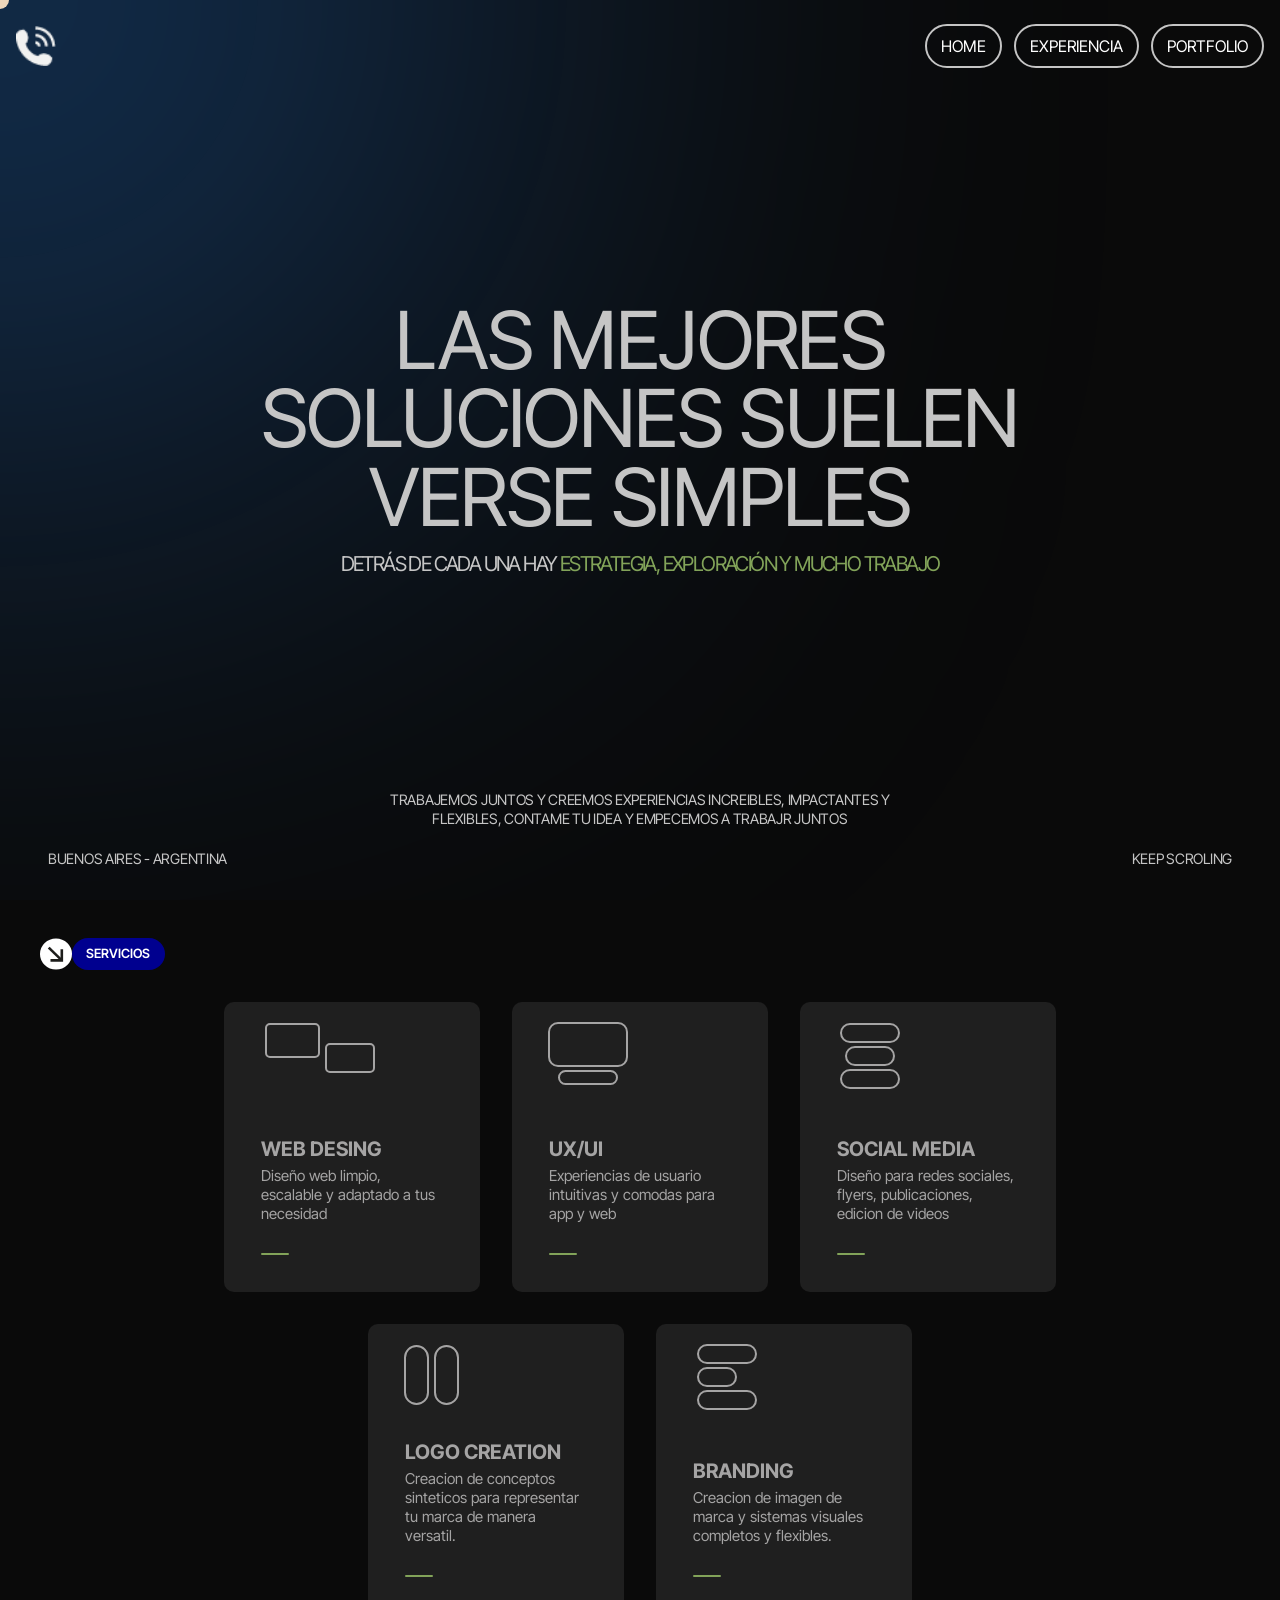
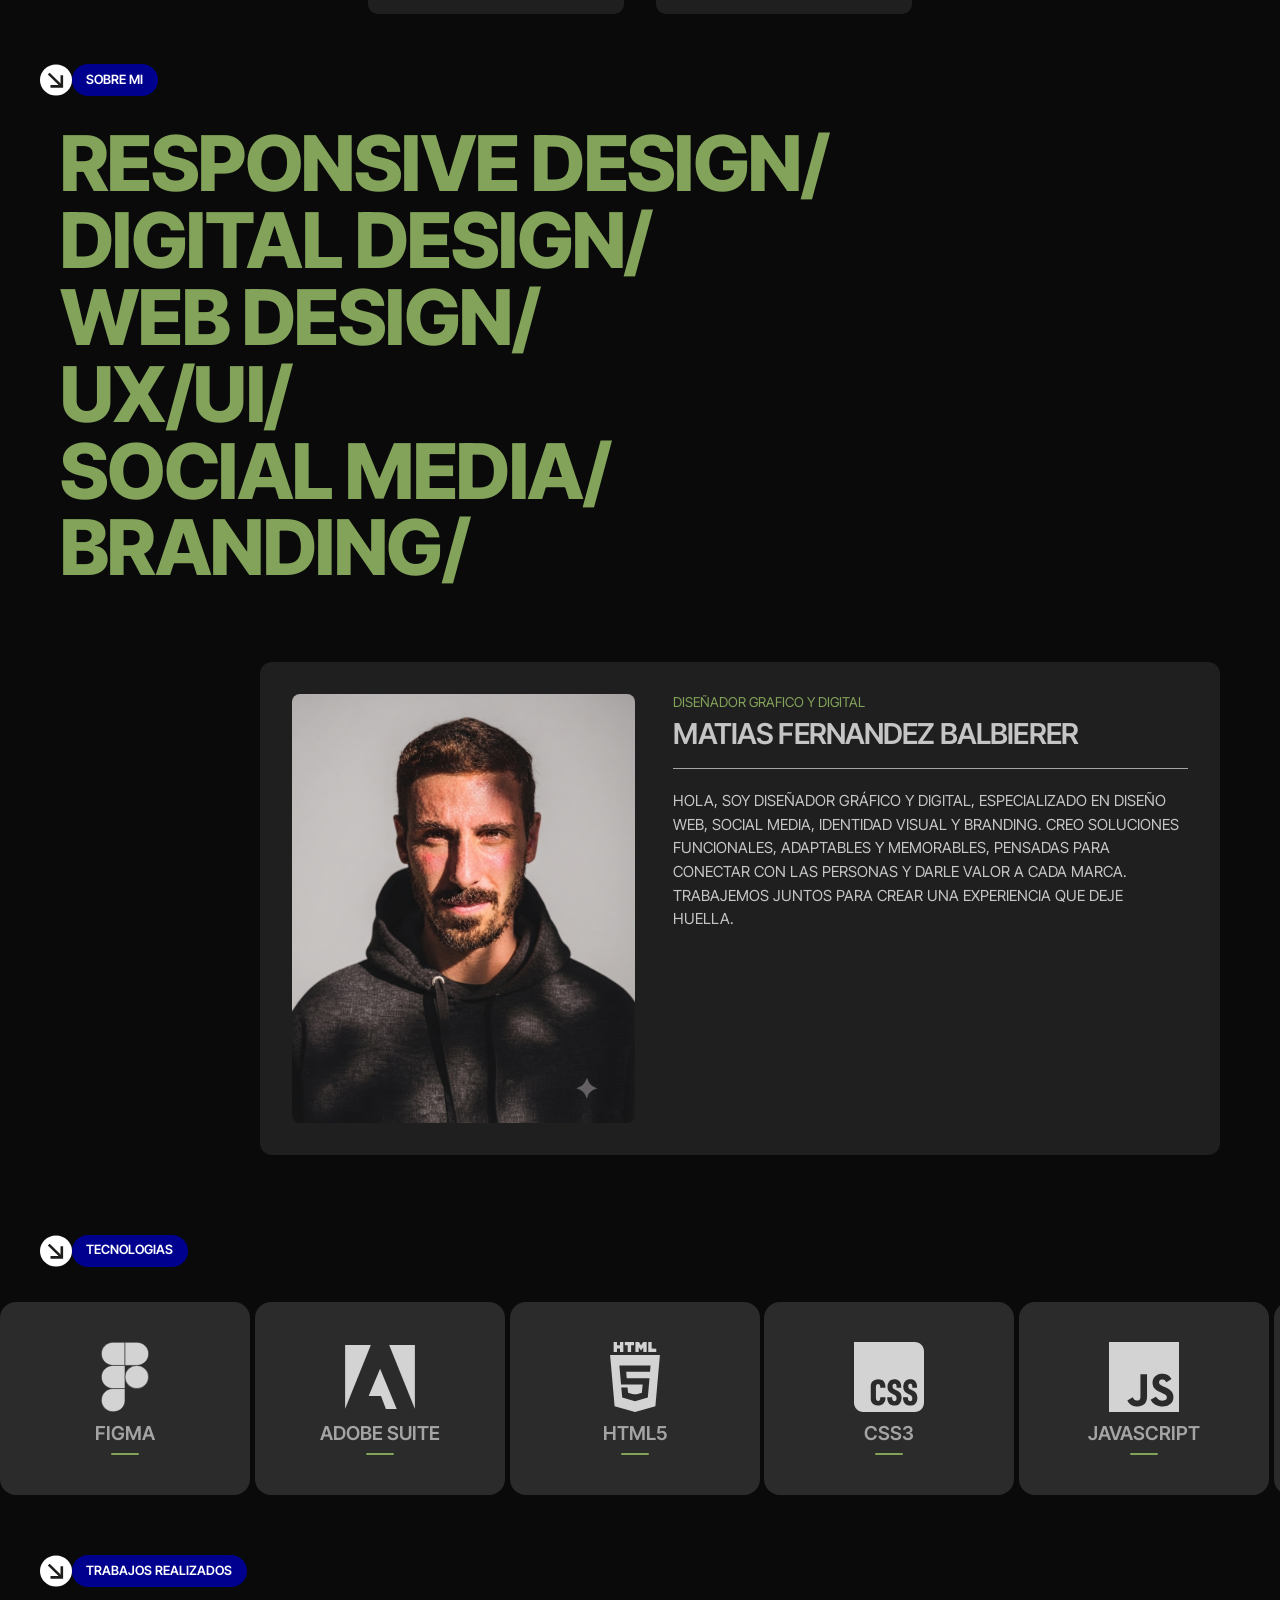
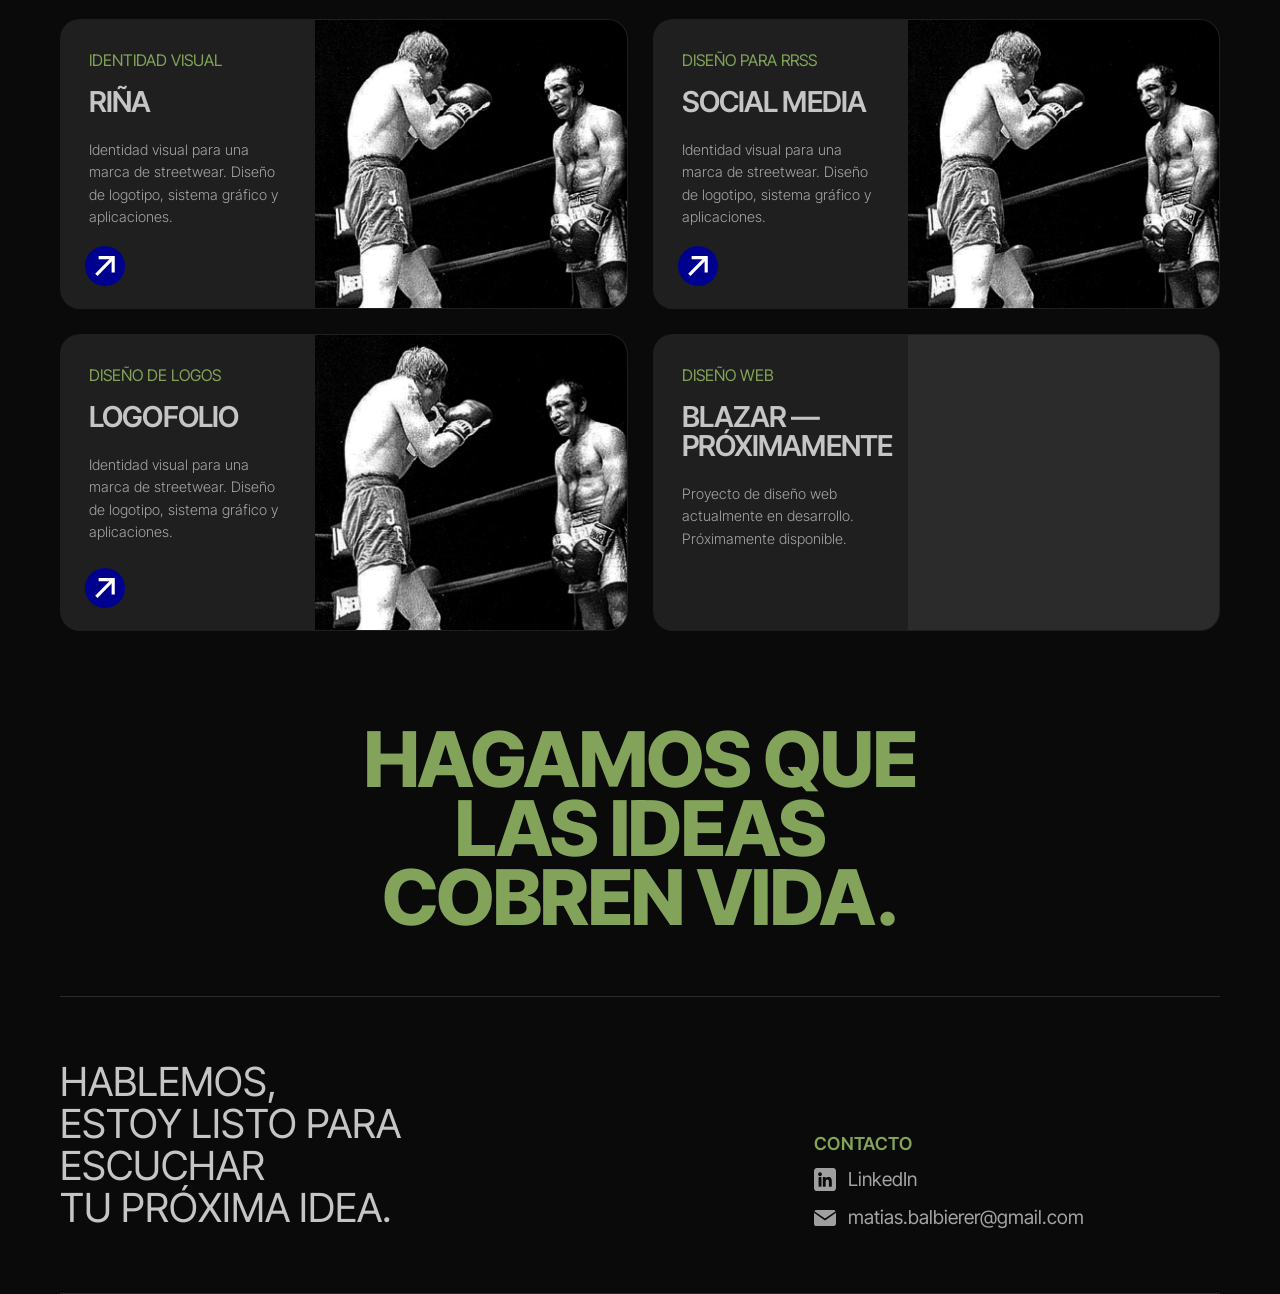
==== index.html @ ef475584 "Portfolio publico" ====
<!DOCTYPE html>
<html lang="es">

<head>
    <meta charset="UTF-8">
    <meta name="viewport" content="width=device-width, initial-scale=1.0">
    <title>Document</title>
    <link rel="stylesheet" href="css/styles.css">
    <script src="js/cursor.js" defer></script>

    <link rel="preconnect" href="https://fonts.googleapis.com">
    <link rel="preconnect" href="https://fonts.gstatic.com" crossorigin>
    <link href="https://fonts.googleapis.com/css2?family=Inter+Tight:ital,wght@0,100..900;1,100..900&display=swap"
        rel="stylesheet">

</head>

<body>

    <header>
    <nav aria-label="Navegación principal">

        <a class="logo" href="index.html#inicio" aria-label="Ir al inicio">
            <img src="img/Telefono.png" alt="">
        </a>

        <button
            class="menu-toggle"
            type="button"
            aria-expanded="false"
            aria-controls="menu-principal"
            aria-label="Abrir menú"
        >
            <span aria-hidden="true"></span>
            <span aria-hidden="true"></span>
            <span aria-hidden="true"></span>
        </button>

        <ul id="menu-principal">
            <li><a href="#inicio">HOME</a></li>
            <li><a href="experiencia.html">EXPERIENCIA</a></li>
            <li><a href="#portfolio">PORTFOLIO</a></li>
        </ul>

    </nav>
</header>

    <main>

        <section id="inicio" class="hero">

            <div class="glow"></div>

            <h1>
                LAS MEJORES SOLUCIONES SUELEN VERSE SIMPLES
                <span> DETRÁS DE CADA UNA HAY <span class="destacado">ESTRATEGIA, EXPLORACIÓN Y MUCHO TRABAJO</span>
                </span>
            </h1>

            <div class="hero-bottom">

                <p>BUENOS AIRES - ARGENTINA</p>
                <p>TRABAJEMOS JUNTOS Y CREEMOS EXPERIENCIAS INCREIBLES, IMPACTANTES Y FLEXIBLES, CONTAME TU IDEA Y
                    EMPECEMOS A TRABAJR JUNTOS</p>
                <p>KEEP SCROLING</p>

            </div>

        </section>

        <div class="cursor"></div>

        <section class="servicios">
            <!-- Servicios -->
            <h3 class="marcadores">
                <img class="marcador-icono" src="img/flecha-marcador.svg" alt="" aria-hidden="true">
                <span class="marcador-etiqueta">SERVICIOS</span>
            </h3>

            <section class="svc-card">

                <div class="servicio-card svc-1">

                    <div class="dcn">
                        <h3>WEB DESING</h3>
                        <p>Diseño web limpio, escalable y adaptado a tus necesidad </p>
                    </div>

                    <div class="animacion-1"></div>
                    <div class="animacion-2"></div>

                </div>

                <div class="servicio-card svc-2">

                    <div class="dcn">
                        <h3>UX/UI</h3>
                        <p>Experiencias de usuario intuitivas y comodas para app y web</p>
                    </div>

                    <div class="animacion-3"></div>
                    <div class="animacion-4"></div>

                </div>



                <div class="servicio-card svc-3">

                    <div class="dcn">
                        <h3>SOCIAL MEDIA</h3>
                        <p>Diseño para redes sociales, flyers, publicaciones, edicion de videos </p>
                    </div>

                    <div class="animacion-5"></div>
                    <div class="animacion-6"></div>
                    <div class="animacion-7"></div>

                </div>

                <div class="servicio-card svc-4">

                    <div class="dcn">
                        <h3>LOGO CREATION</h3>
                        <p>Creacion de conceptos sinteticos para representar tu marca de manera versatil.</p>
                    </div>

                    <div class="animacion-8"></div>
                    <div class="animacion-9"></div>

                </div>

                <div class="servicio-card svc-5">

                    <div class="dcn">
                        <h3>BRANDING</h3>
                        <p>Creacion de imagen de marca y sistemas visuales completos y flexibles.</p>
                    </div>


                    <div class="animacion-10"></div>
                    <div class="animacion-11"></div>
                    <div class="animacion-12"></div>

                </div>

            </section>


        </section>

        <section class="grid-container">


            <!-- Tecnologías -->
            <h3 class="marcadores">
                <img class="marcador-icono" src="img/flecha-marcador.svg" alt="" aria-hidden="true">
                <span class="marcador-etiqueta">SOBRE MI</span>
            </h3>

            <div class="descripcion-perfil">

                <div>
                    <h2 class="perfil-especialidades">
                        <span>RESPONSIVE DESIGN/</span>
                        <span>DIGITAL DESIGN/</span>
                        <span>WEB DESIGN/</span>
                        <span>UX/UI/</span>
                        <span>SOCIAL MEDIA/</span>
                        <span>BRANDING/</span>
                    </h2>
                </div>

                <div class="descripcion-perfil-2">

                    <img class="img-descripcion" src="img/mati.jpeg" alt="Retrato de Matías Fernández Balbierer"
                        height="400" width="350">

                    <div class="descripcion-texto">

                        <div>
                            <h4>
                                DISEÑADOR GRAFICO Y DIGITAL
                            </h4>

                            <h3>
                                MATIAS FERNANDEZ BALBIERER
                            </h3>
                        </div>
                        <p>
                            HOLA, SOY DISEÑADOR GRÁFICO Y DIGITAL, ESPECIALIZADO EN DISEÑO WEB, SOCIAL MEDIA, IDENTIDAD
                            VISUAL Y BRANDING. CREO SOLUCIONES FUNCIONALES, ADAPTABLES Y MEMORABLES, PENSADAS PARA
                            CONECTAR CON LAS PERSONAS Y DARLE VALOR A CADA MARCA. TRABAJEMOS JUNTOS PARA CREAR UNA
                            EXPERIENCIA QUE DEJE HUELLA.
                        </p>
                    </div>
                </div>
            </div>

        </section>



        <section class="card-tecnologias">

            <!-- Trabajos -->
            <h3 class="marcadores">
                <img class="marcador-icono" src="img/flecha-marcador.svg" alt="" aria-hidden="true">
                <span class="marcador-etiqueta">TECNOLOGIAS</span>
            </h3>


            <div class="tecnologias-marquee">
                <div class="tecnologias-track">

                    <div class="tech-card">
                        <img src="img/figma_2.svg" alt="Logo de Figma">
                        <p class="tool">FIGMA</p>

                    </div>

                    <div class="tech-card">
                        <img src="img/adobe.svg" alt="Logo de Adobe">
                        <p class="tool">ADOBE SUITE</p>

                    </div>

                    <div class="tech-card">
                        <img src="img/html.svg" alt="Logo de HTML5">
                        <p class="tool">HTML5</p>

                    </div>

                    <div class="tech-card">
                        <img src="img/css.svg" alt="Logo de CSS3">
                        <p class="tool">CSS3</p>

                    </div>

                    <div class="tech-card">
                        <img src="img/javascript.svg" alt="Logo de JavaScript">
                        <p class="tool">JAVASCRIPT</p>

                    </div>

                    <div class="tech-card">
                        <img src="img/bootstrap.svg" alt="Logo de Bootstrap">
                        <p class="tool">BOOTSTRAP</p>

                    </div>

                    <div class="tech-card">
                        <img src="img/wordpress_1.svg" alt="Logo de WordPress">
                        <p class="tool">WORDPRESS</p>

                    </div>
                    <div class="tech-card" aria-hidden="true">
                        <img src="img/figma_2.svg" alt="Logo de Figma">
                        <p class="tool">FIGMA</p>

                    </div>

                    <div class="tech-card" aria-hidden="true">
                        <img src="img/adobe.svg" alt="Logo de Adobe">
                        <p class="tool">ADOBE SUITE</p>

                    </div>

                    <div class="tech-card" aria-hidden="true">
                        <img src="img/html.svg" alt="Logo de HTML5">
                        <p class="tool">HTML5</p>

                    </div>

                    <div class="tech-card" aria-hidden="true">
                        <img src="img/css.svg" alt="Logo de CSS3">
                        <p class="tool">CSS3</p>

                    </div>

                    <div class="tech-card" aria-hidden="true">
                        <img src="img/javascript.svg" alt="Logo de JavaScript">
                        <p class="tool">JAVASCRIPT</p>

                    </div>

                    <div class="tech-card" aria-hidden="true">
                        <img src="img/bootstrap.svg" alt="Logo de Bootstrap">
                        <p class="tool">BOOTSTRAP</p>

                    </div>

                    <div class="tech-card" aria-hidden="true">
                        <img src="img/wordpress_1.svg" alt="Logo de WordPress">
                        <p class="tool">WORDPRESS</p>

                    </div>

                    <div class="tech-card" aria-hidden="true">
                        <img src="img/figma_2.svg" alt="Logo de Figma">
                        <p class="tool">FIGMA</p>

                    </div>

                    <div class="tech-card" aria-hidden="true">
                        <img src="img/adobe.svg" alt="Logo de Adobe">
                        <p class="tool">ADOBE SUITE</p>

                    </div>

                    <div class="tech-card" aria-hidden="true">
                        <img src="img/html.svg" alt="Logo de HTML5">
                        <p class="tool">HTML5</p>

                    </div>

                    <div class="tech-card" aria-hidden="true">
                        <img src="img/css.svg" alt="Logo de CSS3">
                        <p class="tool">CSS3</p>

                    </div>

                    <div class="tech-card" aria-hidden="true">
                        <img src="img/javascript.svg" alt="Logo de JavaScript">
                        <p class="tool">JAVASCRIPT</p>

                    </div>

                    <div class="tech-card" aria-hidden="true">
                        <img src="img/bootstrap.svg" alt="Logo de Bootstrap">
                        <p class="tool">BOOTSTRAP</p>

                    </div>

                    <div class="tech-card" aria-hidden="true">
                        <img src="img/wordpress_1.svg" alt="Logo de WordPress">
                        <p class="tool">WORDPRESS</p>

                    </div>
                </div>
            </div>
        </section>



        <section id="portfolio" class="portfolio">

            <h3 class="marcadores">
                <img class="marcador-icono" src="img/flecha-marcador.svg" alt="" aria-hidden="true">
                <span class="marcador-etiqueta">TRABAJOS REALIZADOS</span>
            </h3>

            <article class="trabajos-grid">

                <a href="riña.html" target="_blank">

                    <div class="trabajo-card">

                        <div class="card-content">

                            <p class="trabajo-categoria">
                                IDENTIDAD VISUAL
                            </p>

                            <h3>RIÑA</h3>

                            <p class="trabajo-descripcion">
                                Identidad visual para una marca de streetwear.
                                Diseño de logotipo, sistema gráfico y aplicaciones.
                            </p>

                            <div class="arrow-ctn">
                                <img class="arrow-w" src="img/arrow-w_1.svg" alt="">
                                <img class="arrow-b" src="img/arrow-w_1.svg" alt="">
                            </div>

                        </div>

                        <img class="trabajo-imagen" src="img/nicolino-locche-boxeo.jpg"
                            alt="Proyecto de identidad visual RIÑA" height="280" width="500">

                    </div>
                </a>




                <a href="redessociales.html" target="_blank">
                    <div class="trabajo-card">

                        <div class="card-content">

                            <p class="trabajo-categoria">
                                DISEÑO PARA RRSS
                            </p>

                            <h3>SOCIAL MEDIA</h3>

                            <p class="trabajo-descripcion">
                                Identidad visual para una marca de streetwear.
                                Diseño de logotipo, sistema gráfico y aplicaciones.
                            </p>

                            <div class="arrow-ctn">
                                <img class="arrow-w" src="img/arrow-w_1.svg" alt="">
                                <img class="arrow-b" src="img/arrow-w_1.svg" alt="">
                            </div>

                        </div>

                        <img class="trabajo-imagen" src="img/nicolino-locche-boxeo.jpg" alt="Proyecto de identidad visual RIÑA">

                    </div>

                </a>

                <a href="logofolio.html" target="_blank">

                    <div class="trabajo-card">

                        <div class="card-content">

                            <p class="trabajo-categoria">
                                DISEÑO DE LOGOS
                            </p>

                            <h3>LOGOFOLIO</h3>

                            <p class="trabajo-descripcion">
                                Identidad visual para una marca de streetwear.
                                Diseño de logotipo, sistema gráfico y aplicaciones.
                            </p>

                            <div class="arrow-ctn">
                                <img class="arrow-w" src="img/arrow-w_1.svg" alt="">
                                <img class="arrow-b" src="img/arrow-w_1.svg" alt="">
                            </div>

                        </div>

                        <img class="trabajo-imagen" src="img/nicolino-locche-boxeo.jpg" alt="Proyecto de identidad visual RIÑA">

                    </div>

                </a>

                <div class="trabajo-pendiente">

                    <div class="trabajo-card">

                        <div class="card-content">

                            <p class="trabajo-categoria">
                                DISEÑO WEB
                            </p>

                            <h3>BLAZAR — PRÓXIMAMENTE</h3>

                            <p class="trabajo-descripcion">
                                Proyecto de diseño web actualmente en desarrollo.
                                Próximamente disponible.
                            </p>

                        </div>

                        <div class="trabajo-imagen trabajo-imagen--proximamente" aria-hidden="true"></div>

                    </div>

                </div>

            </article>

        </section>

        <section class="texto-footer">

            <h2>
                <span>HAGAMOS QUE</span>
                <span>LAS IDEAS</span>
                <span>COBREN VIDA.</span>
            </h2>


        </section>

    </main>




<footer>

    <div class="footer-grid">

        <h2>
            <span class="linea-footer">HABLEMOS,</span>
            <span class="linea-footer">ESTOY LISTO PARA ESCUCHAR</span>
            <span class="linea-footer">TU PRÓXIMA IDEA.</span>
        </h2>

        <div class="footer-contactos">

            <p class="footer-contactos__titulo">
                CONTACTO
            </p>

            <div class="footer-links">

                <a
                    class="footer-contacto"
                    href="https://www.linkedin.com/in/matiasbalbierer/"
                    target="_blank"
                    rel="noopener noreferrer"
                >
                    <img
                        class="footer-contacto__icono"
                        src="img/linkedin.svg"
                        alt=""
                    >

                    <span>LinkedIn</span>
                </a>

                <a
                    class="footer-contacto"
                    href="mailto:matias.balbierer@gmail.com"
                >
                    <img
                        class="footer-contacto__icono"
                        src="img/mail.svg"
                        alt=""
                    >

                    <span>matias.balbierer@gmail.com</span>
                </a>

            </div>

        </div>

    </div>

</footer>

</body>

</html>
---- css/styles.css ----
:root {
    --gris-oscuro: #2b2b2b;
    --gris-oscuro-2: #1f1f1f;
    --gris-claro: #a5a4a4;
    --negro: #0a0a0a;
    --verde: #82a359;
    --blanco: #c5c5c5;
    --azul: #00008f;
    --azul-glow: #298dff;
    --naranja: #ea5b0c;
    --marfil: #e5e3ce;
    --inter: 'Inter Tight', sans-serif;
    --bebas: 'Bebas Neue', sans-serif;
    --margen-marcador: clamp(1.25rem, 3.125vw, 3.75rem);
}

* {
    margin: 0;
    padding: 0;
    box-sizing: border-box;
}

*,
*::before,
*::after {
    cursor: none;
}

body {
    background-color: var(--negro);
    font-family: var(--inter);
}

.cursor {
    width: 18px;
    height: 18px;
    border-radius: 50%;
    position: fixed;
    top: 0;
    left: 0;
    pointer-events: none;
    z-index: 9999;
    transform: translate(-50%, -50%);
    backdrop-filter: invert(1);
    transition: width .3s, height .3s;
}

.cursor.active {
    width: 90px;
    height: 90px;
}

header {
    position: fixed;
    z-index: 999;
    top: 1rem;
    left: 50%;
    width: min(calc(100% - 2rem), 90rem);
    margin: 0;
    transform: translateX(-50%);
}

nav {
    position: relative;
    display: flex;
    align-items: center;
    justify-content: space-between;
    width: 100%;
    gap: 2rem;
    padding: 0.5rem 0;
}

nav .logo {
    display: block;
    flex: 0 0 auto;
}

nav .logo img {
    display: block;
    width: 2.5rem;
    height: 2.5rem;
    object-fit: contain;
}

nav ul {
    display: flex;
    align-items: center;
    gap: 0.75rem;
    margin: 0;
    padding: 0;
    list-style: none;
    font-weight: 400;
}

nav ul li a {
    display: block;
    padding: 0.625rem 0.875rem;
    border: 2px solid var(--blanco);
    border-radius: 999px;
    color: #ffffff;
    text-decoration: none;
    transition:
        background-color 250ms ease,
        color 250ms ease;
}

nav ul li a:hover,
nav ul li a:focus-visible {
    background-color: var(--blanco);
    color: var(--negro);
}

.menu-toggle {
    position: relative;
    display: none;
    flex: 0 0 auto;
    width: 2.75rem;
    height: 2.75rem;
    padding: 0;
    border: 2px solid var(--blanco);
    border-radius: 50%;
    background-color: var(--negro);
    color: var(--blanco);
}

.menu-toggle span {
    position: absolute;
    left: 50%;
    width: 1.25rem;
    height: 2px;
    border-radius: 999px;
    background-color: currentColor;
    transition:
        transform 250ms ease,
        opacity 250ms ease;
}

.menu-toggle span:nth-child(1) {
    transform: translate(-50%, -6px);
}

.menu-toggle span:nth-child(2) {
    transform: translateX(-50%);
}

.menu-toggle span:nth-child(3) {
    transform: translate(-50%, 6px);
}

.menu-toggle.is-open span:nth-child(1) {
    transform: translateX(-50%) rotate(45deg);
}

.menu-toggle.is-open span:nth-child(2) {
    opacity: 0;
}

.menu-toggle.is-open span:nth-child(3) {
    transform: translateX(-50%) rotate(-45deg);
}

/* HERO */

.hero {
    position: relative;
    overflow: hidden;
    display: flex;
    flex-direction: column;
    align-items: stretch;
    padding: 0;
    width: 100%;
    height: 100vh;
    height: 100svh;
}


.hero .glow {
    position: absolute;
    width: 900px;
    height: 900px;
    left: 0;
    top: 0;
    border-radius: 50%;
    background: radial-gradient(circle, var(--azul-glow) 0%, transparent 80%);
    filter: blur(300px);
    pointer-events: none;
    z-index: 0;
    transform: translate(-50%, -50%);
}

.hero h1 {
    position: relative;
    z-index: 1;
    flex: 1 1 auto;
    display: flex;
    flex-direction: column;
    justify-content: center;
    align-items: center;
    width: 100%;
    max-width: 70%;
    margin: 0 auto;
    text-align: center;
    font-size: clamp(3.5rem, 6vw, 6rem);
    line-height: 0.98;
    font-weight: 400;
    color: var(--blanco);
    letter-spacing: -0.02em;
    padding-inline: clamp(1rem, 1.5vw, 1.75rem);
}

.hero h1>span {
    margin-top: 1rem;
    font-size: clamp(1.1rem, 2vw, 2rem);
    line-height: 1.15;
}

.hero h1 .destacado {
    color: var(--verde);
}


.hero .hero-bottom {
    position: relative;
    z-index: 1;
    flex: 0 0 auto;
    display: grid;
    grid-template-columns:
        minmax(0, 1fr) minmax(20rem, 34rem) minmax(0, 1fr);
    align-items: end;
    gap: clamp(1rem, 3vw, 4rem);
    width: 100%;
    margin-top: 0;
    padding:
        0 clamp(1.5rem, 2.5vw, 3rem) clamp(1.5rem, 2vw, 2.5rem);
}

.hero .hero-bottom p {
    margin: 0;
    font-size: 1rem;
    font-weight: 400;
    letter-spacing: -0.02em;
    color: var(--blanco);
}

.hero .hero-bottom p:nth-child(1) {
    justify-self: start;
    text-align: left;
    line-height: 2rem;
}

.hero .hero-bottom p:nth-child(2) {
    justify-self: center;
    max-width: 34rem;
    text-align: center;
    line-height: 1.5rem;
}

.hero .hero-bottom p:nth-child(3) {
    justify-self: end;
    text-align: right;
    line-height: 2rem;
}

.marcadores {
    display: flex;
    align-items: center;
    gap: 0;
    margin: 0;
    margin-left: calc(50% - 50vw + var(--margen-marcador));
    padding: 0 0 2rem;
}

.marcador-icono {
    display: block;
    flex: 0 0 auto;
    width: 2rem;
    height: 2rem;
}

.marcador-etiqueta {
    display: flex;
    align-items: center;
    min-height: 2rem;
    padding-inline: 0.9rem;
    border-radius: 999px;
    background-color: var(--azul);
    color: #ffffff;
    font-size: clamp(0.8rem, 0.9vw, 1rem);
    font-weight: 600;
    line-height: 1;
    text-transform: uppercase;
}


/* SERVICIOS CARD */

.servicios .marcadores {
    padding-top: 3%;
}

.svc-card {
    display: flex;
    flex-wrap: wrap;
    justify-content: center;

    width: min(calc(100% - 2.5rem), 100rem);
    margin-inline: auto;
    gap: clamp(1rem, 2vw, 2rem);
}

.servicio-card {
    display: flex;
    padding: 20px;
    background-color: var(--gris-oscuro-2);
    color: var(--gris-claro);
    border-radius: 10px;
    position: relative;
    height: 290px;
    flex: 0 1 calc((100% - 8rem) / 5);
    width: 100%;
    max-width: 18rem;
    min-width: 0;
    transition: 450ms;
    border: 1px solid transparent;
}

.servicio-card .dcn {
    display: flex;
    flex-direction: column;
    justify-content: flex-end;
    padding: 1rem;
}

.servicio-card .dcn p {
    font-size: 15px;
}


.servicio-card .dcn::after {
    content: "";
    flex: 0 0 auto;
    width: 28px;
    height: 2px;
    margin-top: 30px;
    border-radius: 999px;
    background-color: var(--verde);
}

.servicio-card:hover {
    transform: translateY(-20px);
    border-color: rgba(165, 164, 164, 0.45);
    box-shadow:
        0 0 6px rgba(165, 164, 164, 0.45),
        0 0 14px rgba(165, 164, 164, 0.25),
        inset 0 0 8px rgba(165, 164, 164, 0.12);
}

.servicio-card:hover .dcn h3 {
    color: var(--verde);
}

.servicio-card h3 {
    font-size: 20px;
    padding-bottom: 5px;
    transition: color 250ms ease;
}

/* ANIMACIONES: forma y posición base compartida */

[class^="animacion-"] {
    position: absolute;
    border: solid 2.5px var(--gris-claro);
}

.servicio-card:hover [class^="animacion-"] {
    border-color: var(--verde);

}

/* MEDIDAS Y POSICIÓN ÚNICAS DE CADA FORMA */

.animacion-1 {
    top: 20px;
    left: 40px;
    height: 35px;
    width: 55px;
    border-radius: 5px;
    transition: 250ms;
}

.animacion-2 {
    top: 40px;
    left: 100px;
    height: 30px;
    width: 50px;
    border-radius: 5px;
    transition: 250ms;
}

.animacion-3 {
    top: 19px;
    left: 35px;
    height: 45px;
    width: 80px;
    border-radius: 10px;
}

.animacion-4 {
    top: 67px;
    left: 45px;
    height: 15px;
    width: 60px;
    border-radius: 20px;
    transition: 350ms;
}

.animacion-5 {
    top: 20px;
    left: 39px;
    height: 20px;
    width: 60px;
    border-radius: 999px;
    transition: 250ms;
}

.animacion-6 {
    top: 43px;
    left: 44px;
    height: 20px;
    width: 50px;
    border-radius: 999px;
}

.animacion-7 {
    top: 66px;
    left: 39px;
    height: 20px;
    width: 60px;
    border-radius: 999px;
    transition: 250ms;
}

.animacion-8 {
    top: 20px;
    left: 35px;
    height: 60px;
    width: 25px;
    border-radius: 999px;
    transition: 250ms;
}

.animacion-9 {
    top: 20px;
    left: 65px;
    height: 60px;
    width: 25px;
    border-radius: 999px;
    transition: 250ms;
}

.animacion-10 {
    top: 19px;
    left: 40px;
    height: 20px;
    width: 60px;
    border-radius: 999px;
    transition: 250ms;
}

.animacion-11 {
    top: 42px;
    left: 40px;
    height: 20px;
    width: 40px;
    border-radius: 999px;
    transition: 250ms;
}

.animacion-12 {
    top: 65px;
    left: 40px;
    height: 20px;
    width: 60px;
    border-radius: 999px;
    transition: 250ms;
}


/* MOVIMIENTO ÚNICO DE CADA FORMA AL HACER HOVER */

.svc-1:hover .animacion-1 {
    transform: translate(15px, 0px);
}

.svc-1:hover .animacion-2 {
    transform: translate(-10px, 0px);
}

.svc-2:hover .animacion-4 {
    transform: translate(0px, -40px);
}

.svc-3:hover .animacion-5 {
    transform: translate(0px, -4px);
}

.svc-3:hover .animacion-7 {
    transform: translate(0px, 4px);
}

.svc-4:hover .animacion-8 {
    transform: translate(9px, 0px);
}

.svc-4:hover .animacion-9 {
    transform: translate(-6px, 0px);
}

.svc-5:hover .animacion-10 {
    transform: translateX(8px) rotate(3deg);
}

.svc-5:hover .animacion-11 {
    transform: translateX(-6px);
}

.svc-5:hover .animacion-12 {
    transform: translateX(8px) rotate(-3deg);
}

/* TECNOLOGIAS */

.card-tecnologias {
    display: flex;
    flex-wrap: wrap;
    gap: 0.2rem;
    padding-top: 30px;
    padding-bottom: 30px;
}

.card-tecnologias h3 {
    flex-basis: 100%;
}

.tecnologias-marquee {
    overflow: hidden;
    width: 100%;
}

.tecnologias-track {
    display: flex;
    width: max-content;
    gap: 0.3rem;
    animation: tecnologias-scroll 25s linear infinite;
}

.tech-card {
    flex: 0 0 250px;
    min-height: 165px;
    padding: 40px;
    display: flex;
    flex-direction: column;
    align-items: center;
    justify-content: center;
    gap: 12px;
    text-align: center;
    border-radius: 1rem;
    background-color: #2b2b2b;
    color: var(--gris-claro);
}



@keyframes tecnologias-scroll {
    from {
        transform: translateX(0);
    }

    to {
        transform: translateX(calc(-33.333333% - 0.1rem));
    }
}

.tech-card>img {
    width: 70px;
    height: 70px;
    object-fit: contain;
}

.tech-card .tool {
    margin: 0;

    display: flex;
    flex-direction: column;
    align-items: center;
    gap: 10px;

    font-size: 1.2rem;
    line-height: 1;
    font-weight: 600;
    color: var(--gris-claro);
}

.tech-card .tool::after {
    content: "";
    width: 28px;
    height: 2px;
    border-radius: 999px;
    background-color: var(--verde);
}



/* SKILLS*/

.descripcion-perfil {
    display: grid;
    grid-template-columns: 1fr 1fr;
    gap: 120px;
    align-items: start;
}

.grid-container {
    padding: 50px 60px;
    background-color: var(--negro);
    color: var(--blanco);
}

.img-descripcion {
    display: block;
    align-self: start;
    width: 100%;
    height: auto;
    aspect-ratio: 4 / 5;
    object-fit: cover;
    object-position: center;
    border-radius: 8px;
}

.perfil-especialidades {
    display: flex;
    flex-direction: column;
    align-items: flex-start;
    gap: 0.05em;
    margin: 0;
    color: var(--verde);
    font-size: clamp(2.5rem, 3.5vw, 6.8rem);
    font-weight: 800;
    line-height: 0.95;
    letter-spacing: -0.02em;
}

.descripcion-perfil .descripcion-perfil-2 {
    display: grid;
    grid-template-columns: minmax(200px, 0.8fr) minmax(0, 1.2fr);
    gap: clamp(1.5rem, 3vw, 3rem);
    width: 100%;
    padding: clamp(1.5rem, 2.5vw, 2.5rem);
    background-color: var(--gris-oscuro-2);
    border-radius: 12px;
}


.descripcion-perfil .descripcion-perfil-2 .descripcion-texto {
    min-width: 0;
    display: flex;
    flex-direction: column;
    gap: 1.25rem;
}

.descripcion-perfil .descripcion-perfil-2 .descripcion-texto h4 {
    margin: 0;
    padding-bottom: 10px;
    font-size: 0.85rem;
    font-weight: 400;
    color: var(--verde);
}

.descripcion-perfil .descripcion-perfil-2 .descripcion-texto h3 {
    margin: 0;
    padding-bottom: 1.25rem;
    font-size: clamp(1.8rem, 2.2vw, 2.6rem);
    line-height: 0.98;
    font-weight: 600;
    letter-spacing: -0.03em;
    color: var(--blanco);
    border-bottom: 1px solid var(--gris-claro);
}

.descripcion-perfil .descripcion-perfil-2 .descripcion-texto p {
    margin: 0;
    padding: 0;
    font-size: 0.95rem;
    line-height: 1.55;
    font-weight: 400;
    color: var(--blanco);
}

/* EXPERIENCIA */

.experiencias article {
    min-width: 70%;
}

.experiencias article h2 {
    color: var(--verde);
    font-size: 1.8rem;
}

.experiencias .marcadores {
    color: var(--blanco);
}

.experiencias h3 {
    color: var(--verde);
}

.experiencias .fecha {
    color: var(--blanco);
}

.experiencias .empresa {
    color: var(--blanco);
}

.experiencias .tareas {
    color: var(--blanco);
}


.experiencias .marcadores {
    font-size: 18px;
    padding-top: 100px;
}

.experiencias {
    display: flex;
    flex-direction: column;
    align-items: flex-start;
    background-color: var(--negro);
}

.experiencias article div h3 {
    margin: 0;
    padding-bottom: 1rem;
    font-size: clamp(1.75rem, 5vw, 3rem);
    line-height: 1;
    letter-spacing: -0.01em;
}

.experiencias article div .empresa {
    padding-bottom: 2rem;
}

.experiencias article {
    display: grid;
    grid-template-columns: auto 1fr;
    padding-top: 60px;
    padding-bottom: 60px;
    margin-left: 60px;
    gap: 10rem;
    color: var(--gris-claro);
    border-top: 1px solid var(--gris-oscuro);
}

.experiencias article .tareas {
    max-width: 900px;
    width: 100%;
    margin: 0;
    padding-bottom: 1.5rem;
}

.experiencias article p {
    line-height: 1.8rem;
}

.experiencias .skill-tag {
    display: flex;
    flex-wrap: wrap;
    gap: 0.75rem 1rem;
    margin: 0;
    padding: 1rem 0 0;
    list-style: none;
}

.experiencias .skill-tag li {
    display: inline-flex;
    flex: 0 0 auto;
    align-items: center;
    justify-content: center;
    padding: 0.625rem 1rem;
    border: 1px solid var(--gris-claro);
    border-radius: 999px;
    color: var(--blanco);
    font-weight: 300;
    line-height: 1;
    white-space: nowrap;
    transition:
        background-color 350ms ease,
        color 350ms ease,
        transform 350ms ease;
}

.experiencias .skill-tag li:hover {
    background: #fff;
    color: #000;
    transform: translateY(-4px);
}

/* PORTFOLIO */

.portfolio {
    background-color: var(--negro);
    padding: 30px;
}

.portfolio .trabajos-grid {
    display: grid;
    grid-template-columns: repeat(2, minmax(0, 1fr));
    gap: 25px;
    width: 100%;
    max-width: 1600px;
    margin: 0 auto;
    padding: 0 30px 0 30px;
}

.portfolio .trabajos-grid>a,
.portfolio .trabajos-grid>.trabajo-pendiente {
    display: block;
    min-width: 0;

    color: inherit;
    text-decoration: none;
}

.arrow-ctn {
    position: absolute;
    left: 24px;
    bottom: 22px;
    width: 40px;
    height: 40px;
    overflow: hidden;
    background-color: var(--azul);
    border-radius: 50%;
}

.arrow-ctn .arrow-w,
.arrow-ctn .arrow-b {
    position: absolute;
    height: 20px;
    width: 20px;
    top: 50%;
    left: 50%;
    transition: transform 350ms;
}

.arrow-ctn .arrow-w {
    transform: translate(-50%, -50%);
}

.arrow-ctn .arrow-b {
    transform: translate(calc(-50% - 36px), calc(-50% + 36px));
}

.trabajo-card:hover .arrow-w {
    transform: translate(calc(-50% + 36px), calc(-50% - 36px));
}

.trabajo-card:hover .arrow-b {
    transform: translate(-50%, -50%);
}

.portfolio .trabajos-grid .trabajo-card {
    position: relative;
    overflow: hidden;
    display: grid;
    grid-template-columns: minmax(0, 0.9fr) minmax(0, 1.1fr);
    width: 100%;
    min-height: 280px;
    padding: 0;
    background-color: #1f1f1f;
    color: var(--gris-claro);
    border: 1px solid transparent;
    border-radius: 20px;
    transition:
        transform 450ms ease,
        box-shadow 450ms ease,
        border-color 450ms ease;
}

.portfolio .trabajos-grid .trabajo-card:hover {
    transform: translateY(-10px);
    border-color: rgba(165, 164, 164, 0.45);
    box-shadow:
        0 0 6px rgba(165, 164, 164, 0.45),
        0 0 14px rgba(165, 164, 164, 0.25),
        inset 0 0 8px rgba(165, 164, 164, 0.12);
}


.trabajo-card {
    height: 100%;
}

.trabajo-imagen {
    display: block;
    width: 100%;
    height: 100%;
    min-width: 0;
    object-fit: cover;
}

.trabajo-imagen--proximamente {
    background-color: var(--gris-oscuro);
}

.trabajo-pendiente .trabajo-card:hover {
    transform: none;
    border-color: transparent;
    box-shadow: none;
}

.trabajo-pendiente .trabajo-card:hover h3 {
    color: var(--blanco);
}

.card-content {
    position: relative;
    min-width: 0;
    min-height: 280px;
    display: flex;
    flex-direction: column;
    align-items: flex-start;
    padding: 28px 28px 5rem;
}

.trabajo-categoria {
    margin: 0;
    padding: 0;
    font-size: 1rem;
    line-height: 1.5;
    font-weight: 400;
    color: var(--verde);
}

.portfolio .trabajos-grid .trabajo-card h3 {
    margin: 16px 0 0;
    font-size: clamp(1.8rem, 2.2vw, 2.6rem);
    line-height: 1;
    font-weight: 600;
    letter-spacing: -0.03em;
    color: var(--blanco);
    transition: color 250ms ease;
}

.portfolio .trabajos-grid .trabajo-card:hover h3 {
    color: var(--verde);
}

.trabajo-descripcion {
    max-width: 30rem;
    margin: 22px 0 0;
    padding: 0;
    font-size: 0.9rem;
    line-height: 1.55;
    font-weight: 300;
    color: var(--gris-claro);
}

/* RIÑA */

.rina-page {
    width: 100%;
    color: var(--marfil);
    overflow: clip;
}

/* HERO RIÑA */

.rina-hero {
    width: 100%;
    margin: 0;
    padding:
        clamp(5rem, 6vw, 7rem) clamp(1.5rem, 4vw, 5rem) 0;
}

.rina-hero__imagen {
    display: block;
    width: min(100%, 1800px);
    height: auto;
    margin-inline: auto;
}

/* MANIFIESTO */

.rina-manifiesto {
    padding:
        clamp(4rem, 6vw, 7rem) clamp(1.5rem, 6vw, 7rem) clamp(2.5rem, 6vw, 4.5rem);
}

.rina-manifiesto__contenido {
    width: min(100%, 1700px);
    margin-inline: auto;
}

.rina-manifiesto__titulo {
    margin: 0;
    color: var(--marfil);
    font-family: var(--bebas);
    font-size: clamp(4.5rem, 9vw, 10.75rem);
    font-weight: 400;
    line-height: 0.92;
    letter-spacing: 0.01em;
    text-align: right;
    text-transform: uppercase;
}

.rina-manifiesto__titulo span {
    display: block;
}

.rina-manifiesto__bajada {
    max-width: 52ch;
    margin-top: clamp(2rem, 3vw, 3rem);
    margin-right: 0;
    margin-left: auto;
    color: var(--naranja);
    font-size: clamp(0.9rem, 1.15vw, 1.35rem);
    font-weight: 400;
    line-height: 1.2;
    text-align: right;
    text-transform: uppercase;
}

/* CONCEPTO */

.rina-concepto {
    padding:
        0 clamp(1.5rem, 4vw, 5rem) clamp(4rem, 6vw, 7rem);
}

.rina-concepto__composicion {
    display: grid;
    grid-template-columns: repeat(12, minmax(0, 1fr));
    grid-template-rows: auto auto;
    width: min(100%, 1700px);
    margin-inline: auto;
    padding-top: clamp(5rem, 8vw, 9rem);
    column-gap: clamp(1.5rem, 2.5vw, 3rem);
    align-items: start;
}

.rina-concepto__imagen {
    min-width: 0;
    margin: 0;
}

.rina-concepto__imagen img {
    display: block;
    width: 100%;
    height: auto;
}

.rina-concepto__imagen--short {
    grid-column: 4 / 8;
    grid-row: 1;
}

.rina-concepto__imagen--hoodie {
    grid-column: 8 / 13;
    grid-row: 1 / 3;
    margin-top: clamp(4rem, 7vw, 8rem);
}

.rina-concepto__texto {
    grid-column: 1 / 8;
    grid-row: 2;
    margin-top: clamp(5rem, 8vw, 9rem);
}

.rina-concepto__titulo {
    margin: 0;
    color: var(--marfil);
    font-family: var(--bebas);
    font-size: clamp(4.5rem, 7.6vw, 9rem);
    font-weight: 400;
    line-height: 0.9;
    letter-spacing: 0.01em;
    text-transform: uppercase;
}

.rina-concepto__titulo>span {
    display: block;
}

.rina-acento {
    color: var(--naranja);
}

.rina-concepto__descripcion {
    max-width: 70ch;
    margin-top: clamp(1.75rem, 3vw, 3rem);
    color: var(--marfil);
    font-size: clamp(1rem, 1.1vw, 1.25rem);
    font-weight: 300;
    line-height: 1.45;
    text-transform: uppercase;
}

/* CONSTRUCCIÓN DEL LOGOTIPO */

.rina-logotipo {
    padding:
        0 clamp(1.5rem, 4vw, 5rem) 0;
}

.rina-logotipo__encabezado {
    width: min(100%, 1450px);
    margin: clamp(3rem, 4vw, 5rem) auto 0;
}

.rina-logotipo__titulo {
    margin: 0;
    color: var(--marfil);
    font-family: var(--bebas);
    font-size: clamp(4.5rem, 7.6vw, 9rem);
    font-weight: 400;
    line-height: 0.9;
    letter-spacing: 0.01em;
    text-align: right;
    text-transform: uppercase;
}


.rina-logotipo__titulo>span {
    display: block;
}

.rina-logotipo__descripcion {
    max-width: 60ch;
    margin:
        clamp(2rem, 3vw, 3.5rem) 0 0 auto;
    color: var(--marfil);
    font-size: clamp(1rem, 1.1vw, 1.25rem);
    font-weight: 300;
    line-height: 1.45;
    text-align: right;
    text-transform: uppercase;
}

/* COMPARADOR */

.rina-comparador {
    --posicion-comparador: 50%;

    position: relative;
    width: min(100%, 1250px);
    aspect-ratio: 16 / 9;
    margin: clamp(5rem, 7vw, 8rem) auto 0;
    overflow: hidden;
    background-color: var(--negro);
}

.rina-comparador__imagen {
    display: block;
    width: 100%;
    height: 100%;
    object-fit: cover;
    user-select: none;
    pointer-events: none;
}

.rina-comparador__imagen--construccion {
    clip-path: inset(0 calc(100% - var(--posicion-comparador)) 0 0);
}

.rina-comparador__imagen--resultado {
    position: absolute;
    inset: 0;
    clip-path: inset(0 0 0 var(--posicion-comparador));
}

.rina-comparador__rango {
    position: absolute;
    z-index: 3;
    inset: 0;
    width: 100%;
    height: 100%;
    margin: 0;
    opacity: 0;
}

.rina-comparador__divisor {
    position: absolute;
    z-index: 2;
    top: 0;
    bottom: 0;
    left: var(--posicion-comparador);
    width: 2px;
    background-color: var(--naranja);
    transform: translateX(-50%);
    pointer-events: none;
}

.rina-comparador__control {
    position: absolute;
    top: 50%;
    left: 50%;
    display: grid;
    width: 52px;
    height: 52px;
    place-items: center;
    border: 2px solid var(--marfil);
    border-radius: 50%;
    background-color: var(--negro);
    color: var(--marfil);
    transform: translate(-50%, -50%);
}

.rina-comparador__control::before {
    content: "↔";
    font-size: 1.4rem;
    line-height: 1;
}

.rina-comparador__rango:focus-visible+.rina-comparador__divisor .rina-comparador__control {
    outline: 3px solid var(--naranja);
    outline-offset: 5px;
}

/* CONTENIDO PARA LECTORES DE PANTALLA */

.solo-lectura {
    position: absolute;
    width: 1px;
    height: 1px;
    overflow: hidden;
    clip-path: inset(50%);
    white-space: nowrap;
}

/* PALETA Y VARIACIONES */

.rina-variaciones__titulo {
    margin: 0;
    color: var(--marfil);
    font-family: var(--bebas);
    font-size: clamp(4.5rem, 7.6vw, 9rem);
    font-weight: 400;
    line-height: 0.9;
    letter-spacing: 0.01em;
    text-align: left;
    text-transform: uppercase;
}

.rina-variaciones__titulo>span {
    display: block;
}

.rina-variaciones {
    --rina-negro-marca: #191919;

    padding:
        clamp(4rem, 6vw, 7rem) clamp(1.5rem, 4vw, 5rem) clamp(4rem, 7vw, 8rem);
}

.rina-variaciones__composicion {
    width: min(100%, 1700px);
    margin: clamp(4rem, 6vw, 7rem) auto 0;
}

.rina-variaciones__fila {
    display: flex;
    align-items: stretch;
    height: clamp(9.5rem, 14.75vw, 18rem);
}

.rina-variaciones__fila+.rina-variaciones__fila {
    margin-top: clamp(1rem, 1.5vw, 2rem);
}

.rina-variaciones__fila--superior {
    justify-content: flex-end;
}

.rina-variaciones__fila--central {
    margin-left: clamp(7rem, 16vw, 19rem);
}

.rina-variaciones__fila--inferior {
    justify-content: flex-start;
}

.rina-variaciones__tarjeta {
    flex: 0 0 auto;
    height: 100%;
    margin: 0;
    overflow: hidden;
}

.rina-variaciones__imagen {
    display: block;
    width: auto;
    height: 100%;
    object-fit: contain;
}

.rina-variaciones__tarjeta--color {
    display: flex;
    align-items: center;
    justify-content: center;
    aspect-ratio: 1174.73 / 735.66;
}

.rina-variaciones__tarjeta--negro {
    background-color: var(--rina-negro-marca);
}

.rina-variaciones__tarjeta--marfil {
    background-color: var(--marfil);
}

.rina-variaciones__tarjeta--naranja {
    background-color: var(--naranja);
}

.rina-variaciones__datos {
    display: flex;
    flex-direction: column;
    align-items: flex-start;
    gap: 0.35rem;
    padding: clamp(1rem, 2vw, 2.5rem);
    color: var(--marfil);
    font-size: clamp(0.65rem, 0.75vw, 0.9rem);
    font-weight: 400;
    line-height: 1.25;
    text-align: left;
    text-transform: uppercase;
}


/* Texto oscuro únicamente dentro del cuadro marfil */
.rina-variaciones__tarjeta--marfil .rina-variaciones__datos {
    color: var(--rina-negro-marca);
}

.rina-variaciones__descripcion,
.rina-aplicaciones__descripcion {
    max-width: 60ch;
    margin-top: clamp(1.75rem, 3vw, 3rem);
    color: var(--marfil);
    font-size: clamp(1rem, 1.1vw, 1.25rem);
    font-weight: 300;
    line-height: 1.5;
    text-transform: uppercase;
}

.rina-aplicaciones__descripcion {
    margin-left: auto;
    text-align: right;
}

/* APLICACIONES */

.rina-aplicaciones {
    padding:
        0 clamp(1.5rem, 4vw, 5rem) clamp(9rem, 13vw, 15rem);
}

.rina-aplicaciones__encabezado {
    width: min(100%, 1450px);
    margin: clamp(4rem, 6vw, 7rem) auto 0;
}

.rina-aplicaciones__titulo {
    margin: 0;
    color: var(--marfil);
    font-family: var(--bebas);
    font-size: clamp(4.5rem, 7.6vw, 9rem);
    font-weight: 400;
    line-height: 0.9;
    letter-spacing: 0.01em;
    text-align: right;
    text-transform: uppercase;
}

.rina-aplicaciones__titulo>span {
    display: block;
}

.rina-aplicaciones__galeria {
    display: grid;
    grid-template-columns: repeat(3, minmax(0, 1fr));
    width: min(100%, 1700px);
    margin: clamp(4rem, 6vw, 7rem) auto 0;
    gap: clamp(1rem, 1.75vw, 2.5rem);
}

.rina-aplicaciones__pieza {
    aspect-ratio: 1 / 1;
    margin: 0;
    overflow: hidden;
    background-color: #191919;
}

.rina-aplicaciones__imagen {
    display: block;
    width: 100%;
    height: 100%;
    object-fit: cover;
    object-position: center;
}

/* LOGOFOLIO */

.logofolio {
    width: 100%;
    overflow: hidden;
}

.logofolio-pieza {
    position: relative;
    display: grid;
    min-height: clamp(32rem, 68vh, 46rem);
    place-items: center;
    padding:
        clamp(7rem, 10vw, 10rem) clamp(2rem, 6vw, 8rem);
    overflow: hidden;
    background-color: var(--negro);
    color: var(--marfil);
}

/* CÁPSULA */

.logofolio-pieza__capsula {
    position: absolute;
    top: clamp(2rem, 4vw, 4rem);
    left: clamp(2rem, 4vw, 5rem);
    display: flex;
    align-items: center;
    gap: 0;
}

.logofolio-pieza__numero {
    display: grid;
    flex: 0 0 auto;
    width: 2rem;
    height: 2rem;
    place-items: center;
    padding: 0;
    border-radius: 50%;
    background-color: #ffffff;
    color: var(--negro);
    font-family: var(--inter);
    font-size: 0.8rem;
    font-weight: 600;
    line-height: 1;
}

.logofolio-pieza__nombre {
    display: flex;
    align-items: center;
    min-height: 2rem;
    margin: 0;
    padding-inline: 0.9rem;
    border-radius: 999px;
    background-color: var(--azul);
    color: #ffffff;
    font-family: var(--inter);
    font-size: clamp(0.8rem, 0.9vw, 1rem);
    font-weight: 600;
    line-height: 1;
    text-transform: uppercase;
}

.logofolio-pieza--primera {
    margin-top: clamp(4rem, 6vw, 6rem);
}

.logofolio-pieza__datos {
    position: absolute;
    right: clamp(2rem, 4vw, 5rem);
    bottom: clamp(2rem, 3vw, 3rem);
    left: clamp(2rem, 4vw, 5rem);
    display: flex;
    align-items: center;
    justify-content: space-between;
    gap: 2rem;
}

.logofolio-pieza__dato {
    margin: 0;
    color: var(--gris-claro);
    font-size: clamp(0.75rem, 0.9vw, 0.95rem);
    font-weight: 400;
    line-height: 1;
    white-space: nowrap;
    text-transform: uppercase;
}

.logofolio-pieza__separador {
    position: absolute;
    right: clamp(2rem, 4vw, 5rem);
    bottom: 0;
    left: clamp(2rem, 4vw, 5rem);
    height: 1px;
    background-color: var(--gris-oscuro);
}

/* LOGO CENTRAL */

.logofolio-pieza__presentacion {
    display: grid;
    width: min(52vw, 42rem);
    max-width: 100%;
    margin: 0;
    place-items: center;
}

.logofolio-pieza__logo {
    display: block;
    width: 100%;
    max-height: clamp(10rem, 24vw, 20rem);
    object-fit: contain;
}

/* SOCIAL MEDIA */

.social-media {
    background-color: var(--negro);
    color: var(--blanco);
}

.social-proyecto {
    padding:
        clamp(7rem, 10vw, 10rem) clamp(1.25rem, 4vw, 3.75rem) 0;
}

.social-proyecto+.social-proyecto {
    padding-top: clamp(2rem, 3vw, 3.5rem);
}

.social-proyecto__contenido {
    width: min(100%, 1500px);
    margin-inline: auto;
    padding-bottom: clamp(3rem, 5vw, 5rem);
    border-bottom: 1px solid var(--gris-oscuro);
}

.social-proyecto__titulo {
    margin: 0 0 clamp(2rem, 4vw, 4rem);
    color: var(--verde);
    font-size: clamp(1.75rem, 3vw, 3rem);
    font-weight: 700;
    line-height: 1;
    text-transform: uppercase;
}

.social-proyecto__galeria {
    display: grid;
    grid-template-columns: repeat(4, minmax(0, 1fr));
    gap: clamp(0.75rem, 1.25vw, 1.5rem);
}

.social-proyecto__pieza {
    aspect-ratio: 4 / 5;
    margin: 0;
    overflow: hidden;
    background-color: var(--gris-oscuro-2);
}

.social-proyecto__pieza img {
    display: block;
    width: 100%;
    height: 100%;
    object-fit: cover;
}

.social-proyecto__descripcion {
    display: grid;
    gap: 0.5rem;
    max-width: 90ch;
    margin: clamp(1.5rem, 3vw, 2.5rem) 0 0;
    padding-left: 1.25rem;
    color: var(--gris-claro);
    font-size: clamp(0.9rem, 1vw, 1rem);
    font-style: italic;
    line-height: 1.5;
}

/* CIERRE DE LA HOME */

.texto-footer {
    display: grid;
    align-items: center;
    justify-items: center;
    padding:
        clamp(2.5rem, 4vw, 4rem) clamp(1.5rem, 4vw, 3.75rem);
    background-color: var(--negro);
}

.texto-footer h2 {
    width: 100%;
    margin: 0;
    color: var(--verde);
    font-size: clamp(4rem, 5vw, 7rem);
    font-weight: 800;
    line-height: 0.9;
    letter-spacing: -0.02em;
    text-align: center;
}

.texto-footer h2 span {
    display: block;
}

/* FOOTER */

footer {
    padding-inline: 60px;
}

footer .footer-grid {
    display: grid;
    grid-template-columns: repeat(2, minmax(0, 1fr));
    align-items: end;
    width: 100%;
    margin: 0;
    padding-block: clamp(2.5rem, 5vw, 4rem);
    border-top: 1px solid var(--gris-oscuro);
    border-bottom: 1px solid var(--gris-oscuro);
    gap: clamp(2rem, 6vw, 6rem);
}

footer .footer-grid h2 {
    margin: 0;
    color: var(--blanco);
    font-size: clamp(1.75rem, 4vw, 2.5rem);
    font-weight: 400;
    line-height: 1.05;
}

.linea-footer {
    display: block;
}

/* BLOQUE DE CONTACTO */

footer .footer-contactos {
    display: flex;
    flex-direction: column;
    align-items: flex-start;
    justify-self: center;
    width: fit-content;
    gap: 1rem;
}

footer .footer-contactos__titulo {
    margin: 0;
    color: var(--verde);
    font-size: clamp(1rem, 1.4vw, 1.35rem);
    font-weight: 600;
    line-height: 1;
    letter-spacing: 0.02em;
    text-transform: uppercase;
}

footer .footer-links {
    display: flex;
    flex-direction: column;
    align-items: flex-start;
    gap: 1rem;
}

footer .footer-contacto {
    display: inline-flex;
    align-items: center;
    gap: 0.75rem;
    color: var(--gris-claro);
    font-size: clamp(1rem, 1.5vw, 1.25rem);
    line-height: 1;
    text-decoration: none;
    transition:
        color 250ms ease,
        transform 250ms ease;
}

footer .footer-contacto:hover {
    color: #ffffff;
    transform: translateX(4px);
}

footer .footer-contacto__icono {
    display: block;
    flex: 0 0 auto;
    width: 1.4rem;
    height: 1.4rem;
    object-fit: contain;
    opacity: 0.8;
    transition: opacity 250ms ease;
}

footer .footer-contacto:hover .footer-contacto__icono {
    opacity: 1;
}

/* BREAK POINTS */

@media (max-width: 1280px) {

    .hero {
        height: auto;
        min-height: 100svh;
        padding: 5.5rem clamp(1.5rem, 4vw, 3rem) 2rem;
    }

    .hero h1 {
        max-width: 56rem;
        padding-inline: 0;
        font-size: clamp(3rem, 6.5vw, 5rem);
        line-height: 0.98;
    }

    .hero h1>span {
        max-width: 40rem;
        font-size: clamp(1rem, 1.6vw, 1.3rem);
        line-height: 1.2;
    }

    .hero .hero-bottom {
        grid-template-columns: 1fr 1fr;
        grid-template-areas:
            "mensaje mensaje"
            "ubicacion scroll";

        gap: 1.25rem 2rem;
        padding: 0;
    }

    .hero .hero-bottom p {
        font-size: 0.9rem;
        line-height: 1.35;
    }

    .hero .hero-bottom p:nth-child(1) {
        grid-area: ubicacion;
        justify-self: start;
        text-align: left;
        line-height: 1.35;
    }

    .hero .hero-bottom p:nth-child(2) {
        grid-area: mensaje;
        justify-self: center;
        width: 100%;
        max-width: 32rem;
        text-align: center;
        line-height: 1.35;
    }

    .hero .hero-bottom p:nth-child(3) {
        grid-area: scroll;
        justify-self: end;
        text-align: right;
        line-height: 1.35;
    }

    .svc-card {
        max-width: 52rem;
        gap: 2rem;
    }

    .servicio-card {
        flex-basis: calc((100% - 4rem) / 3);
        max-width: 16rem;
    }

    .descripcion-perfil {
        grid-template-columns: 1fr;
        gap: clamp(3rem, 6vw, 5rem);
    }

    .perfil-especialidades {
        font-size: clamp(3rem, 6vw, 5.25rem);
    }

    .descripcion-perfil .descripcion-perfil-2 {
        max-width: 60rem;
        margin-left: auto;
    }

    .texto-footer {
        padding-block: clamp(2.75rem, 5vw, 4rem);
    }

    .texto-footer h2 {
        font-size: clamp(3.75rem, 6vw, 5rem);
    }

}


@media (max-width: 1024px) {

    .hero {
        padding-top: 5rem;
    }

    .hero h1 {
        max-width: 46rem;
        font-size: clamp(2.8rem, 7vw, 4.25rem);
    }

    .hero h1>span {
        max-width: 32rem;
    }

    .hero .hero-bottom p {
        font-size: 0.85rem;
    }

    .hero .hero-bottom p:nth-child(2) {
        max-width: 24rem;
        font-size: 0.9rem;
    }

    .texto-footer,
    footer {
        padding-inline: 30px;
    }

    .social-proyecto__titulo {
        font-size: clamp(2rem, 6vw, 2.4rem);
    }

    .social-proyecto__galeria {
        grid-template-columns: repeat(2, minmax(0, 1fr));
    }

    .grid-container {
        padding: 60px 30px;
    }


    .portfolio .trabajos-grid {
        grid-template-columns: 1fr;
        max-width: 56rem;
        gap: 1.5rem;
        padding: clamp(3rem, 6vw, 4rem) clamp(1rem, 3vw, 2rem);
    }

    .descripcion-perfil {
        gap: clamp(3rem, 6vw, 4rem);
    }


    .experiencias article {
        grid-template-columns: 1fr;
        gap: 3rem;
        margin-left: 30px;
    }

    .svc-card {
        max-width: 42rem;
        gap: 1.5rem;
    }

    .servicio-card {
        flex-basis: calc((100% - 1.5rem) / 2);
        max-width: 19rem;
    }

    /* RIÑA: HERO, MANIFIESTO Y CONCEPTO */

    .rina-hero {
        padding: 5.5rem 2rem 0;
    }

    .rina-manifiesto {
        padding: 4rem 2rem 3rem;
    }

    .rina-manifiesto__titulo {
        font-size: clamp(4.5rem, 10vw, 6.5rem);
    }

    .rina-concepto {
        padding: 0 2rem 5rem;
    }

    .rina-concepto__composicion {
        grid-template-columns: repeat(2, minmax(0, 1fr));
        grid-template-rows: auto auto;
        column-gap: 2rem;
        padding-top: 4rem;
    }

    .rina-concepto__imagen--short {
        grid-column: 1;
        grid-row: 1;
    }

    .rina-concepto__imagen--hoodie {
        grid-column: 2;
        grid-row: 1 / 3;
        margin-top: 3rem;
    }

    .rina-concepto__texto {
        grid-column: 1;
        grid-row: 2;
        margin-top: 3rem;
    }

    .rina-concepto__titulo {
        font-size: clamp(4rem, 7.5vw, 5.5rem);
    }

    .rina-concepto__descripcion {
        font-size: 0.95rem;
    }

    /* RIÑA: PALETA Y VARIACIONES */

    .rina-variaciones {
        padding: 4rem 2rem 5rem;
    }

    .rina-logotipo__titulo,
    .rina-variaciones__titulo,
    .rina-aplicaciones__titulo {
        font-size: clamp(4rem, 8vw, 6rem);
    }

    .rina-logotipo {
        padding-inline: 2rem;
    }

    .rina-aplicaciones {
        padding: 0 2rem 6rem;
    }

    .rina-variaciones__composicion {
        display: block;
        margin-top: 3rem;
    }

    .rina-variaciones__fila {
        display: grid;
        grid-template-columns: repeat(3, minmax(0, 1fr));
        align-items: stretch;
        height: auto;
        gap: 0;
    }

    .rina-variaciones__fila + .rina-variaciones__fila {
        margin-top: clamp(0.5rem, 1vw, 1rem);
    }

    .rina-variaciones__fila--superior,
    .rina-variaciones__fila--inferior {
        justify-content: stretch;
    }

    .rina-variaciones__fila--central {
        margin-left: 0;
    }

    .rina-variaciones__tarjeta {
        width: 100%;
        min-width: 0;
        height: auto;
        aspect-ratio: 1.55 / 1;
    }

    .rina-variaciones__imagen {
        width: 100%;
        height: 100%;
        object-fit: contain;
    }

    .rina-variaciones__tarjeta--color {
        aspect-ratio: 1.55 / 1;
    }

    .rina-aplicaciones__galeria {
    grid-template-columns: repeat(2, minmax(0, 1fr));
}


}

@media (max-width: 768px) {

    .hero {
        padding: 5rem 1.25rem 1.5rem;
    }

    .hero h1 {
        max-width: 34rem;
        font-size: clamp(2.3rem, 10vw, 3.75rem);
        line-height: 1;
    }

    .hero h1>span {
        max-width: 26rem;
        margin-top: 1.5rem;

        font-size: clamp(0.85rem, 3.4vw, 1.1rem);
        line-height: 1.2;
    }

    .hero .hero-bottom {
        grid-template-columns: 1fr 1fr;
        grid-template-areas:
            "mensaje mensaje"
            "ubicacion scroll";

        gap: 1.25rem 0.75rem;
        padding: 1.5rem 0 0;
    }

    .hero .hero-bottom p {
        font-size: 0.82rem;
        line-height: 1.35;
    }

    .hero .hero-bottom p:nth-child(1) {
        grid-area: ubicacion;
        justify-self: start;
        text-align: left;
        line-height: 1.3;
    }

    .hero .hero-bottom p:nth-child(2) {
        grid-area: mensaje;
        justify-self: center;

        width: 100%;
        max-width: 20rem;

        font-size: 0.88rem;
        line-height: 1.35;
        text-align: center;
    }

    .hero .hero-bottom p:nth-child(3) {
        grid-area: scroll;
        justify-self: end;
        text-align: right;
        line-height: 1.3;
    }

    .svc-card {
        max-width: 34rem;
        gap: 1rem;
    }

    .servicio-card {
        flex-basis: calc((100% - 1rem) / 2);
        max-width: 15rem;
        height: 15.5rem;
        padding: 1rem;
    }

    .servicio-card .dcn {
        padding: 0.75rem;
    }

    .servicio-card h3 {
        font-size: 1.1rem;
    }

    .servicio-card .dcn p {
        font-size: 0.85rem;
    }

    .servicio-card .dcn::after {
        margin-top: 1.25rem;
    }

    .perfil-especialidades {
        font-size: clamp(2.35rem, 7vw, 3.5rem);
        line-height: 0.95;
    }

    .descripcion-perfil .descripcion-perfil-2 {
        grid-template-columns: 1fr;
        max-width: 34rem;
        margin-inline: auto;
        gap: 1.5rem;
        padding: clamp(1.5rem, 5vw, 2rem);
    }

    .img-descripcion {
        width: min(100%, 18rem);
        justify-self: center;
    }

    .descripcion-perfil .descripcion-perfil-2 .descripcion-texto {
        gap: 1rem;
    }

    .descripcion-perfil .descripcion-perfil-2 .descripcion-texto h4 {
        font-size: 0.8rem;
    }

    .descripcion-perfil .descripcion-perfil-2 .descripcion-texto h3 {
        font-size: clamp(1.6rem, 5vw, 2rem);
        line-height: 1;
    }

    .descripcion-perfil .descripcion-perfil-2 .descripcion-texto p {
        font-size: 0.9rem;
        line-height: 1.5;
    }

    .texto-footer {
        padding-block: clamp(2.5rem, 7vw, 3.5rem);
    }

    .texto-footer h2 {
        max-width: 38rem;
        font-size: clamp(3.6rem, 10vw, 5rem);
    }


    .texto-footer,
    footer {
        padding-inline: 20px;
    }

    footer .footer-contactos {
        justify-self: start;
    }

    .social-proyecto {
        padding-top: 6rem;
    }

    .social-proyecto__titulo {
        margin-bottom: 2rem;
    }

    .social-proyecto__galeria {
        grid-template-columns: 1fr;
        width: min(78vw, 24rem);
        margin-inline: auto;
    }

    .grid-container {
        padding: 40px 20px;
    }

    .portfolio {
        padding: 20px;
    }

    .portfolio .trabajos-grid {
        grid-template-columns: 1fr;
        max-width: 42rem;
        gap: 1.25rem;
        padding: 2.5rem 0;
    }

    .arrow-ctn {
        display: none;
    }

    .card-content {
        min-height: 16rem;
        padding: clamp(1.25rem, 4vw, 1.75rem);
    }

    .trabajo-categoria {
        font-size: 0.9rem;
    }

    .portfolio .trabajos-grid .trabajo-card h3 {
        margin-top: 0.75rem;
        font-size: clamp(1.6rem, 5vw, 2rem);
    }

    .trabajo-descripcion {
        margin-top: 1rem;
        font-size: 0.85rem;
    }

    .experiencias article {
        margin-left: 20px;
        gap: 2rem;
    }


    footer .footer-grid {
        grid-template-columns: 1fr;
        align-items: start;
        gap: 2rem;
    }

    header {
        top: 0.75rem;
        width: calc(100% - 1.5rem);
    }

    nav {
        padding: 0;
    }

    .menu-toggle {
        z-index: 2;
        display: block;
    }

    nav ul {
        position: absolute;
        top: calc(100% + 0.75rem);
        right: 0;

        display: flex;
        flex-direction: column;
        align-items: stretch;

        width: min(18rem, calc(100vw - 1.5rem));
        gap: 0.5rem;
        padding: 1rem;

        border: 1px solid var(--gris-oscuro);
        border-radius: 1rem;
        background-color: rgba(10, 10, 10, 0.96);
        backdrop-filter: blur(12px);

        opacity: 0;
        visibility: hidden;
        pointer-events: none;
        transform: translateY(-0.5rem);

        transition:
            opacity 250ms ease,
            visibility 250ms ease,
            transform 250ms ease;
    }

    nav ul.is-open {
        opacity: 1;
        visibility: visible;
        pointer-events: auto;
        transform: translateY(0);
    }

    nav ul li {
        width: 100%;
    }

    nav ul li a {
        width: 100%;
        padding: 0.75rem 1rem;
        text-align: center;
    }

    /* LOGOFOLIO */

    .logofolio-pieza {
        min-height: clamp(28rem, 60svh, 34rem);
        padding: 6rem 1.5rem 5rem;
    }

    .logofolio-pieza__capsula {
        top: 1.5rem;
        left: 1.5rem;
    }

    .logofolio-pieza__presentacion {
        width: min(76vw, 34rem);
    }

    .logofolio-pieza__logo {
        max-height: min(44vw, 18rem);
    }

    .logofolio-pieza__datos {
        right: 1.5rem;
        bottom: 1.5rem;
        left: 1.5rem;
    }

    .logofolio-pieza__separador {
        right: 1.5rem;
        left: 1.5rem;
    }

    /* RIÑA: HERO, MANIFIESTO Y CONCEPTO */

    .rina-hero {
        padding: 5rem 1.25rem 0;
    }

    .rina-manifiesto {
        padding: 3rem 1.25rem 2.5rem;
    }

    .rina-manifiesto__titulo {
        font-size: clamp(3.75rem, 12vw, 5.5rem);
    }

    .rina-manifiesto__bajada {
        max-width: 36ch;
        font-size: 0.9rem;
    }

    .rina-concepto {
        padding: 0 1.25rem 4rem;
    }

    .rina-concepto__composicion {
        grid-template-columns: repeat(2, minmax(0, 1fr));
        grid-template-rows: auto auto;
        gap: 1rem;
        padding-top: 3rem;
    }

    .rina-concepto__imagen--short {
        grid-column: 1;
        grid-row: 1;
    }

    .rina-concepto__imagen--hoodie {
        grid-column: 2;
        grid-row: 1;
        margin-top: 0;
    }

    .rina-concepto__texto {
        grid-column: 1 / -1;
        grid-row: 2;
        margin-top: 2.5rem;
    }

    .rina-concepto__titulo {
        font-size: clamp(3.75rem, 12vw, 5.25rem);
    }

    .rina-concepto__descripcion {
        max-width: 55ch;
        font-size: 0.95rem;
    }

    /* RIÑA: PALETA Y VARIACIONES */

    .rina-variaciones {
        padding: 3rem 1.25rem 4rem;
    }

    .rina-logotipo__titulo,
    .rina-variaciones__titulo,
    .rina-aplicaciones__titulo {
        font-size: clamp(3.75rem, 12vw, 5.25rem);
    }

    .rina-logotipo__descripcion,
    .rina-variaciones__descripcion,
    .rina-aplicaciones__descripcion {
        max-width: 36ch;
        font-size: 0.9rem;
    }

    .rina-logotipo {
        padding-inline: 1.25rem;
    }

    .rina-aplicaciones {
        padding: 0 1.25rem 5rem;
    }

    .rina-aplicaciones__encabezado {
        margin-top: 2.5rem;
    }

    .rina-variaciones__composicion {
        margin-top: 2.5rem;
    }

    .rina-variaciones__fila {
        grid-template-columns: repeat(3, minmax(0, 1fr));
        gap: 0;
    }

    .rina-aplicaciones__galeria {
    grid-template-columns: 1fr;
}

}

@media (max-width: 480px) {

    .hero {
        padding: 4.5rem 1rem 1.25rem;
    }

    .hero h1 {
        max-width: 24rem;
        font-size: clamp(2.15rem, 11vw, 3rem);
    }

    .hero h1>span {
        max-width: 19rem;
    }

    .hero .hero-bottom {
        gap: 1rem 0.5rem;
    }

    .hero .hero-bottom p {
        font-size: 0.75rem;
    }

    .hero .hero-bottom p:nth-child(2) {
        max-width: 18rem;
        font-size: 0.82rem;
    }

    .svc-card {
        max-width: 19rem;
    }

    .servicio-card {
        flex: 0 1 17rem;
        max-width: 17rem;
        height: 16rem;
    }

    .descripcion-perfil {
        gap: 2.5rem;
    }

    .perfil-especialidades {
        font-size: clamp(2.1rem, 8.5vw, 2.5rem);
    }

    .descripcion-perfil .descripcion-perfil-2 {
        padding: 1.25rem;
    }

    .img-descripcion {
        width: min(100%, 14rem);
    }

    .descripcion-perfil .descripcion-perfil-2 .descripcion-texto h3 {
        font-size: clamp(1.5rem, 7vw, 1.9rem);
    }

    .descripcion-perfil .descripcion-perfil-2 .descripcion-texto p {
        font-size: 0.85rem;
    }

    .portfolio {
        padding-inline: 1rem;
    }

    .portfolio .trabajos-grid {
        max-width: 24rem;
        padding-block: 2rem;
    }

    .portfolio .trabajos-grid .trabajo-card {
        grid-template-columns: 1fr;
        grid-template-rows: 13rem auto;
        min-height: 0;
    }

    .trabajo-imagen {
        grid-column: 1;
        grid-row: 1;
        height: 13rem;
    }

    .card-content {
        grid-column: 1;
        grid-row: 2;
        min-height: 0;
        padding: 1.25rem;
    }

    .trabajo-categoria {
        font-size: 0.8rem;
    }

    .portfolio .trabajos-grid .trabajo-card h3 {
        font-size: clamp(1.5rem, 7vw, 1.9rem);
    }

    .trabajo-descripcion {
        font-size: 0.85rem;
        line-height: 1.5;
    }

    .texto-footer {
        padding-block: 2rem;
    }

    .texto-footer h2 {
        max-width: 24rem;
        font-size: clamp(3rem, 12vw, 4rem);
    }

    /* LOGOFOLIO */

    .logofolio-pieza {
        min-height: clamp(24rem, 52svh, 28rem);
        padding: 4.75rem 1.25rem 4rem;
    }

    .logofolio-pieza__capsula {
        top: 1.25rem;
        left: 1.25rem;
    }

    .logofolio-pieza__presentacion {
        width: min(82vw, 24rem);
    }

    .logofolio-pieza__logo {
        max-height: min(58vw, 15rem);
    }

    .logofolio-pieza__datos {
        right: 1.25rem;
        bottom: 1.25rem;
        left: 1.25rem;
        gap: 1rem;
    }

    .logofolio-pieza__separador {
        right: 1.25rem;
        left: 1.25rem;
    }

    /* RIÑA: HERO, MANIFIESTO Y CONCEPTO */

    .rina-hero {
        padding: 4.75rem 1rem 0;
    }

    .rina-manifiesto {
        padding: 2.75rem 1rem 2rem;
    }

    .rina-manifiesto__titulo {
        font-size: clamp(3.2rem, 16vw, 4.5rem);
        line-height: 0.9;
    }

    .rina-manifiesto__bajada {
        max-width: 30ch;
        margin-top: 1.5rem;
        font-size: 0.8rem;
    }

    .rina-concepto {
        padding: 0 1rem 3rem;
    }

    .rina-concepto__composicion {
        gap: 0.75rem;
        padding-top: 2rem;
    }

    .rina-concepto__texto {
        margin-top: 2rem;
    }

    .rina-concepto__titulo {
        font-size: clamp(3.2rem, 15vw, 4.25rem);
    }

    .rina-concepto__descripcion {
        margin-top: 1.25rem;
        font-size: 0.85rem;
        line-height: 1.4;
    }

    /* RIÑA: PALETA Y VARIACIONES */

    .rina-variaciones {
        padding: 2.5rem 1rem 3.5rem;
    }

    .rina-logotipo__titulo,
    .rina-variaciones__titulo,
    .rina-aplicaciones__titulo {
        font-size: clamp(3.2rem, 15vw, 4.25rem);
    }

    .rina-logotipo__descripcion,
    .rina-variaciones__descripcion,
    .rina-aplicaciones__descripcion {
        max-width: 30ch;
        margin-top: 1.25rem;
        font-size: 0.8rem;
        line-height: 1.4;
    }

    .rina-logotipo {
        padding-inline: 1rem;
    }

    .rina-aplicaciones {
        padding: 0 1rem 4rem;
    }

    .rina-aplicaciones__encabezado {
        margin-top: 2rem;
    }

    .rina-variaciones__composicion {
        margin-top: 2rem;
    }

    .rina-variaciones__fila {
        gap: 0;
    }

    .rina-variaciones__datos {
        gap: 0.2rem;
        padding: 0.6rem;
        font-size: clamp(0.48rem, 2vw, 0.58rem);
    }

}

@media (hover: none),
(pointer: coarse) {
    .cursor {
        display: none;
    }

    *,
    *::before,
    *::after {
        cursor: auto;
    }

    .portfolio .trabajos-grid .trabajo-card:hover {
        transform: none;
        border-color: transparent;
        box-shadow: none;
    }

    .portfolio .trabajos-grid .trabajo-card:hover h3 {
        color: var(--blanco);
    }
}
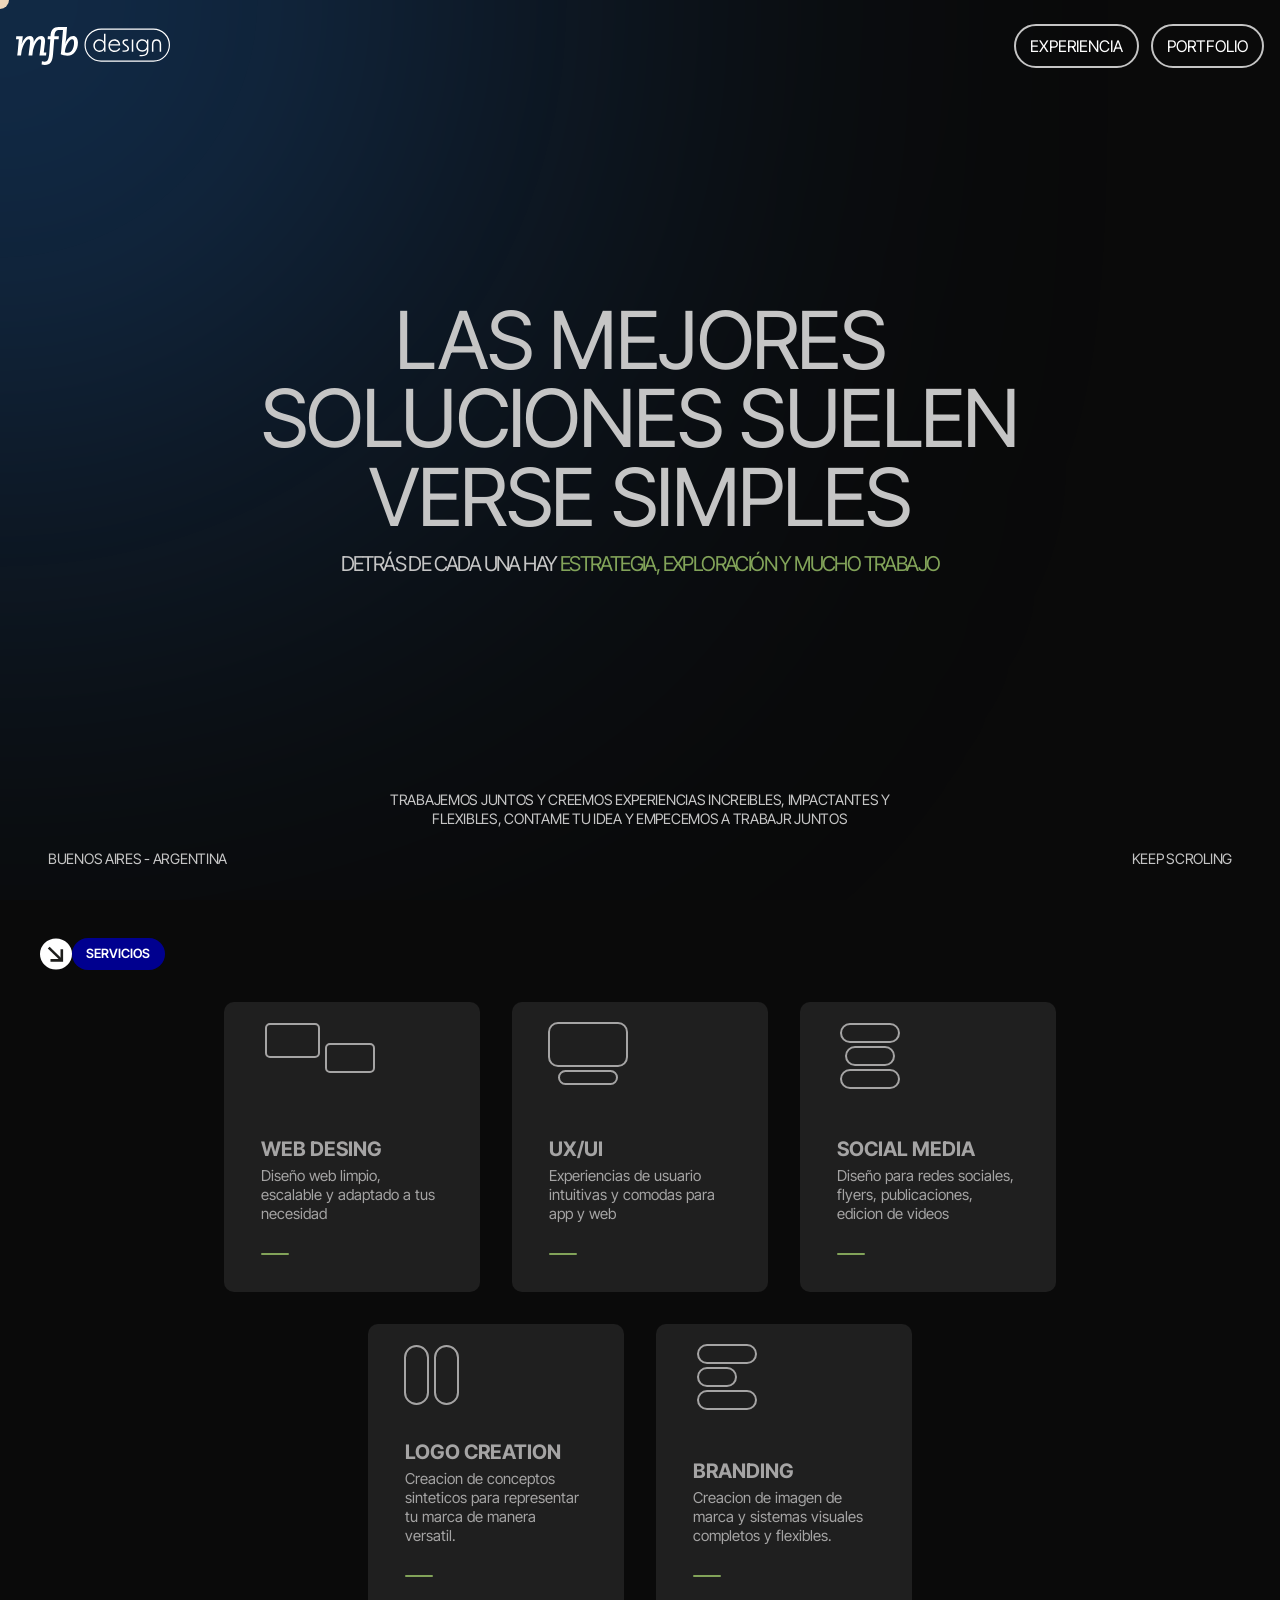
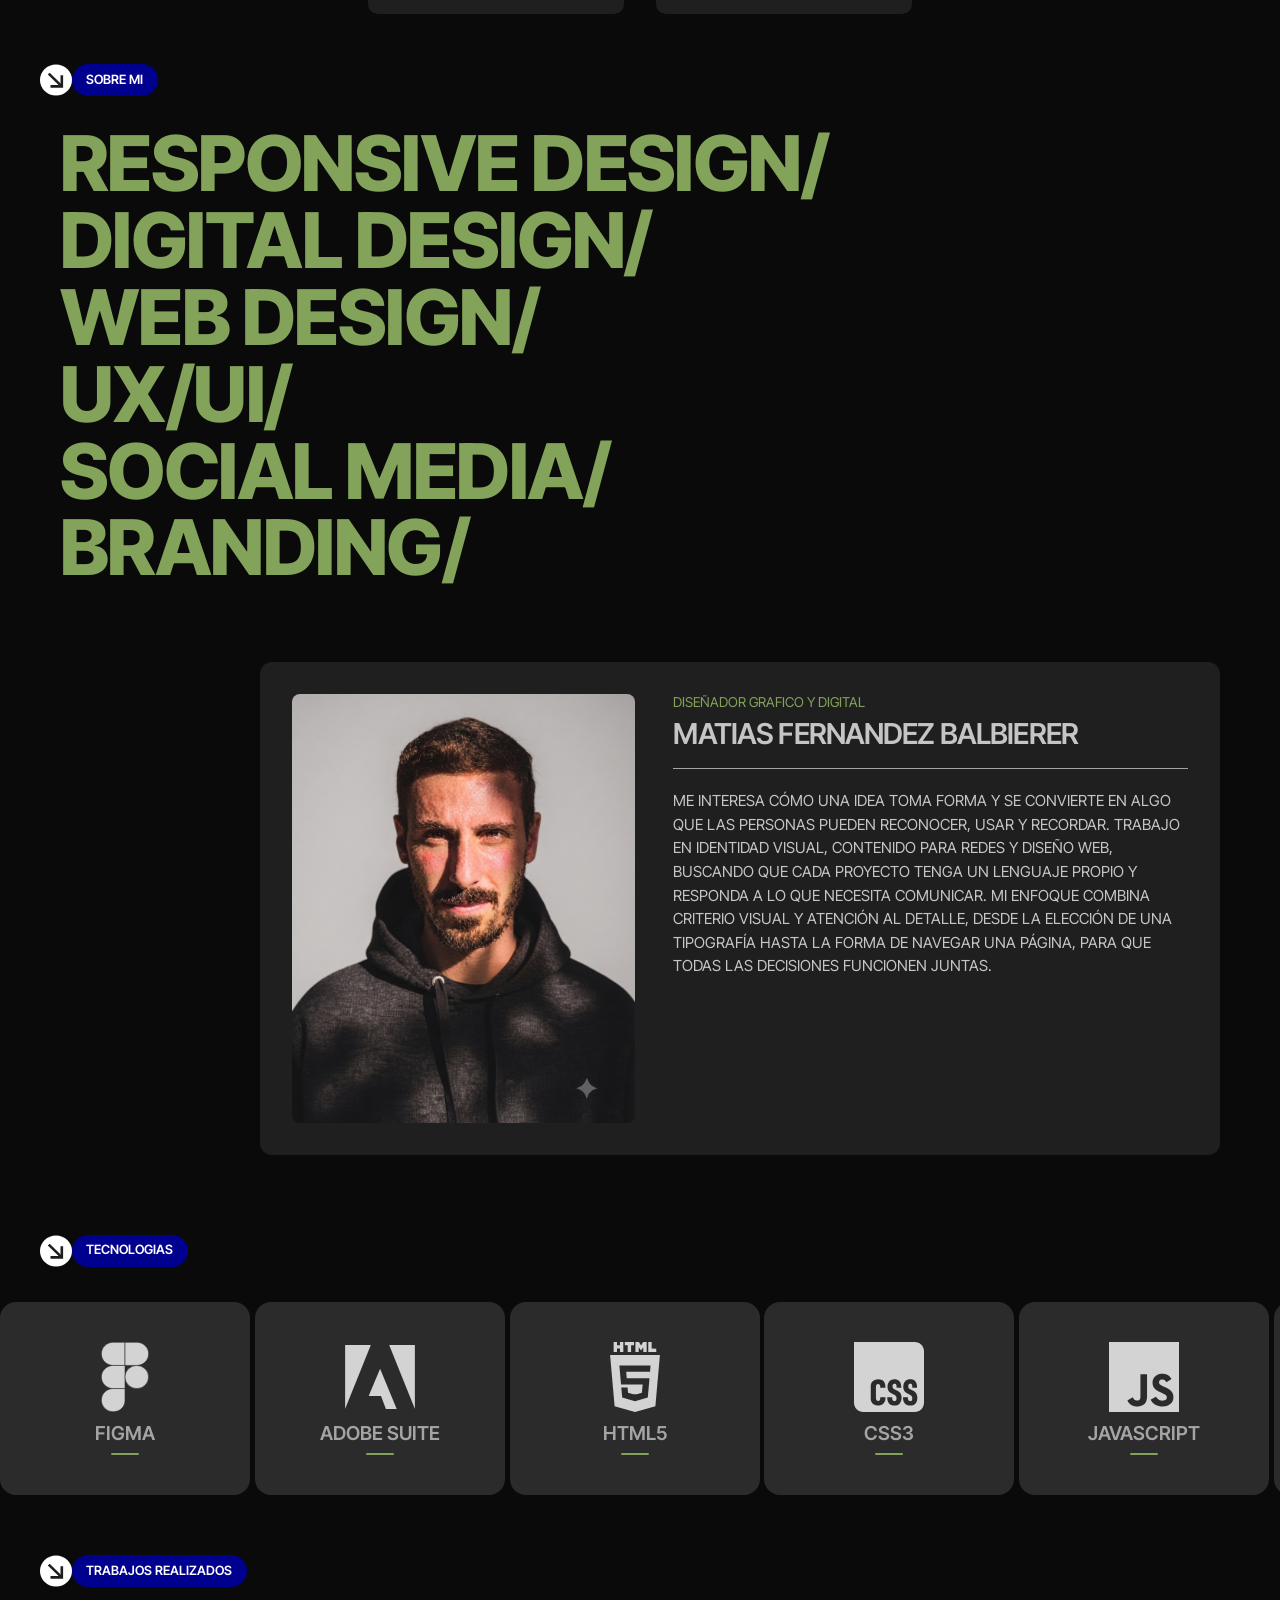
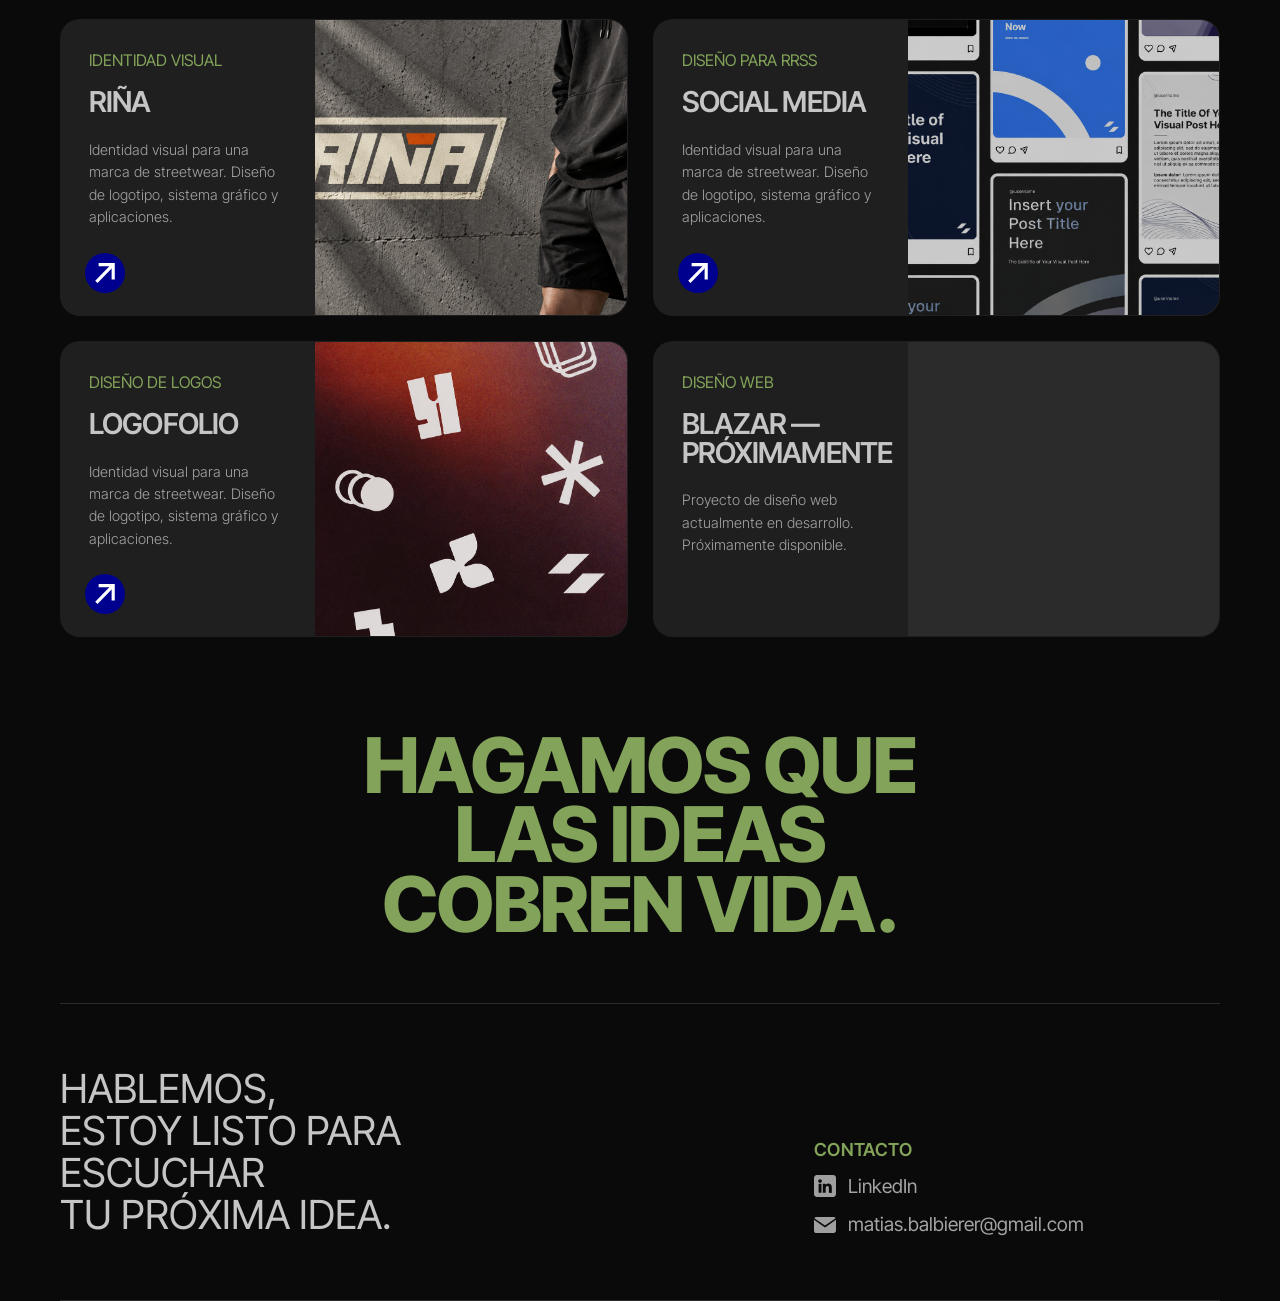
==== commit f7fac8a3: "Actualizacion de logo y flyers para redes sociales" ====
--- a/index.html
+++ b/index.html
@@ -21,7 +21,7 @@
     <nav aria-label="Navegación principal">
 
         <a class="logo" href="index.html#inicio" aria-label="Ir al inicio">
-            <img src="img/Telefono.png" alt="">
+            <img src="img/logo-marca-7.svg" alt="">
         </a>
 
         <button
@@ -37,7 +37,6 @@
         </button>
 
         <ul id="menu-principal">
-            <li><a href="#inicio">HOME</a></li>
             <li><a href="experiencia.html">EXPERIENCIA</a></li>
             <li><a href="#portfolio">PORTFOLIO</a></li>
         </ul>
@@ -188,10 +187,11 @@
                             </h3>
                         </div>
                         <p>
-                            HOLA, SOY DISEÑADOR GRÁFICO Y DIGITAL, ESPECIALIZADO EN DISEÑO WEB, SOCIAL MEDIA, IDENTIDAD
-                            VISUAL Y BRANDING. CREO SOLUCIONES FUNCIONALES, ADAPTABLES Y MEMORABLES, PENSADAS PARA
-                            CONECTAR CON LAS PERSONAS Y DARLE VALOR A CADA MARCA. TRABAJEMOS JUNTOS PARA CREAR UNA
-                            EXPERIENCIA QUE DEJE HUELLA.
+                            ME INTERESA CÓMO UNA IDEA TOMA FORMA Y SE CONVIERTE EN ALGO QUE LAS PERSONAS PUEDEN
+                            RECONOCER, USAR Y RECORDAR. TRABAJO EN IDENTIDAD VISUAL, CONTENIDO PARA REDES Y DISEÑO WEB,
+                            BUSCANDO QUE CADA PROYECTO TENGA UN LENGUAJE PROPIO Y RESPONDA A LO QUE NECESITA COMUNICAR.
+                            MI ENFOQUE COMBINA CRITERIO VISUAL Y ATENCIÓN AL DETALLE, DESDE LA ELECCIÓN DE UNA TIPOGRAFÍA
+                            HASTA LA FORMA DE NAVEGAR UNA PÁGINA, PARA QUE TODAS LAS DECISIONES FUNCIONEN JUNTAS.
                         </p>
                     </div>
                 </div>
@@ -352,7 +352,7 @@
 
             <article class="trabajos-grid">
 
-                <a href="riña.html" target="_blank">
+                <a href="riña.html">
 
                     <div class="trabajo-card">
 
@@ -376,7 +376,7 @@
 
                         </div>
 
-                        <img class="trabajo-imagen" src="img/nicolino-locche-boxeo.jpg"
+                        <img class="trabajo-imagen" src="img/portada-riña-2.png"
                             alt="Proyecto de identidad visual RIÑA" height="280" width="500">
 
                     </div>
@@ -385,7 +385,7 @@
 
 
 
-                <a href="redessociales.html" target="_blank">
+                <a href="redessociales.html">
                     <div class="trabajo-card">
 
                         <div class="card-content">
@@ -408,13 +408,13 @@
 
                         </div>
 
-                        <img class="trabajo-imagen" src="img/nicolino-locche-boxeo.jpg" alt="Proyecto de identidad visual RIÑA">
+                        <img class="trabajo-imagen" src="img/social-media.png" alt="Proyecto de identidad visual RIÑA">
 
                     </div>
 
                 </a>
 
-                <a href="logofolio.html" target="_blank">
+                <a href="logofolio.html">
 
                     <div class="trabajo-card">
 
@@ -438,7 +438,7 @@
 
                         </div>
 
-                        <img class="trabajo-imagen" src="img/nicolino-locche-boxeo.jpg" alt="Proyecto de identidad visual RIÑA">
+                        <img class="trabajo-imagen" src="img/logofolio-3.png" alt="Proyecto de identidad visual RIÑA">
 
                     </div>
 
--- a/css/styles.css
+++ b/css/styles.css
@@ -77,9 +77,10 @@
 
 nav .logo img {
     display: block;
-    width: 2.5rem;
+    width: clamp(8rem, 12vw, 10rem);
     height: 2.5rem;
     object-fit: contain;
+    object-position: left center;
 }
 
 nav ul {
@@ -817,6 +818,7 @@
 .portfolio .trabajos-grid {
     display: grid;
     grid-template-columns: repeat(2, minmax(0, 1fr));
+    grid-auto-rows: 1fr;
     gap: 25px;
     width: 100%;
     max-width: 1600px;
@@ -905,7 +907,8 @@
 .trabajo-imagen {
     display: block;
     width: 100%;
-    height: 100%;
+    height: 0;
+    min-height: 100%;
     min-width: 0;
     object-fit: cover;
 }
@@ -2304,7 +2307,8 @@
     }
 
     .rina-manifiesto__bajada {
-        max-width: 36ch;
+        width: 100%;
+        max-width: none;
         font-size: 0.9rem;
     }
 
@@ -2341,7 +2345,8 @@
     }
 
     .rina-concepto__descripcion {
-        max-width: 55ch;
+        width: 100%;
+        max-width: none;
         font-size: 0.95rem;
     }
 
@@ -2360,7 +2365,8 @@
     .rina-logotipo__descripcion,
     .rina-variaciones__descripcion,
     .rina-aplicaciones__descripcion {
-        max-width: 36ch;
+        width: 100%;
+        max-width: none;
         font-size: 0.9rem;
     }
 
@@ -2472,6 +2478,7 @@
         grid-column: 1;
         grid-row: 1;
         height: 13rem;
+        min-height: 0;
     }
 
     .card-content {
@@ -2551,7 +2558,6 @@
     }
 
     .rina-manifiesto__bajada {
-        max-width: 30ch;
         margin-top: 1.5rem;
         font-size: 0.8rem;
     }
@@ -2594,7 +2600,6 @@
     .rina-logotipo__descripcion,
     .rina-variaciones__descripcion,
     .rina-aplicaciones__descripcion {
-        max-width: 30ch;
         margin-top: 1.25rem;
         font-size: 0.8rem;
         line-height: 1.4;
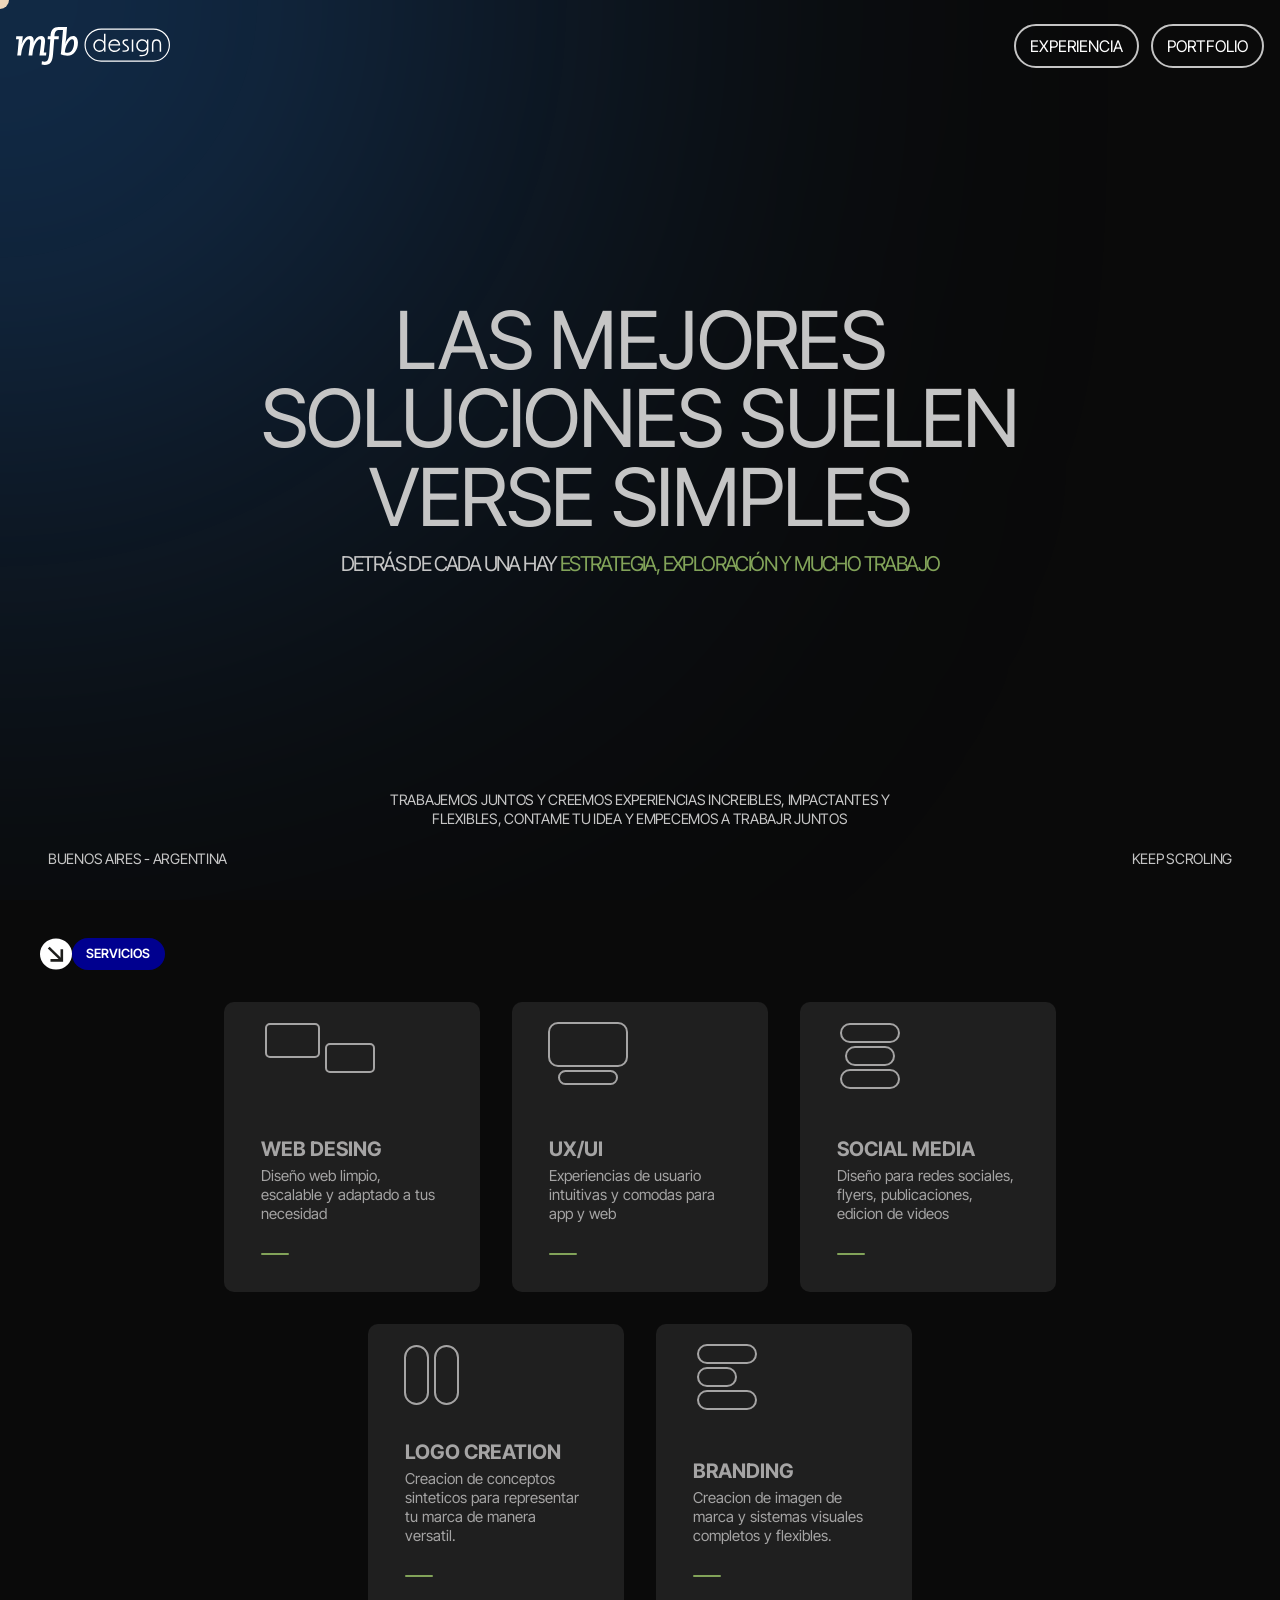
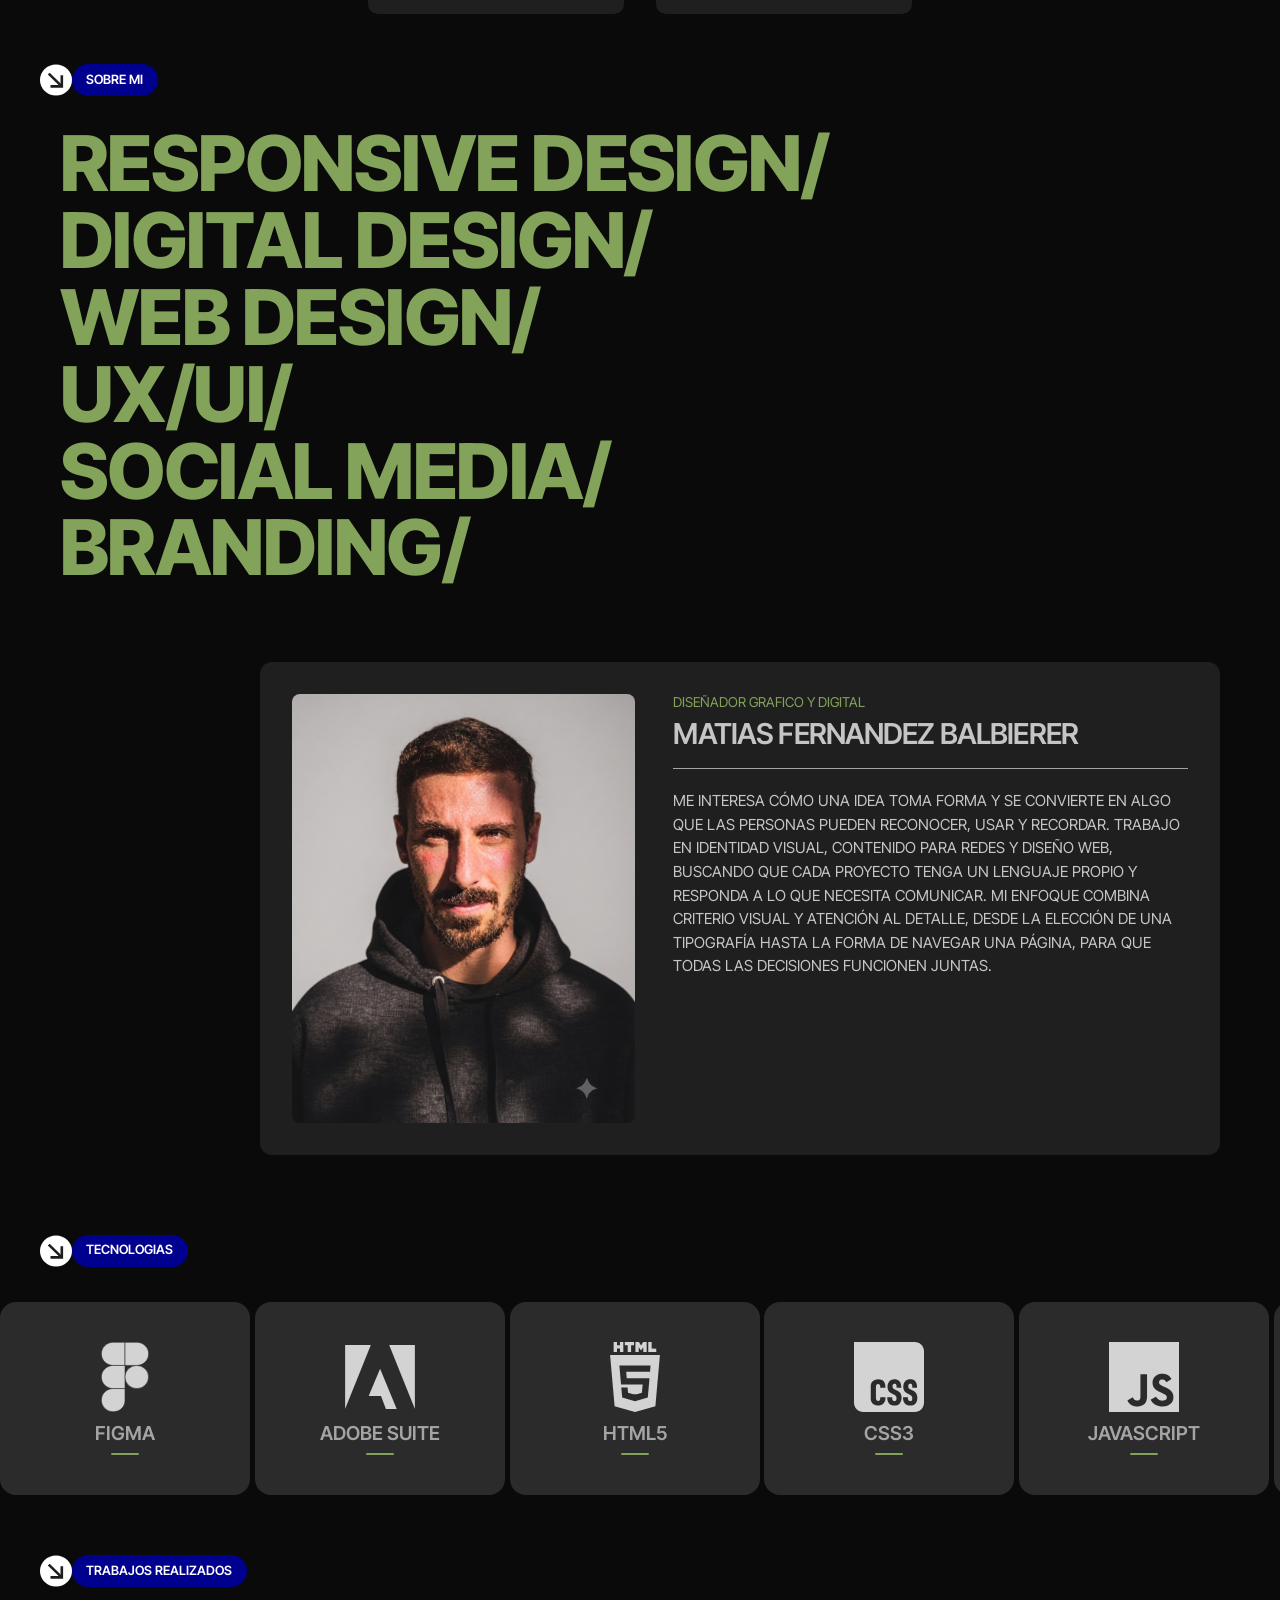
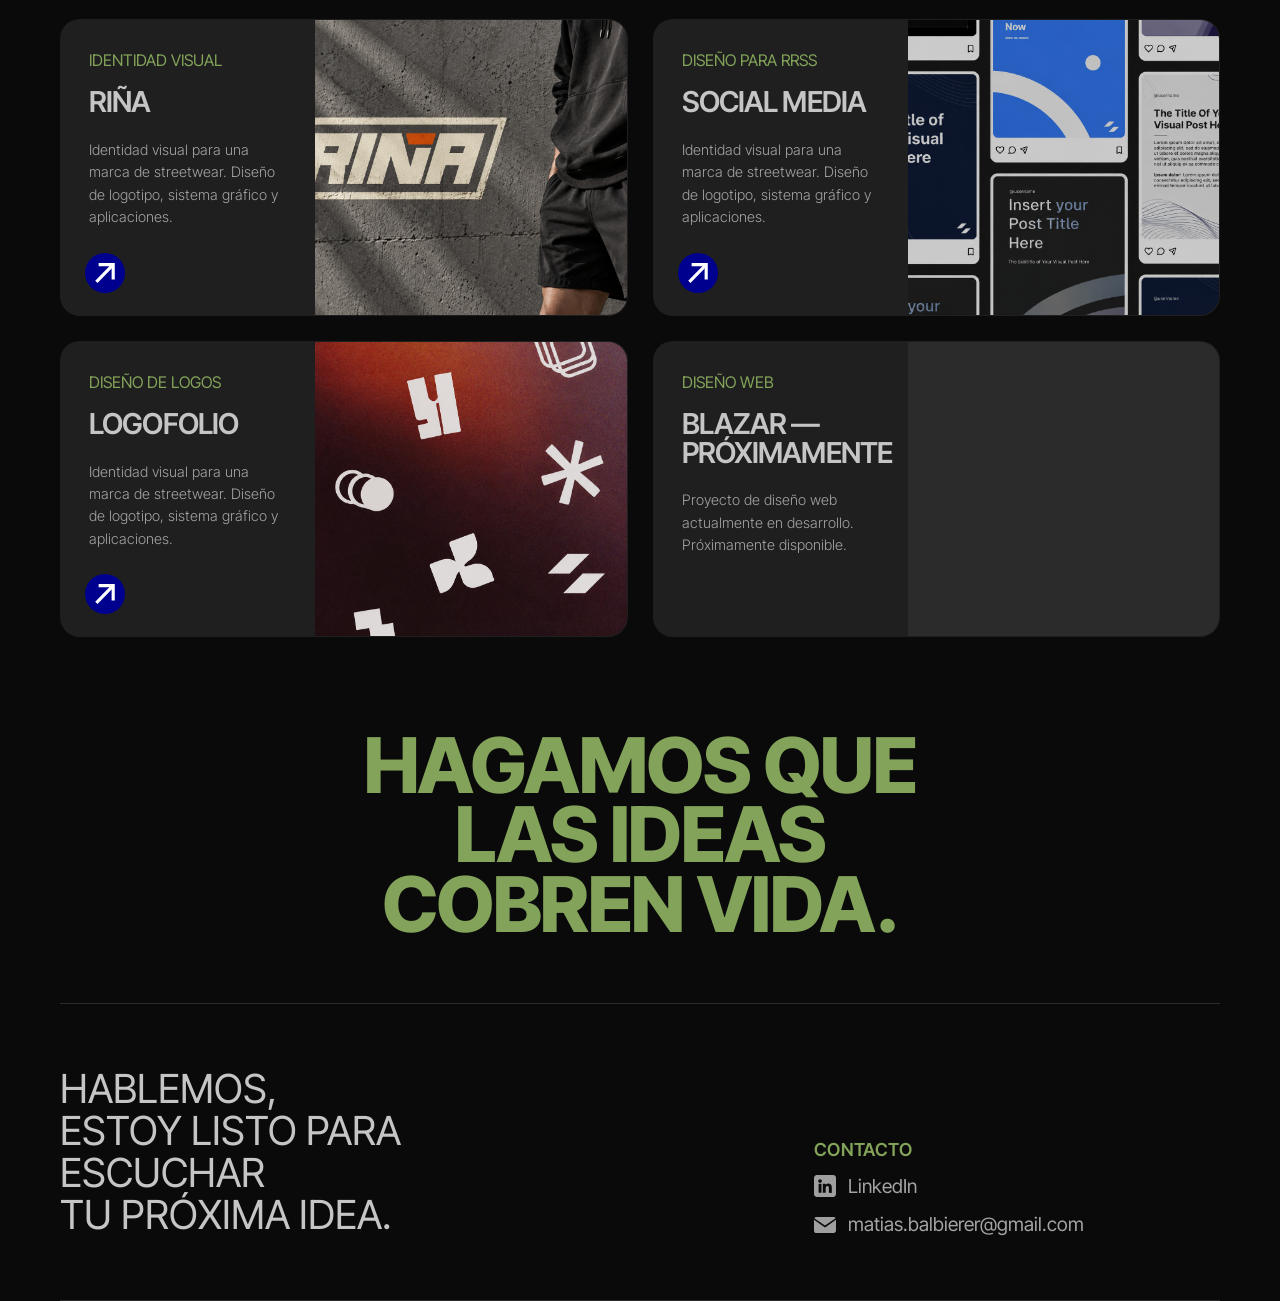
==== commit 78450885: "Ajusta diseño de Riña, experiencia, favicon y redes sociales" ====
--- a/index.html
+++ b/index.html
@@ -7,6 +7,8 @@
     <title>Document</title>
     <link rel="stylesheet" href="css/styles.css">
     <script src="js/cursor.js" defer></script>
+
+    <link rel="icon" type="image/png" sizes="32x32" href="img/favicon_2.png?v=2">
 
     <link rel="preconnect" href="https://fonts.googleapis.com">
     <link rel="preconnect" href="https://fonts.gstatic.com" crossorigin>
--- a/css/styles.css
+++ b/css/styles.css
@@ -764,6 +764,10 @@
     border-top: 1px solid var(--gris-oscuro);
 }
 
+.experiencias article:first-of-type {
+    border-top: none;
+}
+
 .experiencias article .tareas {
     max-width: 900px;
     width: 100%;
@@ -973,6 +977,9 @@
 /* RIÑA */
 
 .rina-page {
+    --rina-ancho-contenido: 1920px;
+    --rina-margen-lateral: clamp(1.5rem, 4vw, 5rem);
+
     width: 100%;
     color: var(--marfil);
     overflow: clip;
@@ -984,12 +991,12 @@
     width: 100%;
     margin: 0;
     padding:
-        clamp(5rem, 6vw, 7rem) clamp(1.5rem, 4vw, 5rem) 0;
+        clamp(5rem, 6vw, 7rem) var(--rina-margen-lateral) 0;
 }
 
 .rina-hero__imagen {
     display: block;
-    width: min(100%, 1800px);
+    width: min(100%, var(--rina-ancho-contenido));
     height: auto;
     margin-inline: auto;
 }
@@ -998,11 +1005,11 @@
 
 .rina-manifiesto {
     padding:
-        clamp(4rem, 6vw, 7rem) clamp(1.5rem, 6vw, 7rem) clamp(2.5rem, 6vw, 4.5rem);
+        clamp(4rem, 6vw, 7rem) var(--rina-margen-lateral) clamp(2.5rem, 6vw, 4.5rem);
 }
 
 .rina-manifiesto__contenido {
-    width: min(100%, 1700px);
+    width: min(100%, var(--rina-ancho-contenido));
     margin-inline: auto;
 }
 
@@ -1023,7 +1030,7 @@
 }
 
 .rina-manifiesto__bajada {
-    max-width: 52ch;
+    max-width: 60ch;
     margin-top: clamp(2rem, 3vw, 3rem);
     margin-right: 0;
     margin-left: auto;
@@ -1039,14 +1046,14 @@
 
 .rina-concepto {
     padding:
-        0 clamp(1.5rem, 4vw, 5rem) clamp(4rem, 6vw, 7rem);
+        0 var(--rina-margen-lateral) clamp(4rem, 6vw, 7rem);
 }
 
 .rina-concepto__composicion {
     display: grid;
     grid-template-columns: repeat(12, minmax(0, 1fr));
     grid-template-rows: auto auto;
-    width: min(100%, 1700px);
+    width: min(100%, var(--rina-ancho-contenido));
     margin-inline: auto;
     padding-top: clamp(5rem, 8vw, 9rem);
     column-gap: clamp(1.5rem, 2.5vw, 3rem);
@@ -1114,11 +1121,11 @@
 
 .rina-logotipo {
     padding:
-        0 clamp(1.5rem, 4vw, 5rem) 0;
+        0 var(--rina-margen-lateral) 0;
 }
 
 .rina-logotipo__encabezado {
-    width: min(100%, 1450px);
+    width: min(100%, var(--rina-ancho-contenido));
     margin: clamp(3rem, 4vw, 5rem) auto 0;
 }
 
@@ -1264,11 +1271,11 @@
     --rina-negro-marca: #191919;
 
     padding:
-        clamp(4rem, 6vw, 7rem) clamp(1.5rem, 4vw, 5rem) clamp(4rem, 7vw, 8rem);
+        clamp(4rem, 6vw, 7rem) var(--rina-margen-lateral) clamp(4rem, 7vw, 8rem);
 }
 
 .rina-variaciones__composicion {
-    width: min(100%, 1700px);
+    width: min(100%, var(--rina-ancho-contenido));
     margin: clamp(4rem, 6vw, 7rem) auto 0;
 }
 
@@ -1367,11 +1374,11 @@
 
 .rina-aplicaciones {
     padding:
-        0 clamp(1.5rem, 4vw, 5rem) clamp(9rem, 13vw, 15rem);
+        0 var(--rina-margen-lateral) clamp(9rem, 13vw, 15rem);
 }
 
 .rina-aplicaciones__encabezado {
-    width: min(100%, 1450px);
+    width: min(100%, var(--rina-ancho-contenido));
     margin: clamp(4rem, 6vw, 7rem) auto 0;
 }
 
@@ -1394,7 +1401,7 @@
 .rina-aplicaciones__galeria {
     display: grid;
     grid-template-columns: repeat(3, minmax(0, 1fr));
-    width: min(100%, 1700px);
+    width: min(100%, var(--rina-ancho-contenido));
     margin: clamp(4rem, 6vw, 7rem) auto 0;
     gap: clamp(1rem, 1.75vw, 2.5rem);
 }
@@ -1510,6 +1517,10 @@
     background-color: var(--gris-oscuro);
 }
 
+.logofolio > .logofolio-pieza:last-of-type .logofolio-pieza__separador {
+    display: none;
+}
+
 /* LOGO CENTRAL */
 
 .logofolio-pieza__presentacion {
@@ -1548,6 +1559,10 @@
     margin-inline: auto;
     padding-bottom: clamp(3rem, 5vw, 5rem);
     border-bottom: 1px solid var(--gris-oscuro);
+}
+
+.social-media > .social-proyecto:last-of-type .social-proyecto__contenido {
+    border-bottom: none;
 }
 
 .social-proyecto__titulo {
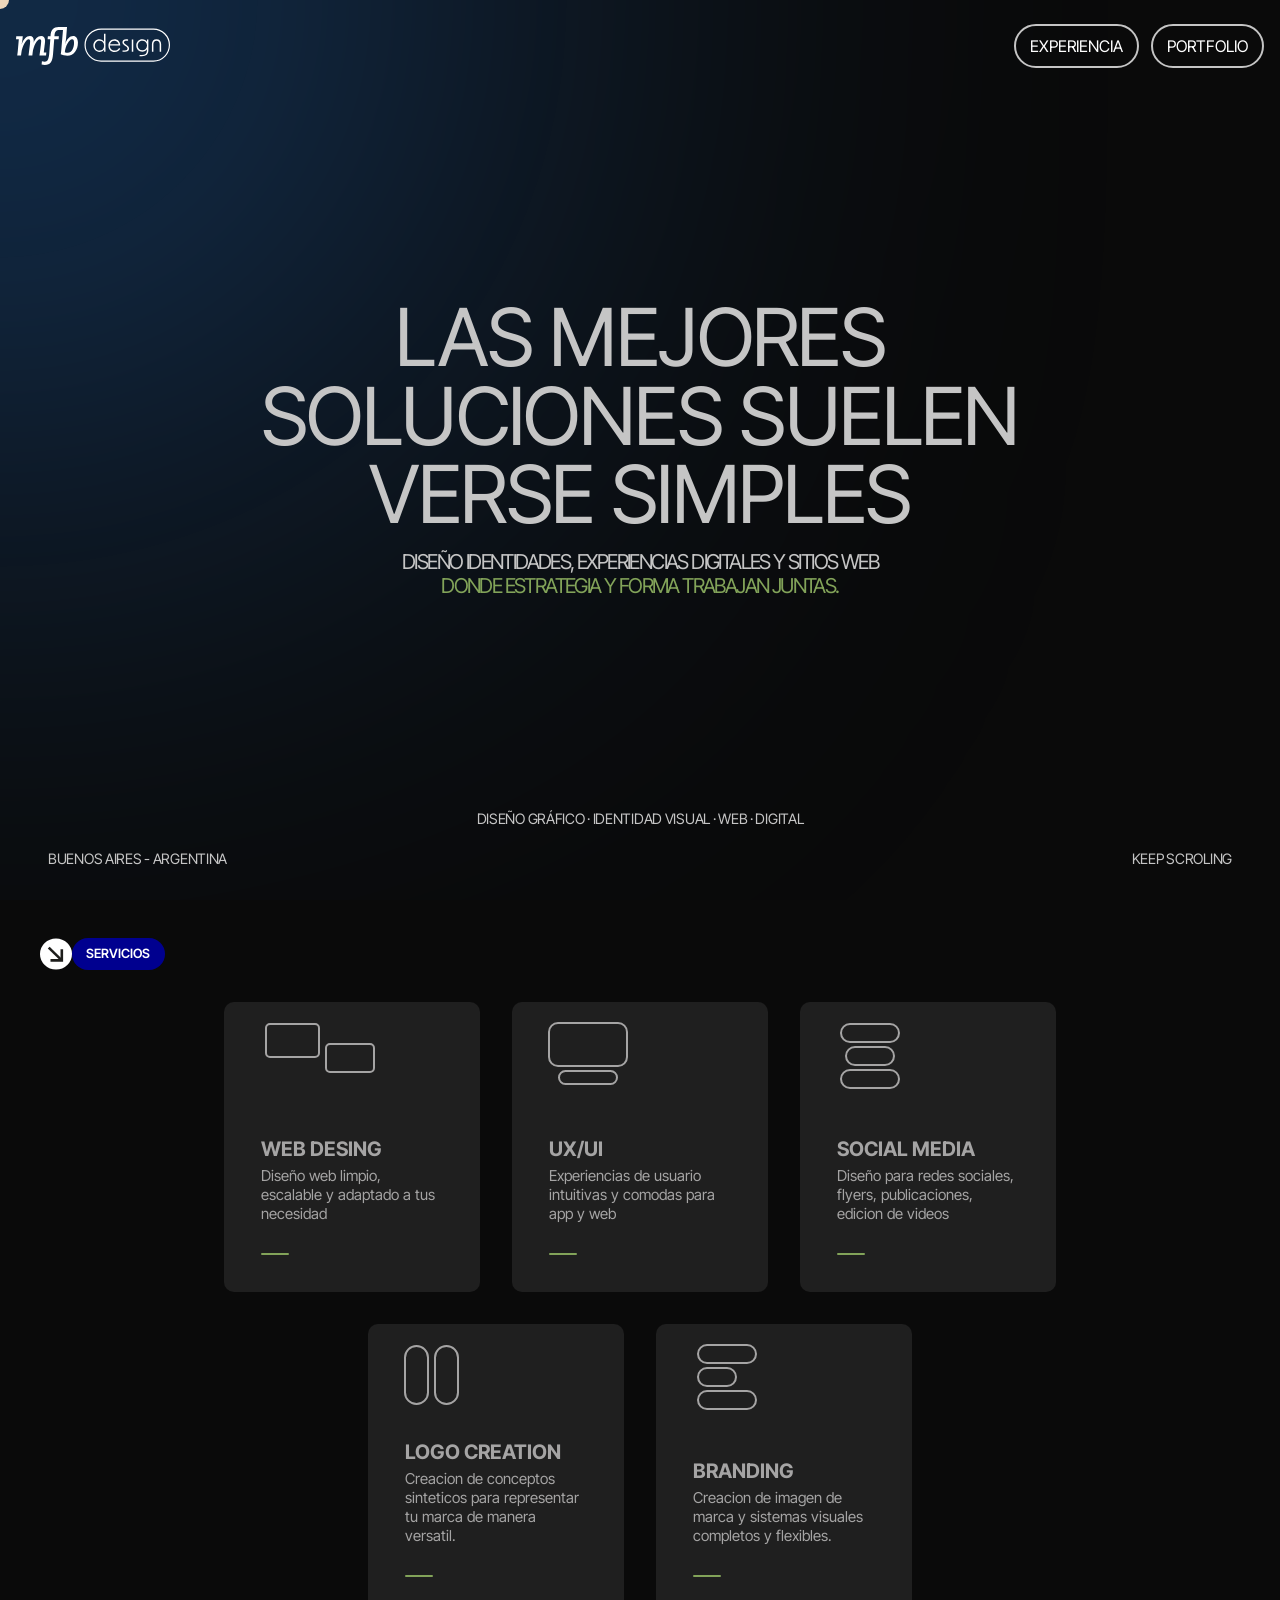
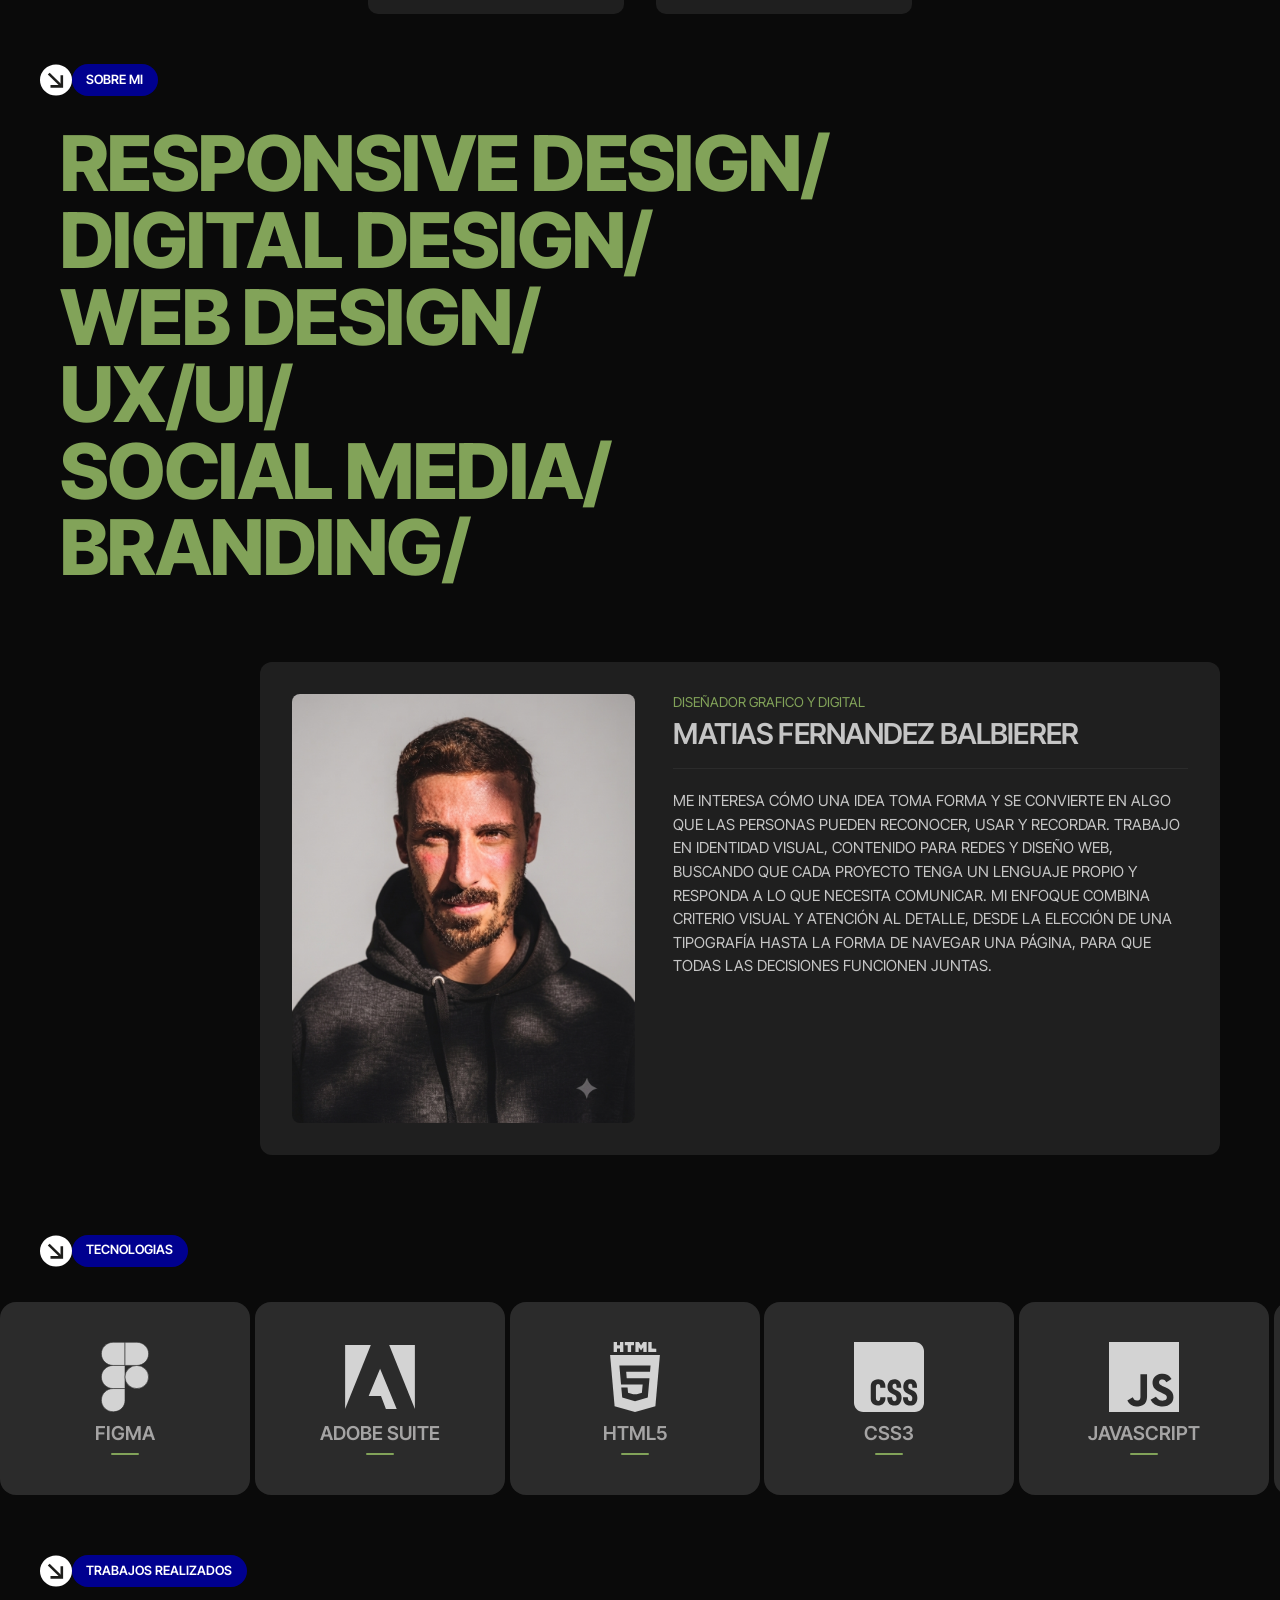
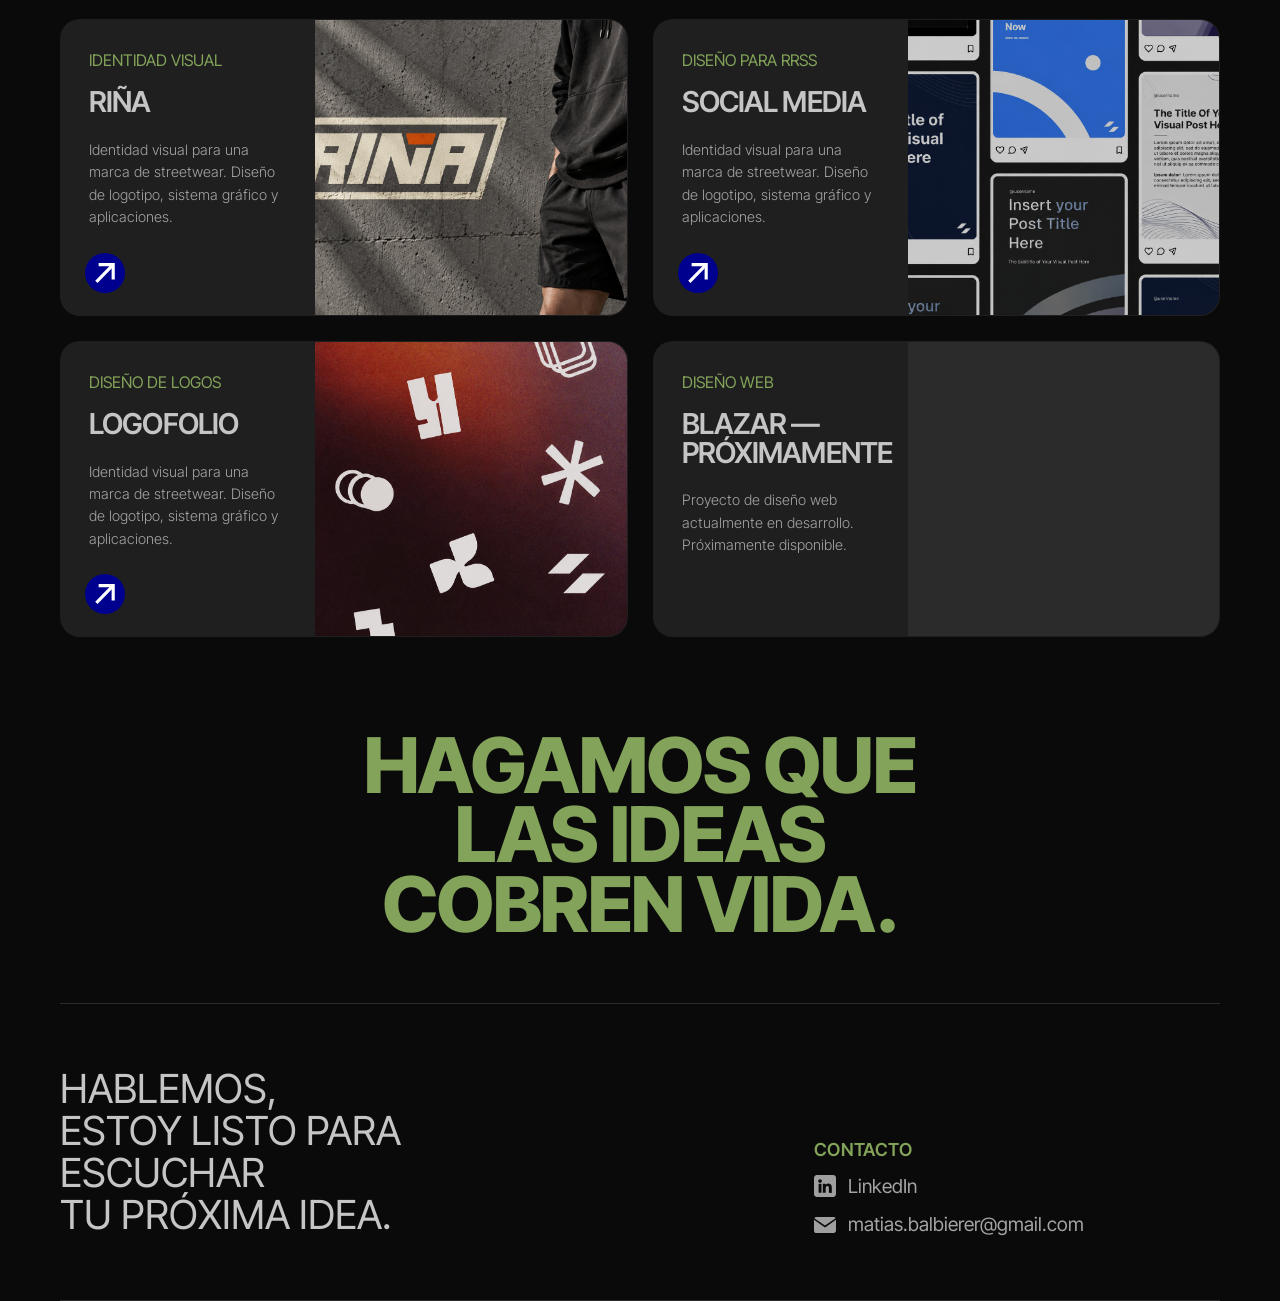
==== commit 4362f4dc: "Agregue vista previa redes sociales y actualice textos de hero" ====
--- a/index.html
+++ b/index.html
@@ -4,7 +4,34 @@
 <head>
     <meta charset="UTF-8">
     <meta name="viewport" content="width=device-width, initial-scale=1.0">
-    <title>Document</title>
+
+    <meta name="description" content="Diseño gráfico y digital, identidad visual, social media y diseño web.">
+
+    <link rel="canonical" href="https://mfbdesign.com/">
+
+    <meta property="og:type" content="website">
+
+    <meta property="og:url" content="https://mfbdesign.com/">
+
+    <meta property="og:title" content="MFB Design | Diseño gráfico, identidad visual y web">
+
+    <meta property="og:description"
+        content="Diseño identidades, experiencias digitales y sitios web donde estrategia y forma trabajan juntas.">
+
+    <meta property="og:image" content="https://mfbdesign.com/img/portada-og.jpg">
+
+    <meta property="og:image:type" content="image/jpeg">
+
+    <meta property="og:image:width" content="2401">
+
+    <meta property="og:image:height" content="1255">
+
+    <meta property="og:image:alt" content="Portada del portfolio de MFB Design">
+
+    <meta name="twitter:card" content="summary_large_image">
+
+    <title>MFB Design</title>
+
     <link rel="stylesheet" href="css/styles.css">
     <script src="js/cursor.js" defer></script>
 
@@ -20,31 +47,26 @@
 <body>
 
     <header>
-    <nav aria-label="Navegación principal">
-
-        <a class="logo" href="index.html#inicio" aria-label="Ir al inicio">
-            <img src="img/logo-marca-7.svg" alt="">
-        </a>
-
-        <button
-            class="menu-toggle"
-            type="button"
-            aria-expanded="false"
-            aria-controls="menu-principal"
-            aria-label="Abrir menú"
-        >
-            <span aria-hidden="true"></span>
-            <span aria-hidden="true"></span>
-            <span aria-hidden="true"></span>
-        </button>
-
-        <ul id="menu-principal">
-            <li><a href="experiencia.html">EXPERIENCIA</a></li>
-            <li><a href="#portfolio">PORTFOLIO</a></li>
-        </ul>
-
-    </nav>
-</header>
+        <nav aria-label="Navegación principal">
+
+            <a class="logo" href="index.html#inicio" aria-label="Ir al inicio">
+                <img src="img/logo-marca-7.svg" alt="">
+            </a>
+
+            <button class="menu-toggle" type="button" aria-expanded="false" aria-controls="menu-principal"
+                aria-label="Abrir menú">
+                <span aria-hidden="true"></span>
+                <span aria-hidden="true"></span>
+                <span aria-hidden="true"></span>
+            </button>
+
+            <ul id="menu-principal">
+                <li><a href="experiencia.html">EXPERIENCIA</a></li>
+                <li><a href="#portfolio">PORTFOLIO</a></li>
+            </ul>
+
+        </nav>
+    </header>
 
     <main>
 
@@ -54,15 +76,17 @@
 
             <h1>
                 LAS MEJORES SOLUCIONES SUELEN VERSE SIMPLES
-                <span> DETRÁS DE CADA UNA HAY <span class="destacado">ESTRATEGIA, EXPLORACIÓN Y MUCHO TRABAJO</span>
+                <span>
+                    DISEÑO IDENTIDADES, EXPERIENCIAS DIGITALES Y SITIOS WEB
+                    <span class="destacado">DONDE ESTRATEGIA Y FORMA TRABAJAN JUNTAS.</span>
                 </span>
+
             </h1>
 
             <div class="hero-bottom">
 
                 <p>BUENOS AIRES - ARGENTINA</p>
-                <p>TRABAJEMOS JUNTOS Y CREEMOS EXPERIENCIAS INCREIBLES, IMPACTANTES Y FLEXIBLES, CONTAME TU IDEA Y
-                    EMPECEMOS A TRABAJR JUNTOS</p>
+                <p> DISEÑO GRÁFICO · IDENTIDAD VISUAL · WEB · DIGITAL</p>
                 <p>KEEP SCROLING</p>
 
             </div>
@@ -192,7 +216,8 @@
                             ME INTERESA CÓMO UNA IDEA TOMA FORMA Y SE CONVIERTE EN ALGO QUE LAS PERSONAS PUEDEN
                             RECONOCER, USAR Y RECORDAR. TRABAJO EN IDENTIDAD VISUAL, CONTENIDO PARA REDES Y DISEÑO WEB,
                             BUSCANDO QUE CADA PROYECTO TENGA UN LENGUAJE PROPIO Y RESPONDA A LO QUE NECESITA COMUNICAR.
-                            MI ENFOQUE COMBINA CRITERIO VISUAL Y ATENCIÓN AL DETALLE, DESDE LA ELECCIÓN DE UNA TIPOGRAFÍA
+                            MI ENFOQUE COMBINA CRITERIO VISUAL Y ATENCIÓN AL DETALLE, DESDE LA ELECCIÓN DE UNA
+                            TIPOGRAFÍA
                             HASTA LA FORMA DE NAVEGAR UNA PÁGINA, PARA QUE TODAS LAS DECISIONES FUNCIONEN JUNTAS.
                         </p>
                     </div>
@@ -378,8 +403,8 @@
 
                         </div>
 
-                        <img class="trabajo-imagen" src="img/portada-riña-2.png"
-                            alt="Proyecto de identidad visual RIÑA" height="280" width="500">
+                        <img class="trabajo-imagen" src="img/portada-riña-2.png" alt="Proyecto de identidad visual RIÑA"
+                            height="280" width="500">
 
                     </div>
                 </a>
@@ -491,59 +516,44 @@
 
 
 
-<footer>
-
-    <div class="footer-grid">
-
-        <h2>
-            <span class="linea-footer">HABLEMOS,</span>
-            <span class="linea-footer">ESTOY LISTO PARA ESCUCHAR</span>
-            <span class="linea-footer">TU PRÓXIMA IDEA.</span>
-        </h2>
-
-        <div class="footer-contactos">
-
-            <p class="footer-contactos__titulo">
-                CONTACTO
-            </p>
-
-            <div class="footer-links">
-
-                <a
-                    class="footer-contacto"
-                    href="https://www.linkedin.com/in/matiasbalbierer/"
-                    target="_blank"
-                    rel="noopener noreferrer"
-                >
-                    <img
-                        class="footer-contacto__icono"
-                        src="img/linkedin.svg"
-                        alt=""
-                    >
-
-                    <span>LinkedIn</span>
-                </a>
-
-                <a
-                    class="footer-contacto"
-                    href="mailto:matias.balbierer@gmail.com"
-                >
-                    <img
-                        class="footer-contacto__icono"
-                        src="img/mail.svg"
-                        alt=""
-                    >
-
-                    <span>matias.balbierer@gmail.com</span>
-                </a>
+    <footer>
+
+        <div class="footer-grid">
+
+            <h2>
+                <span class="linea-footer">HABLEMOS,</span>
+                <span class="linea-footer">ESTOY LISTO PARA ESCUCHAR</span>
+                <span class="linea-footer">TU PRÓXIMA IDEA.</span>
+            </h2>
+
+            <div class="footer-contactos">
+
+                <p class="footer-contactos__titulo">
+                    CONTACTO
+                </p>
+
+                <div class="footer-links">
+
+                    <a class="footer-contacto" href="https://www.linkedin.com/in/matiasbalbierer/" target="_blank"
+                        rel="noopener noreferrer">
+                        <img class="footer-contacto__icono" src="img/linkedin.svg" alt="">
+
+                        <span>LinkedIn</span>
+                    </a>
+
+                    <a class="footer-contacto" href="mailto:matias.balbierer@gmail.com">
+                        <img class="footer-contacto__icono" src="img/mail.svg" alt="">
+
+                        <span>matias.balbierer@gmail.com</span>
+                    </a>
+
+                </div>
 
             </div>
 
         </div>
 
-    </div>
-
-</footer>
+    </footer>
 
 </body>
 
--- a/css/styles.css
+++ b/css/styles.css
@@ -216,6 +216,7 @@
 }
 
 .hero h1 .destacado {
+    display: block;
     color: var(--verde);
 }
 
@@ -685,7 +686,7 @@
     font-weight: 600;
     letter-spacing: -0.03em;
     color: var(--blanco);
-    border-bottom: 1px solid var(--gris-claro);
+    border-bottom: 1px solid var(--gris-oscuro);
 }
 
 .descripcion-perfil .descripcion-perfil-2 .descripcion-texto p {
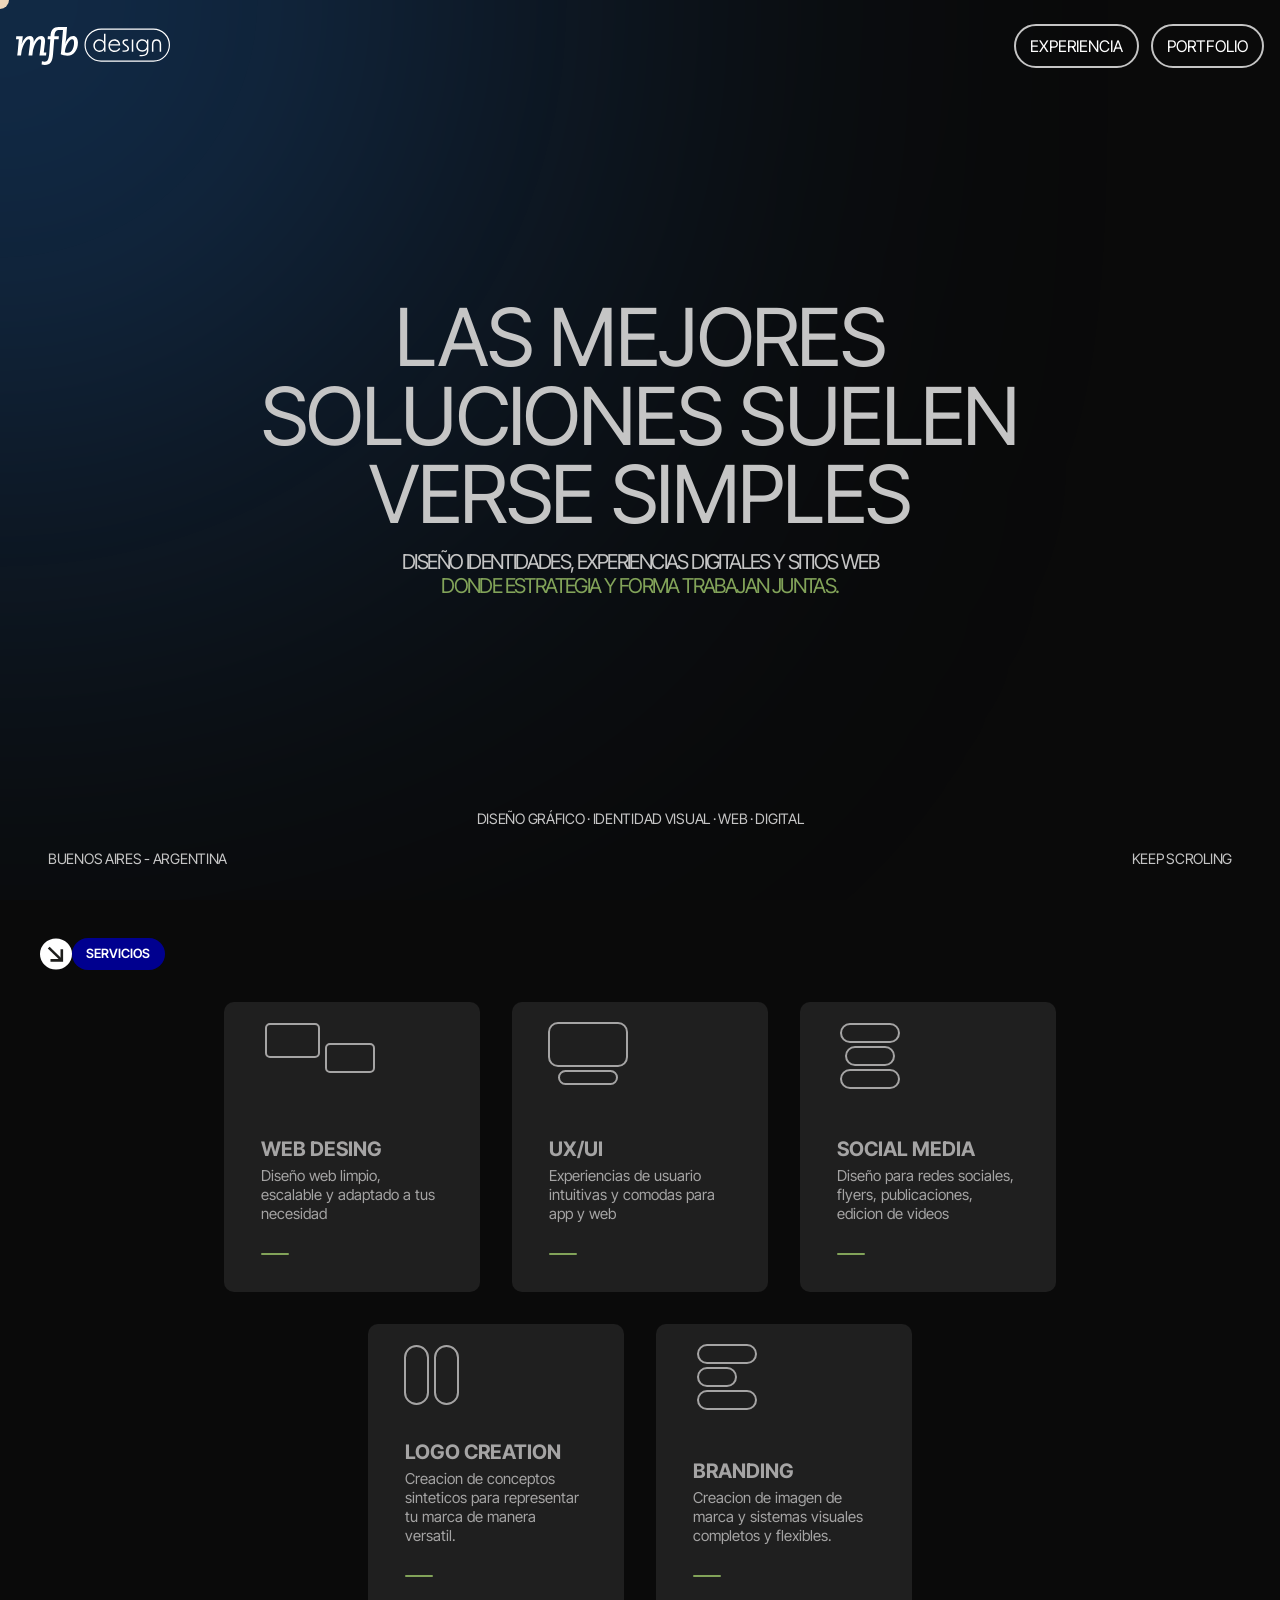
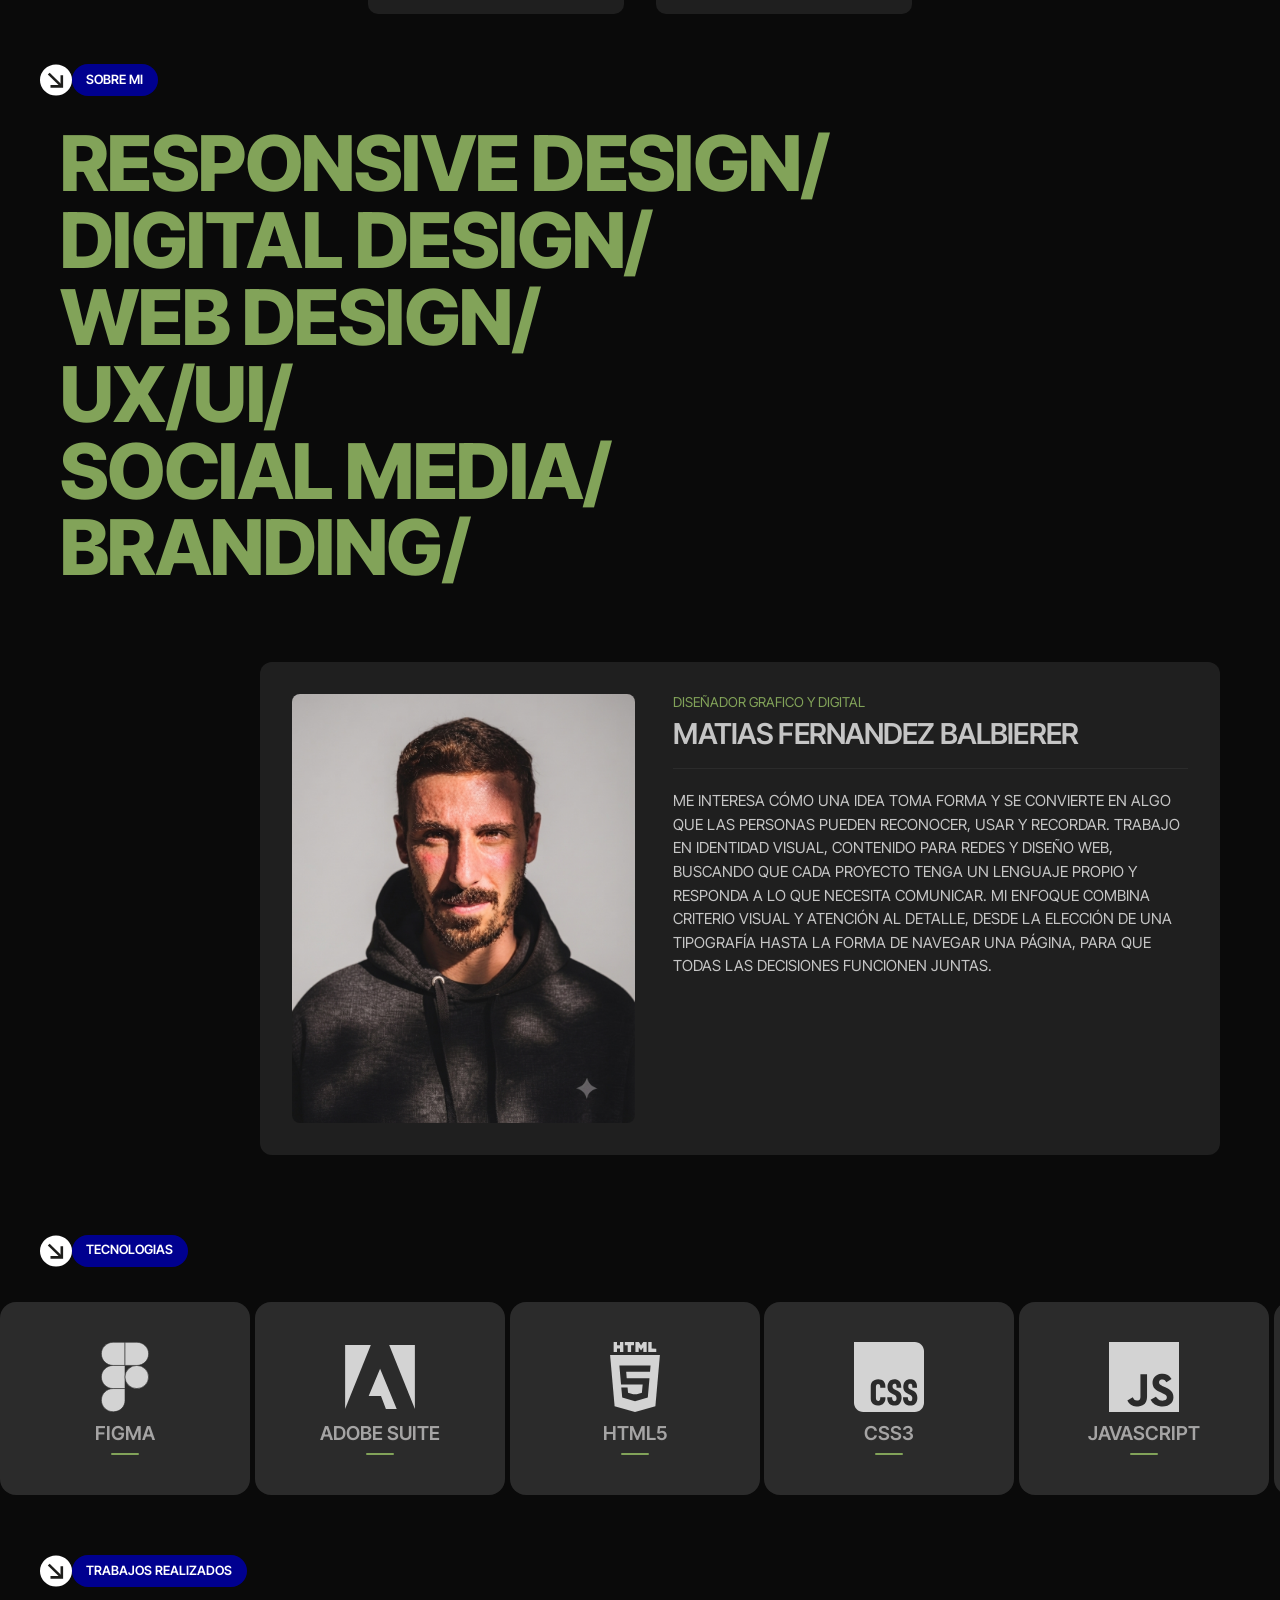
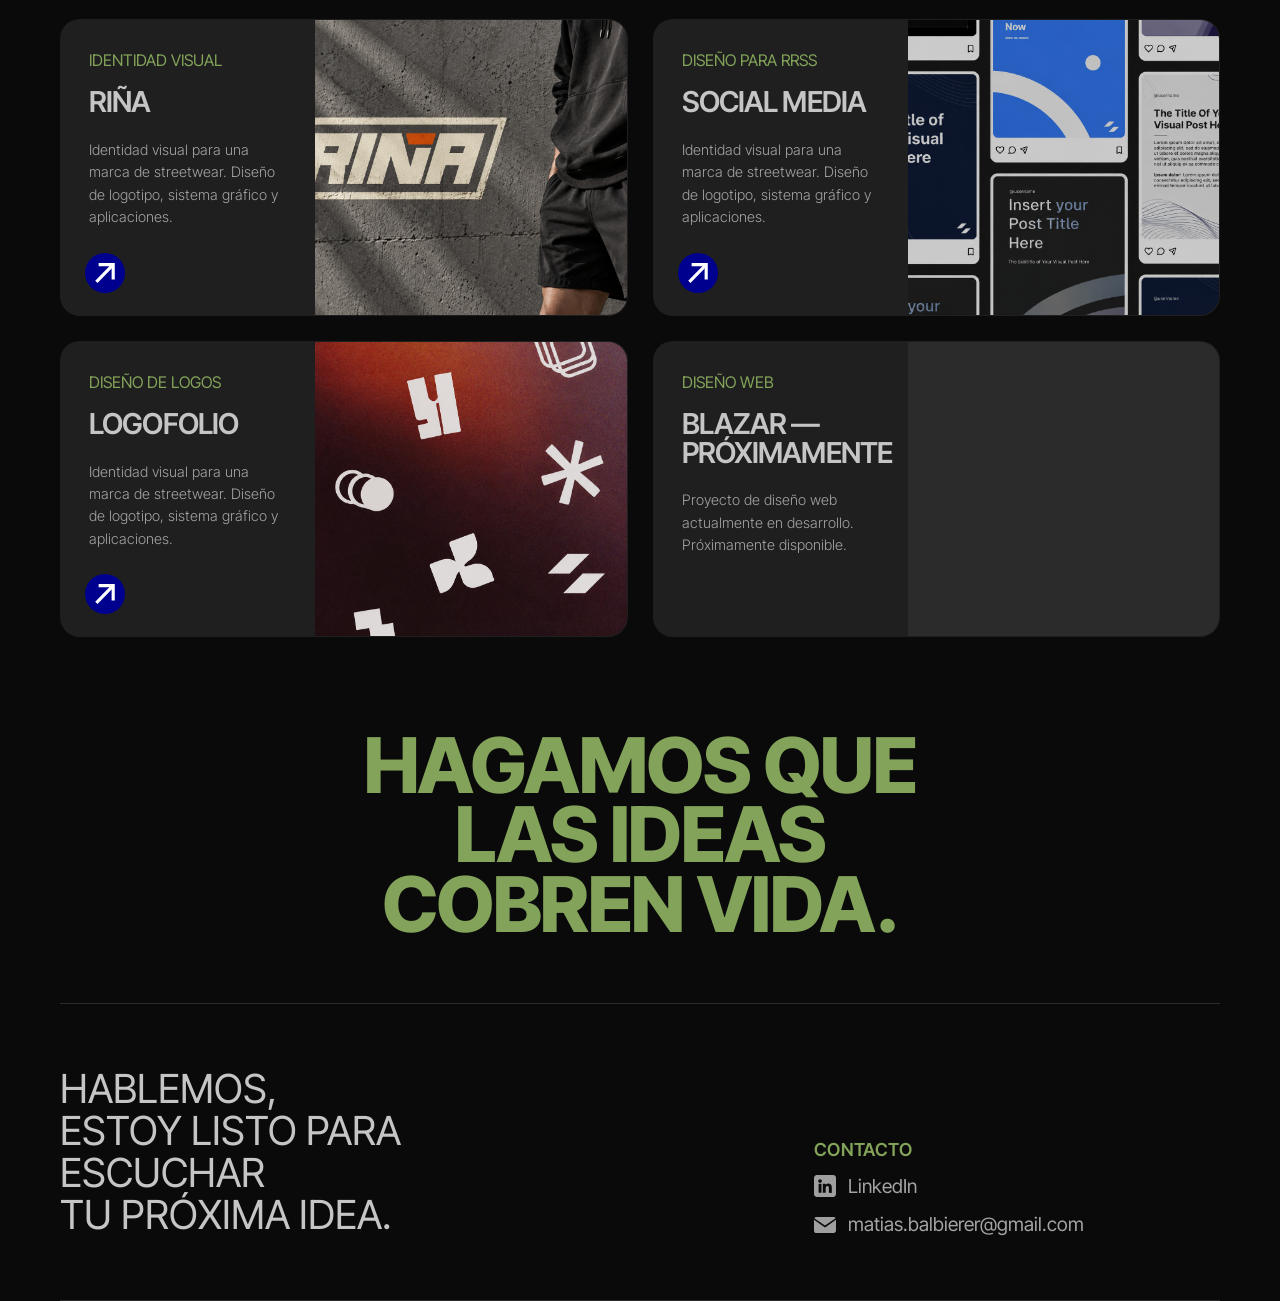
==== commit 879e479d: "Correción de imagen para protada de redes sociales" ====
--- a/index.html
+++ b/index.html
@@ -18,13 +18,13 @@
     <meta property="og:description"
         content="Diseño identidades, experiencias digitales y sitios web donde estrategia y forma trabajan juntas.">
 
-    <meta property="og:image" content="https://mfbdesign.com/img/portada-og.jpg">
-
-    <meta property="og:image:type" content="image/jpeg">
-
-    <meta property="og:image:width" content="2401">
-
-    <meta property="og:image:height" content="1255">
+    <meta property="og:image" content="https://mfbdesign.com/img/portada.og.png">
+
+    <meta property="og:image:type" content="image/png">
+
+    <meta property="og:image:width" content="1201">
+
+    <meta property="og:image:height" content="628">
 
     <meta property="og:image:alt" content="Portada del portfolio de MFB Design">
 
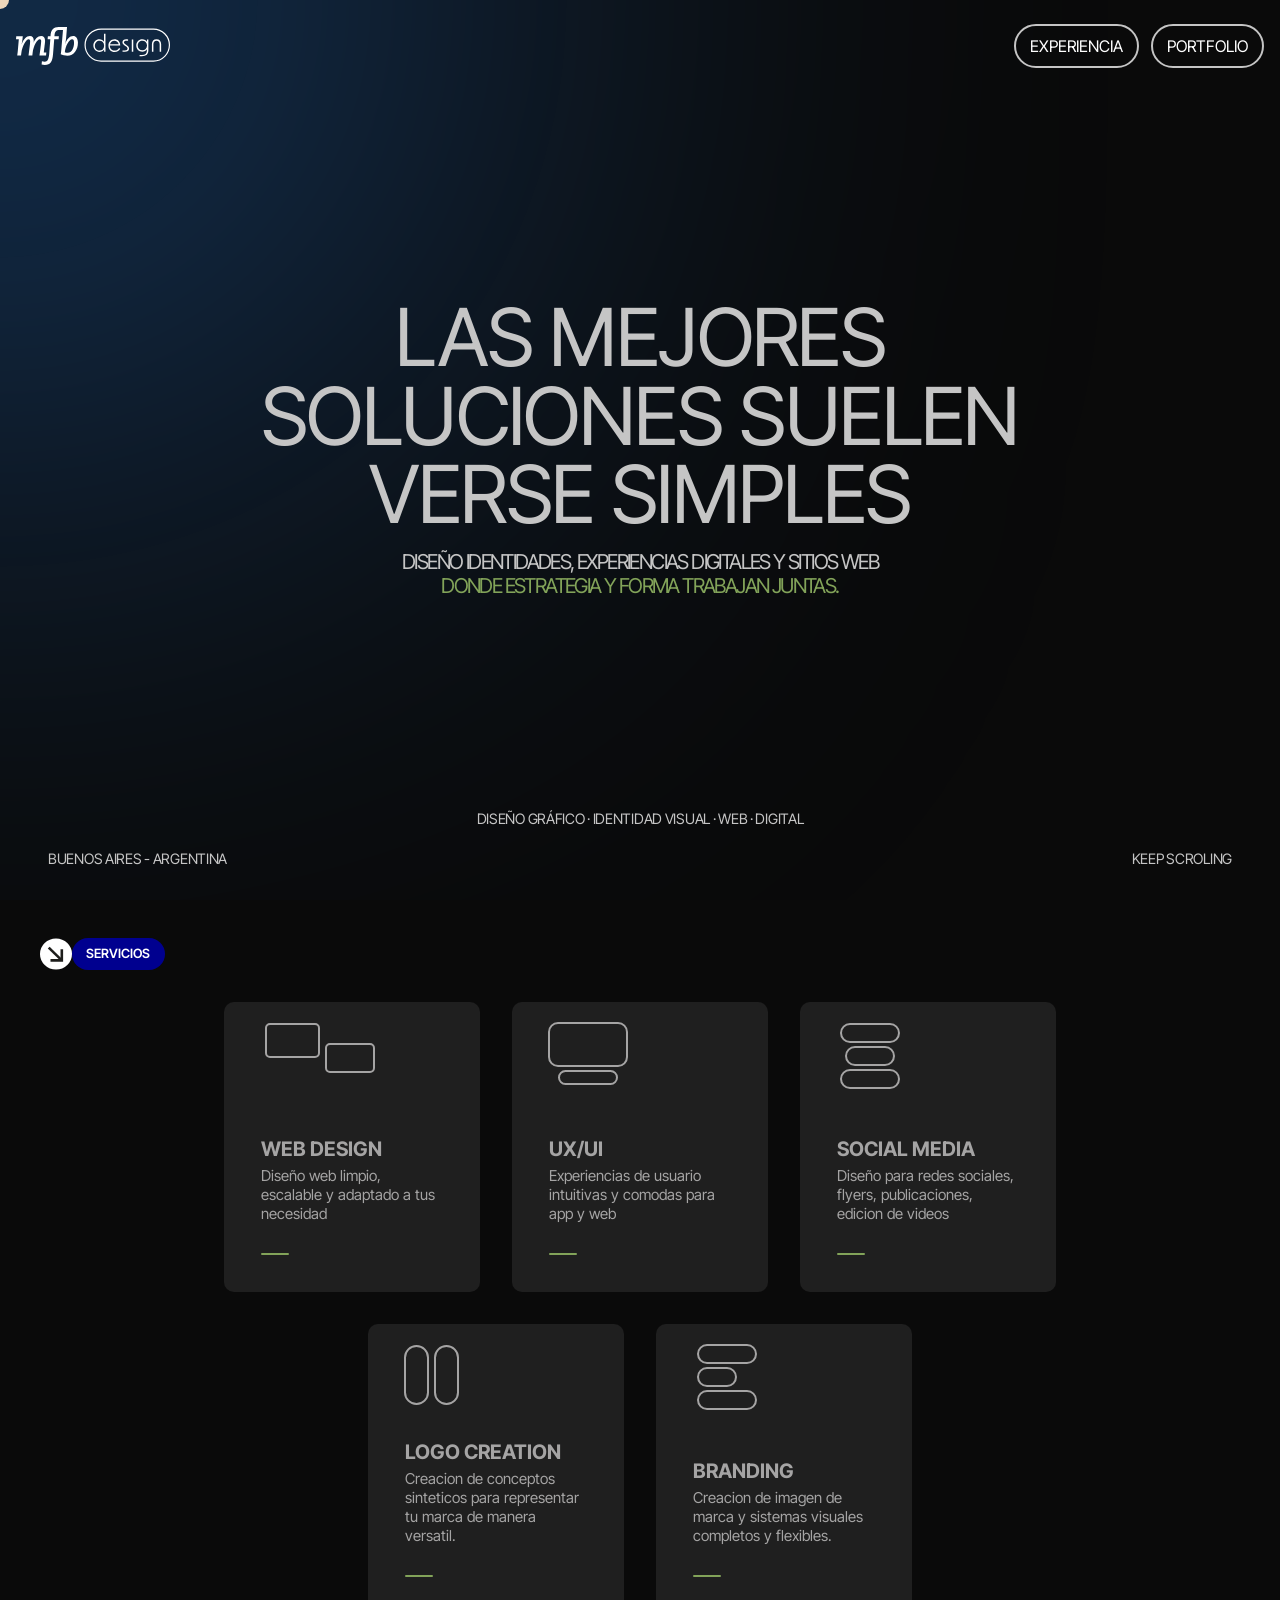
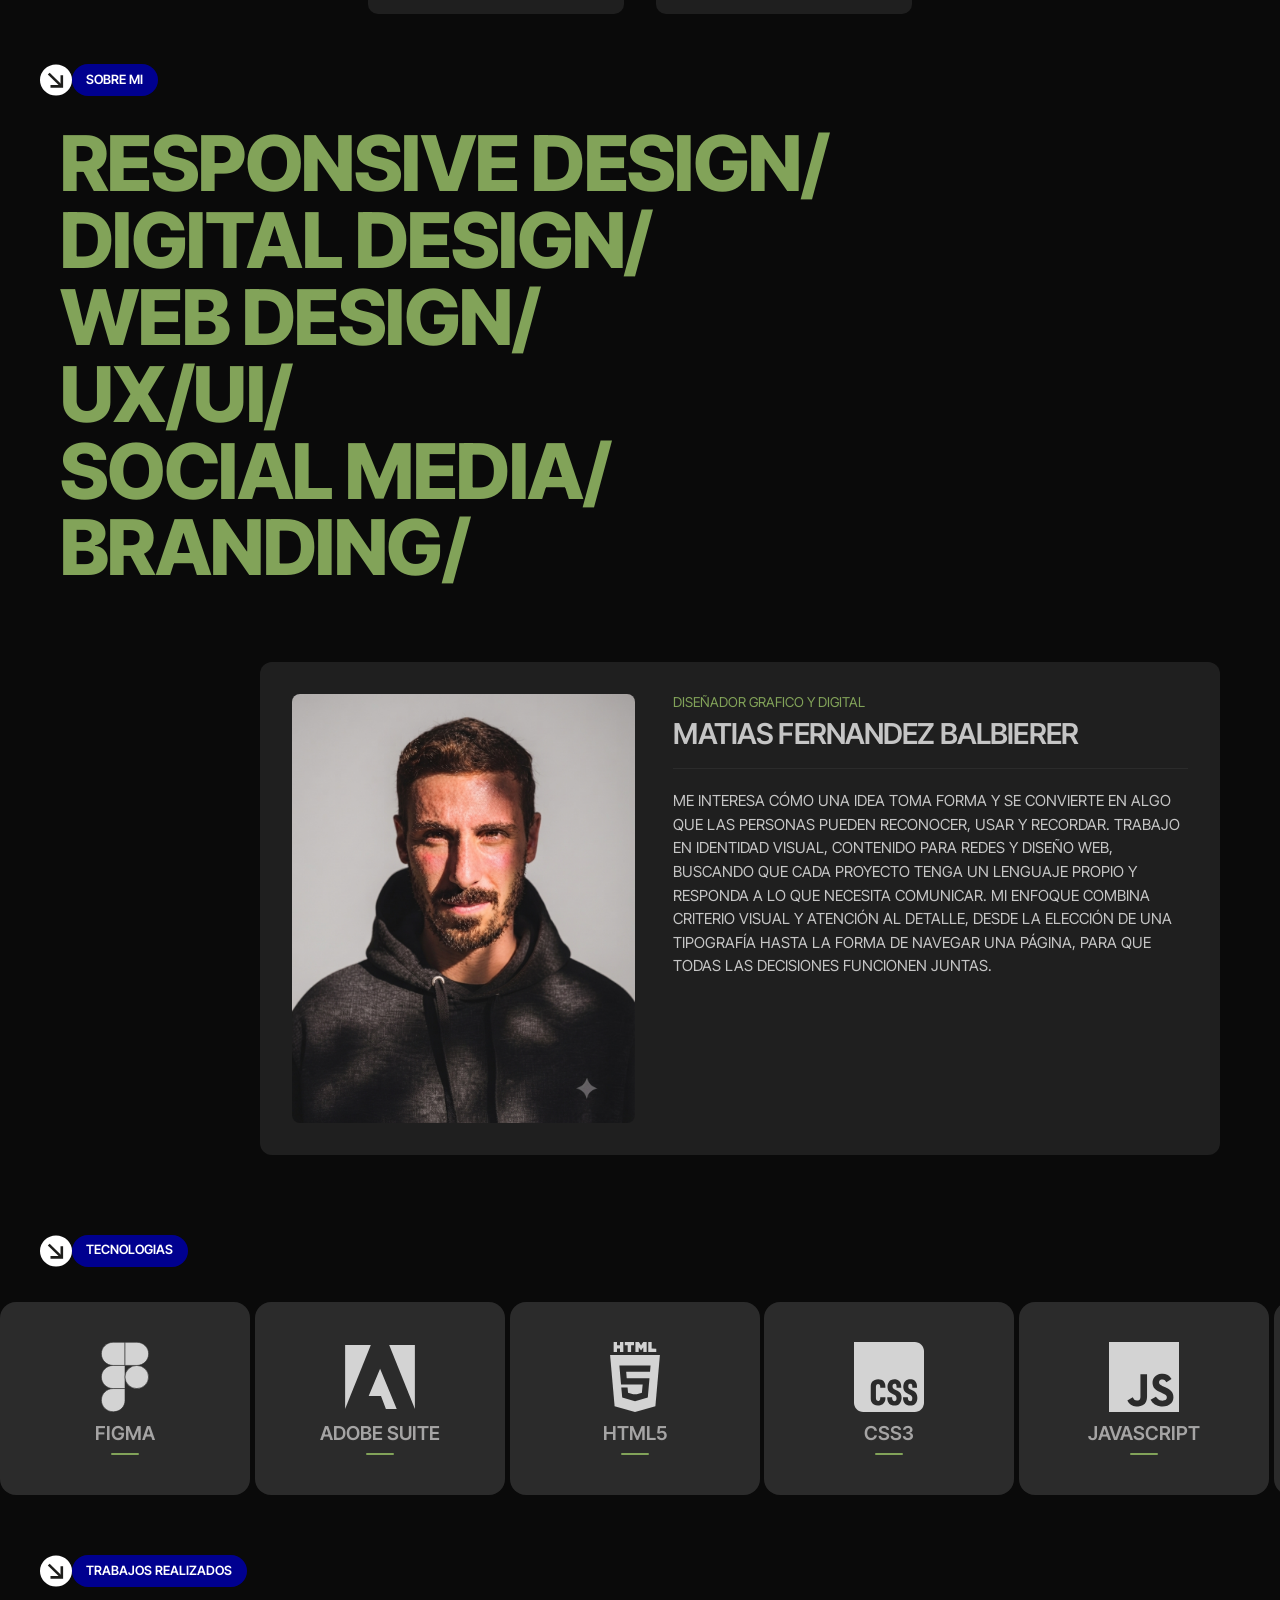
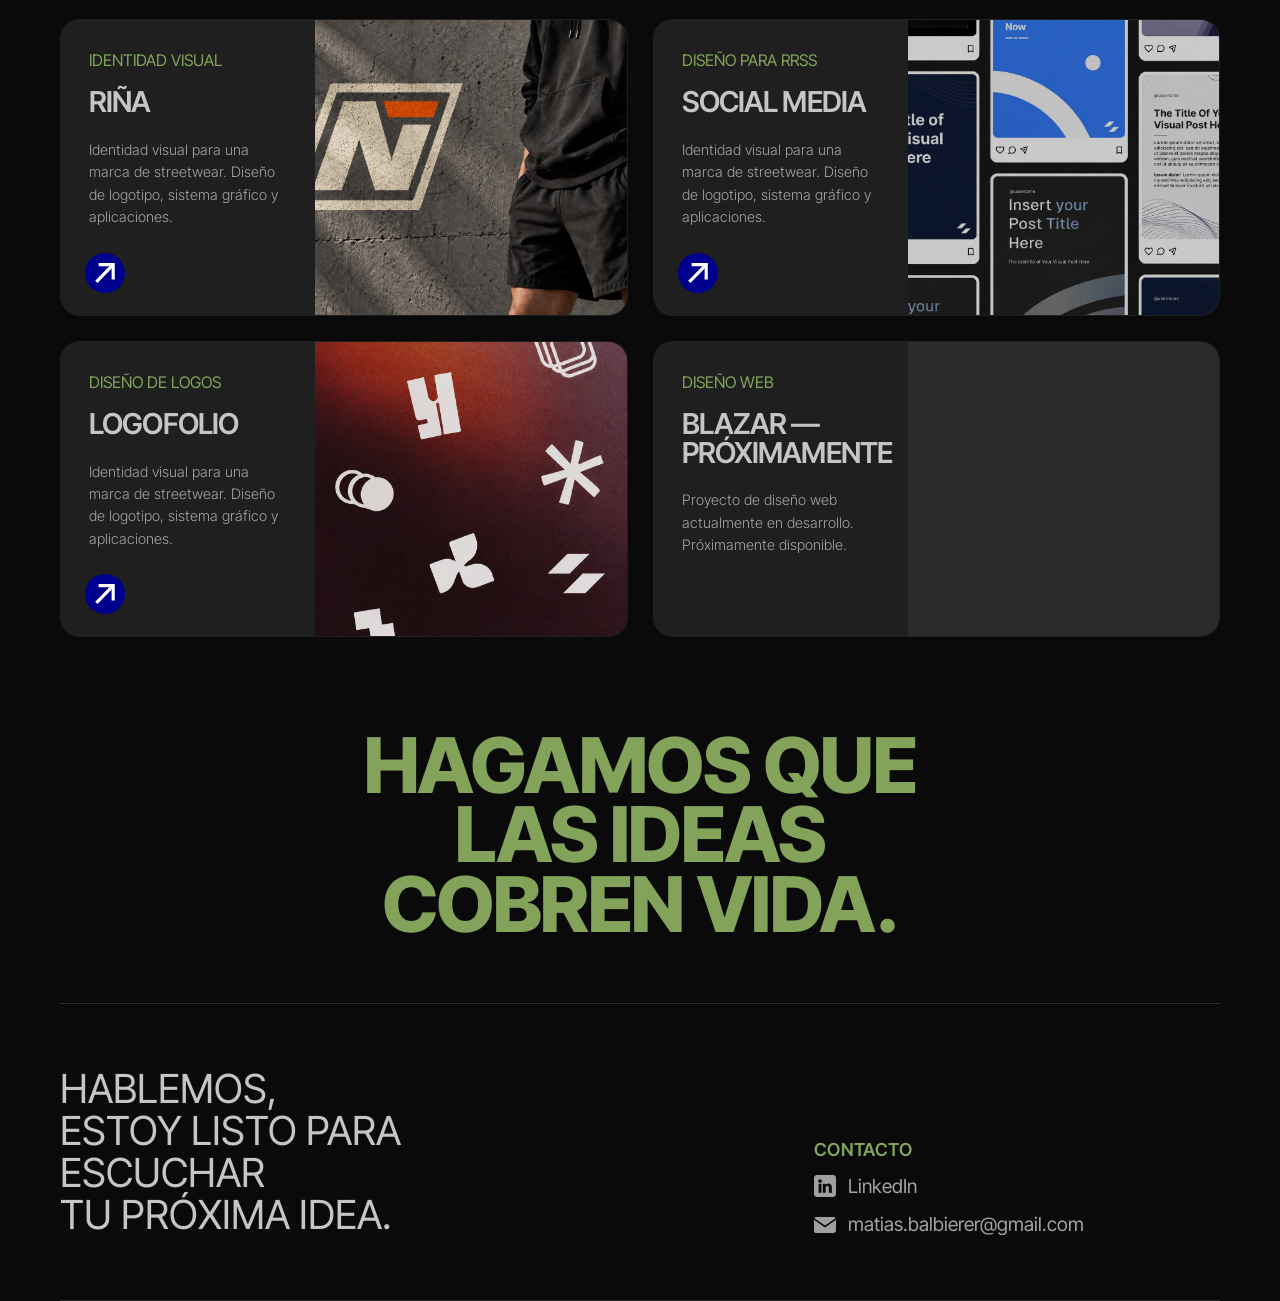
==== commit b45a2224: "Actualiza contenido e imágenes del portfolio" ====
--- a/index.html
+++ b/index.html
@@ -107,7 +107,7 @@
                 <div class="servicio-card svc-1">
 
                     <div class="dcn">
-                        <h3>WEB DESING</h3>
+                        <h3>WEB DESIGN</h3>
                         <p>Diseño web limpio, escalable y adaptado a tus necesidad </p>
                     </div>
 
--- a/css/styles.css
+++ b/css/styles.css
@@ -1342,7 +1342,7 @@
     gap: 0.35rem;
     padding: clamp(1rem, 2vw, 2.5rem);
     color: var(--marfil);
-    font-size: clamp(0.65rem, 0.75vw, 0.9rem);
+    font-size: clamp(0.9rem, 1.1vw, 1.2rem);
     font-weight: 400;
     line-height: 1.25;
     text-align: left;
@@ -2644,7 +2644,7 @@
     .rina-variaciones__datos {
         gap: 0.2rem;
         padding: 0.6rem;
-        font-size: clamp(0.48rem, 2vw, 0.58rem);
+        font-size: clamp(0.65rem, 2.7vw, 0.8rem);
     }
 
 }
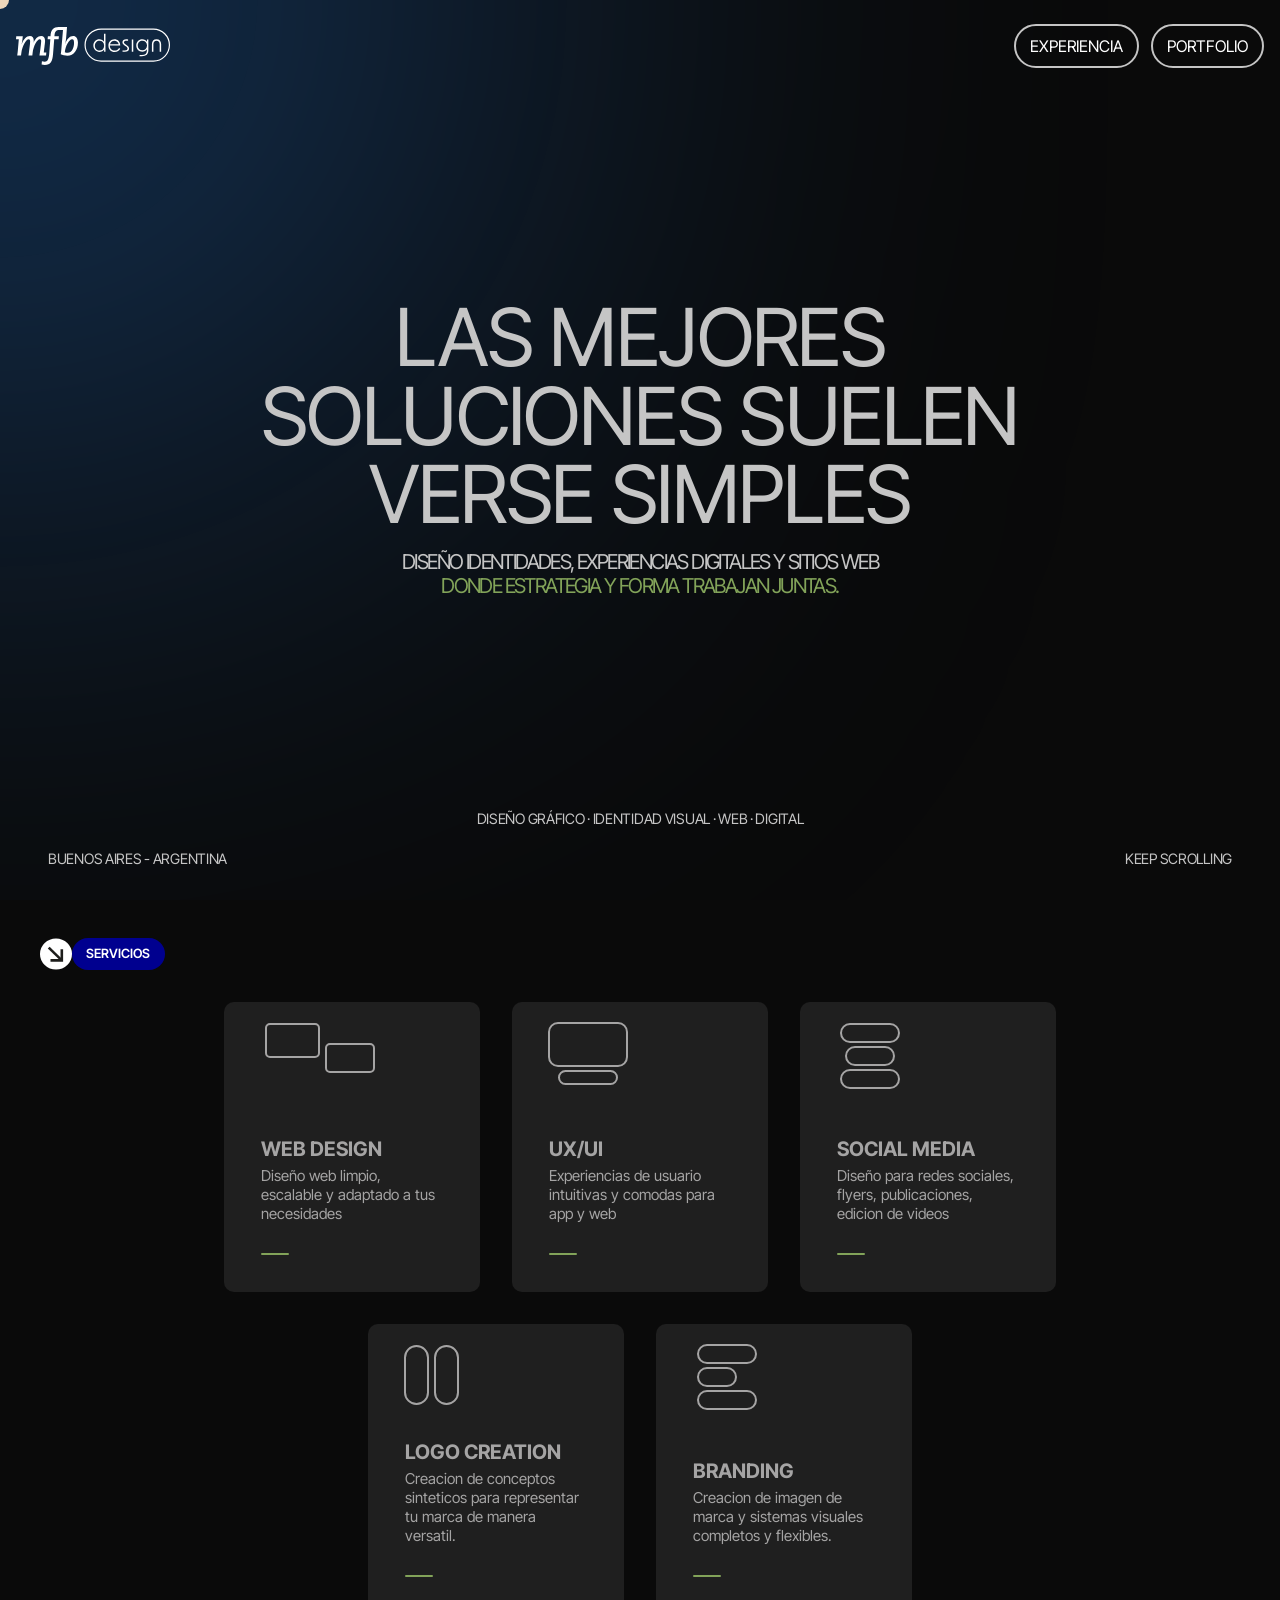
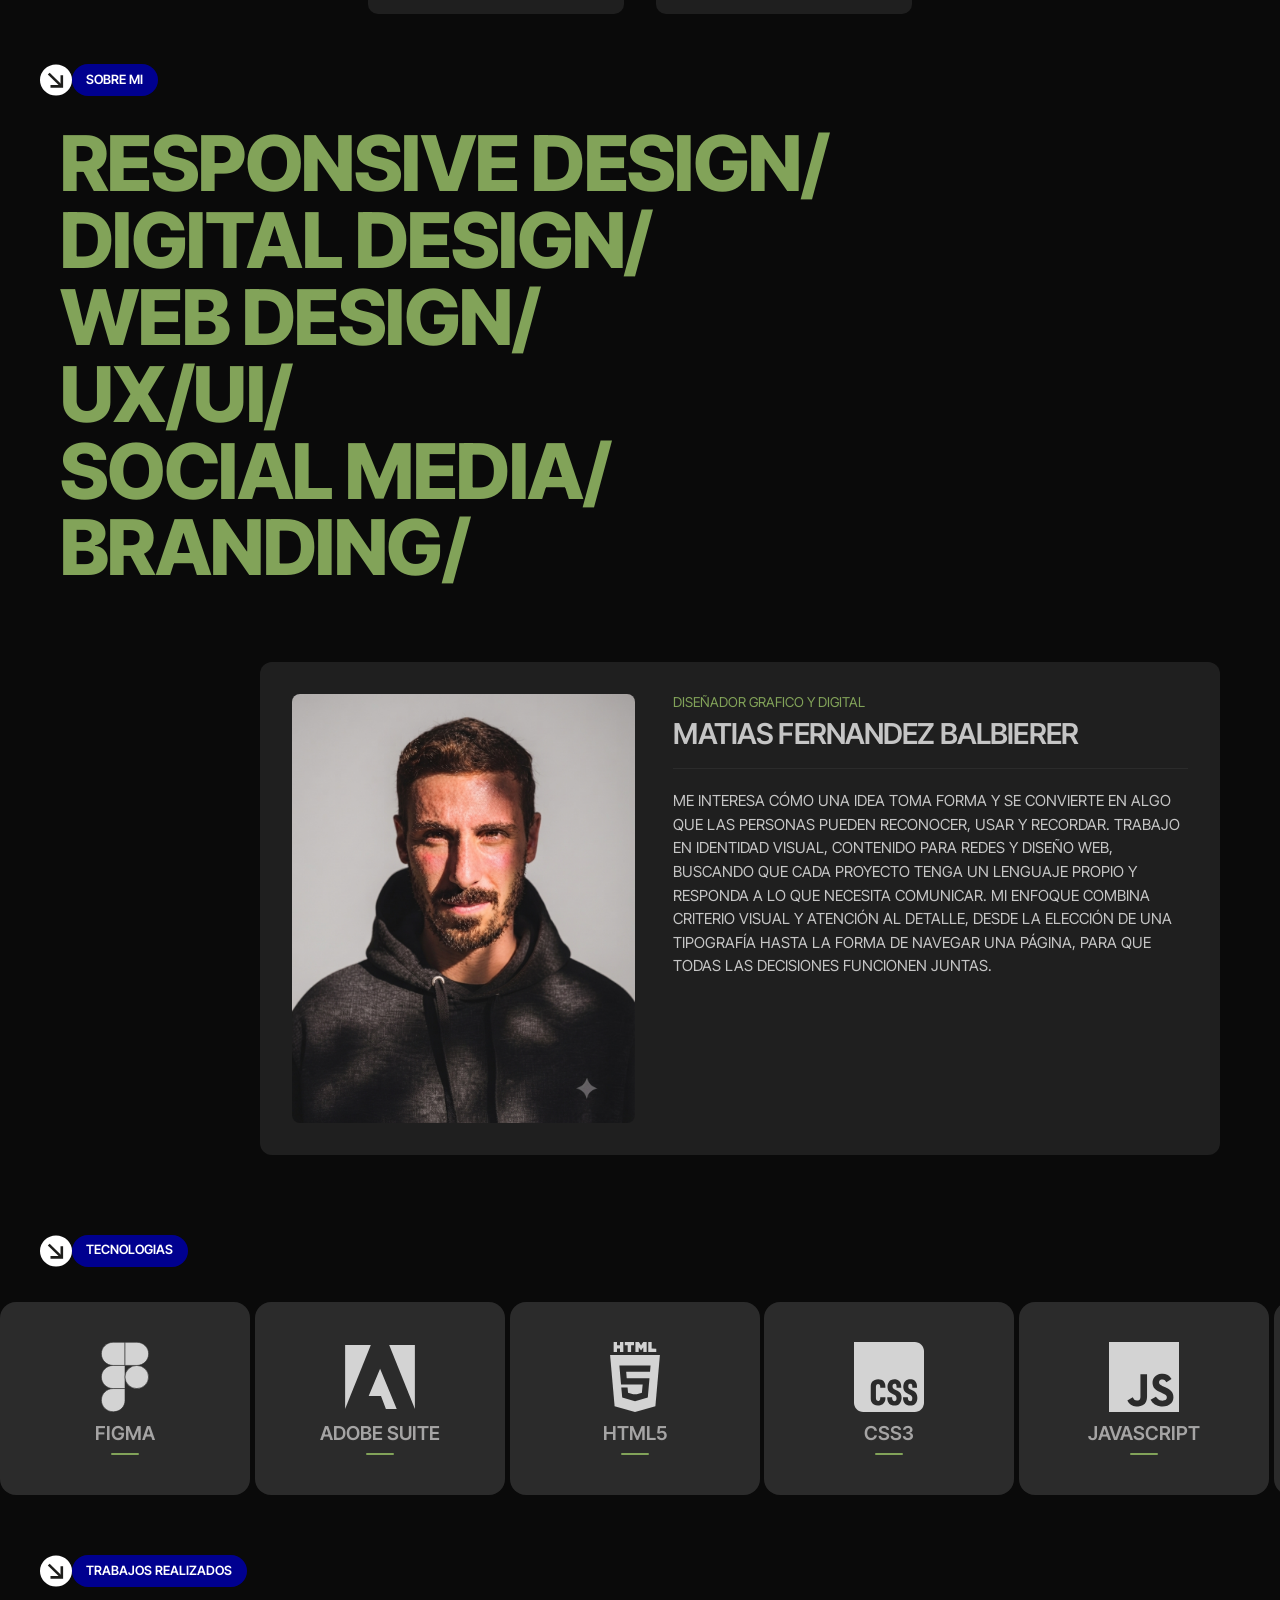
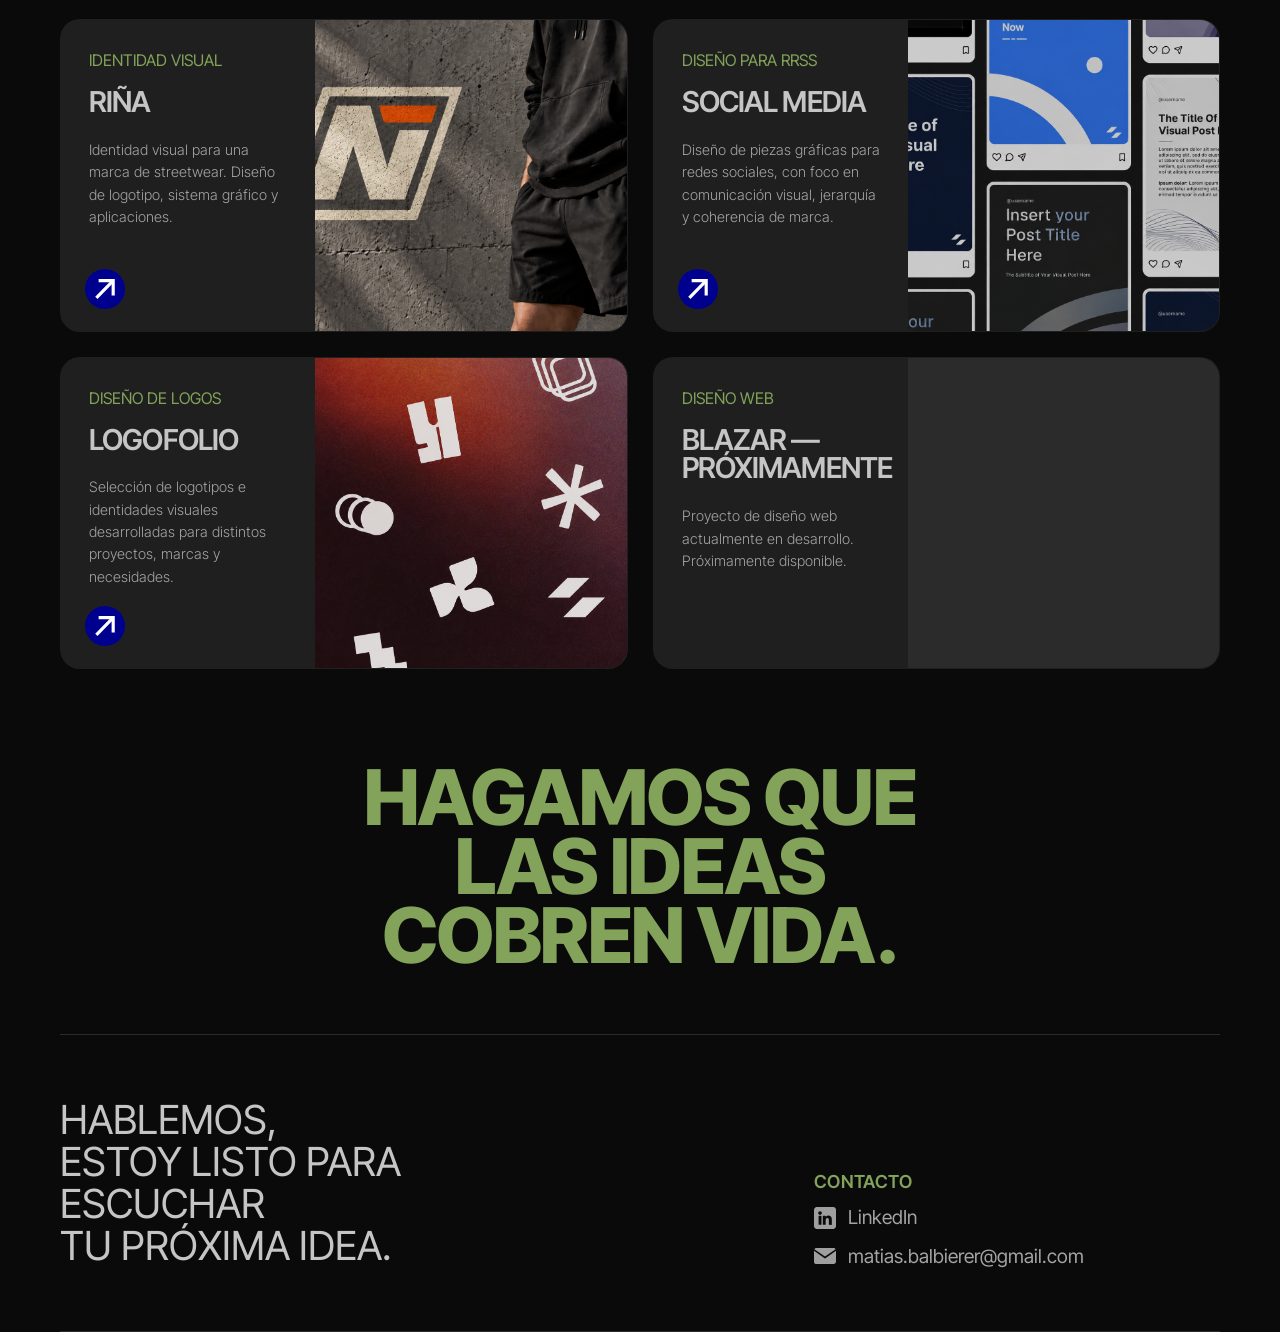
==== commit f32e9e36: "Actualizacion de textos de la página principal" ====
--- a/index.html
+++ b/index.html
@@ -87,7 +87,7 @@
 
                 <p>BUENOS AIRES - ARGENTINA</p>
                 <p> DISEÑO GRÁFICO · IDENTIDAD VISUAL · WEB · DIGITAL</p>
-                <p>KEEP SCROLING</p>
+                <p>KEEP SCROLLING</p>
 
             </div>
 
@@ -108,7 +108,7 @@
 
                     <div class="dcn">
                         <h3>WEB DESIGN</h3>
-                        <p>Diseño web limpio, escalable y adaptado a tus necesidad </p>
+                        <p>Diseño web limpio, escalable y adaptado a tus necesidades </p>
                     </div>
 
                     <div class="animacion-1"></div>
@@ -424,8 +424,8 @@
                             <h3>SOCIAL MEDIA</h3>
 
                             <p class="trabajo-descripcion">
-                                Identidad visual para una marca de streetwear.
-                                Diseño de logotipo, sistema gráfico y aplicaciones.
+                                Diseño de piezas gráficas para redes sociales, con foco en comunicación visual,
+                                jerarquía y coherencia de marca.
                             </p>
 
                             <div class="arrow-ctn">
@@ -454,8 +454,8 @@
                             <h3>LOGOFOLIO</h3>
 
                             <p class="trabajo-descripcion">
-                                Identidad visual para una marca de streetwear.
-                                Diseño de logotipo, sistema gráfico y aplicaciones.
+                                Selección de logotipos e identidades visuales desarrolladas para distintos proyectos,
+                                marcas y necesidades.
                             </p>
 
                             <div class="arrow-ctn">
@@ -557,4 +557,4 @@
 
 </body>
 
-</html>
+</html>
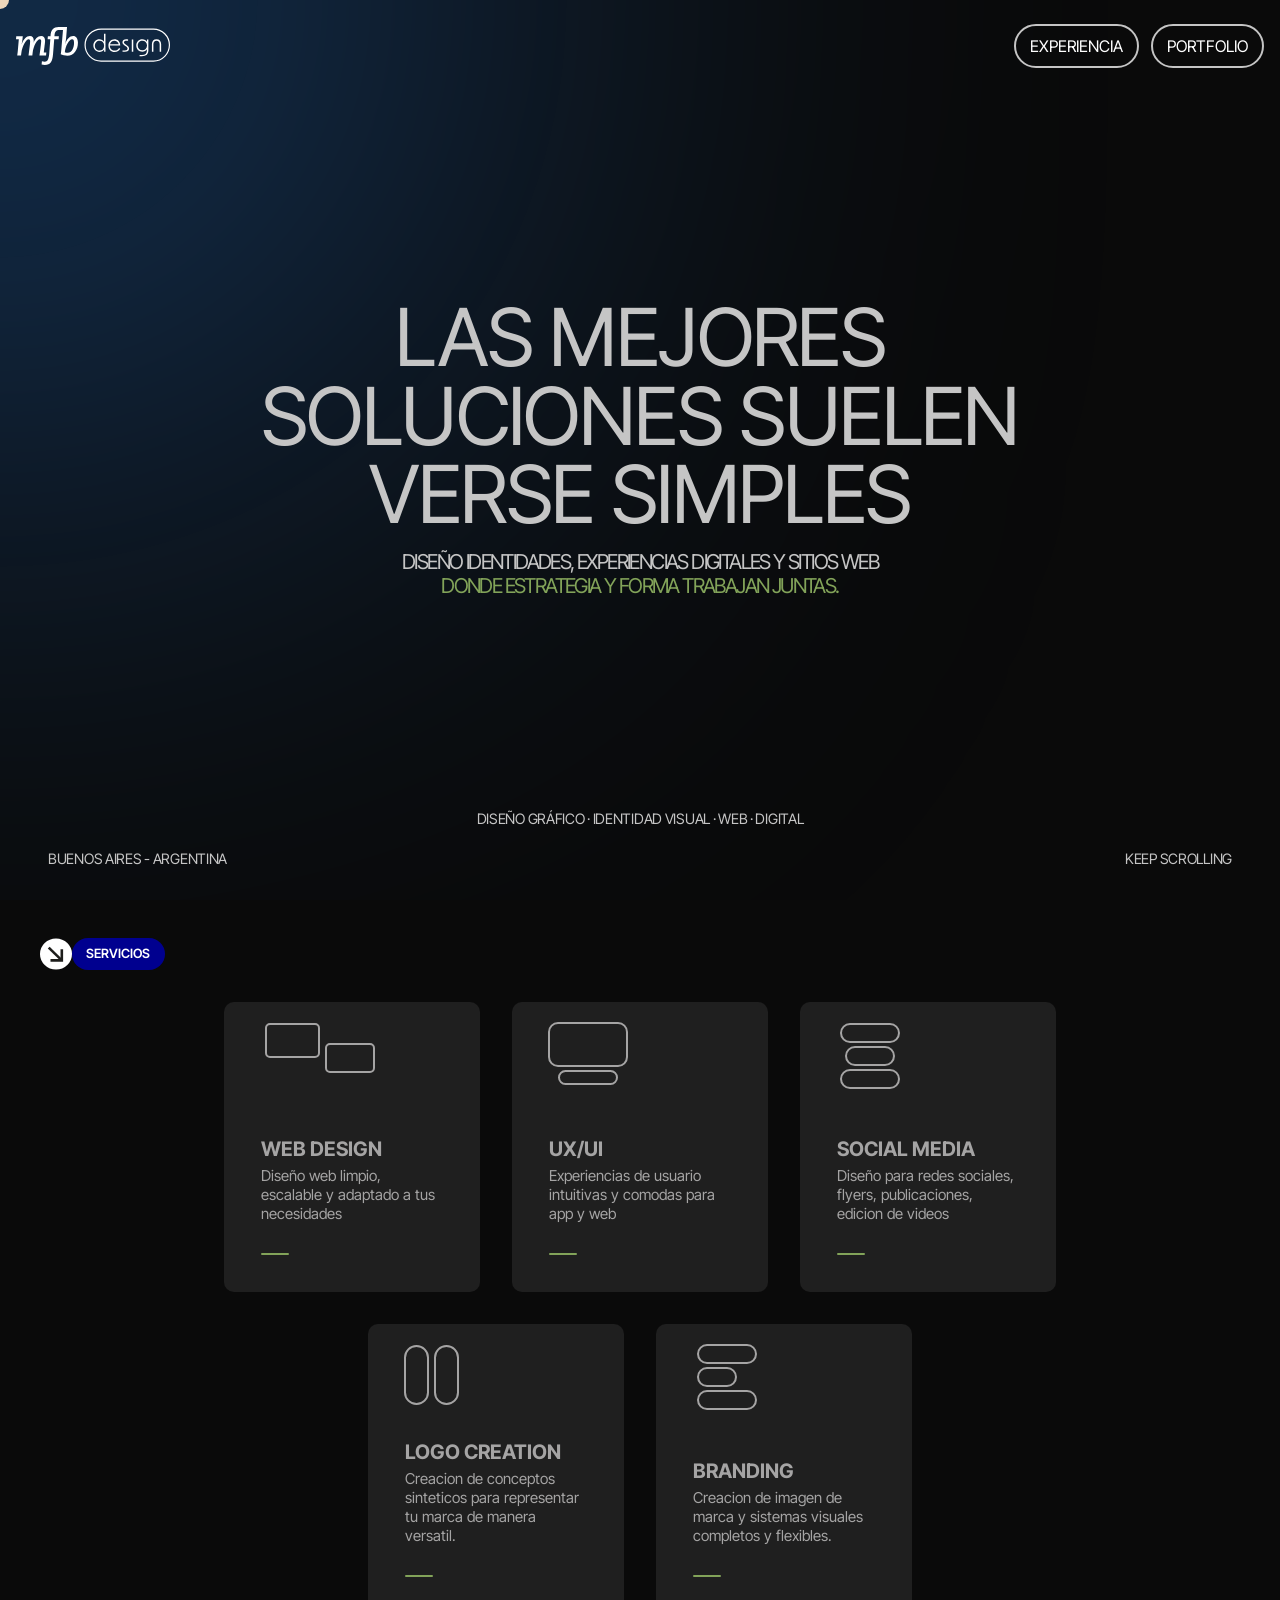
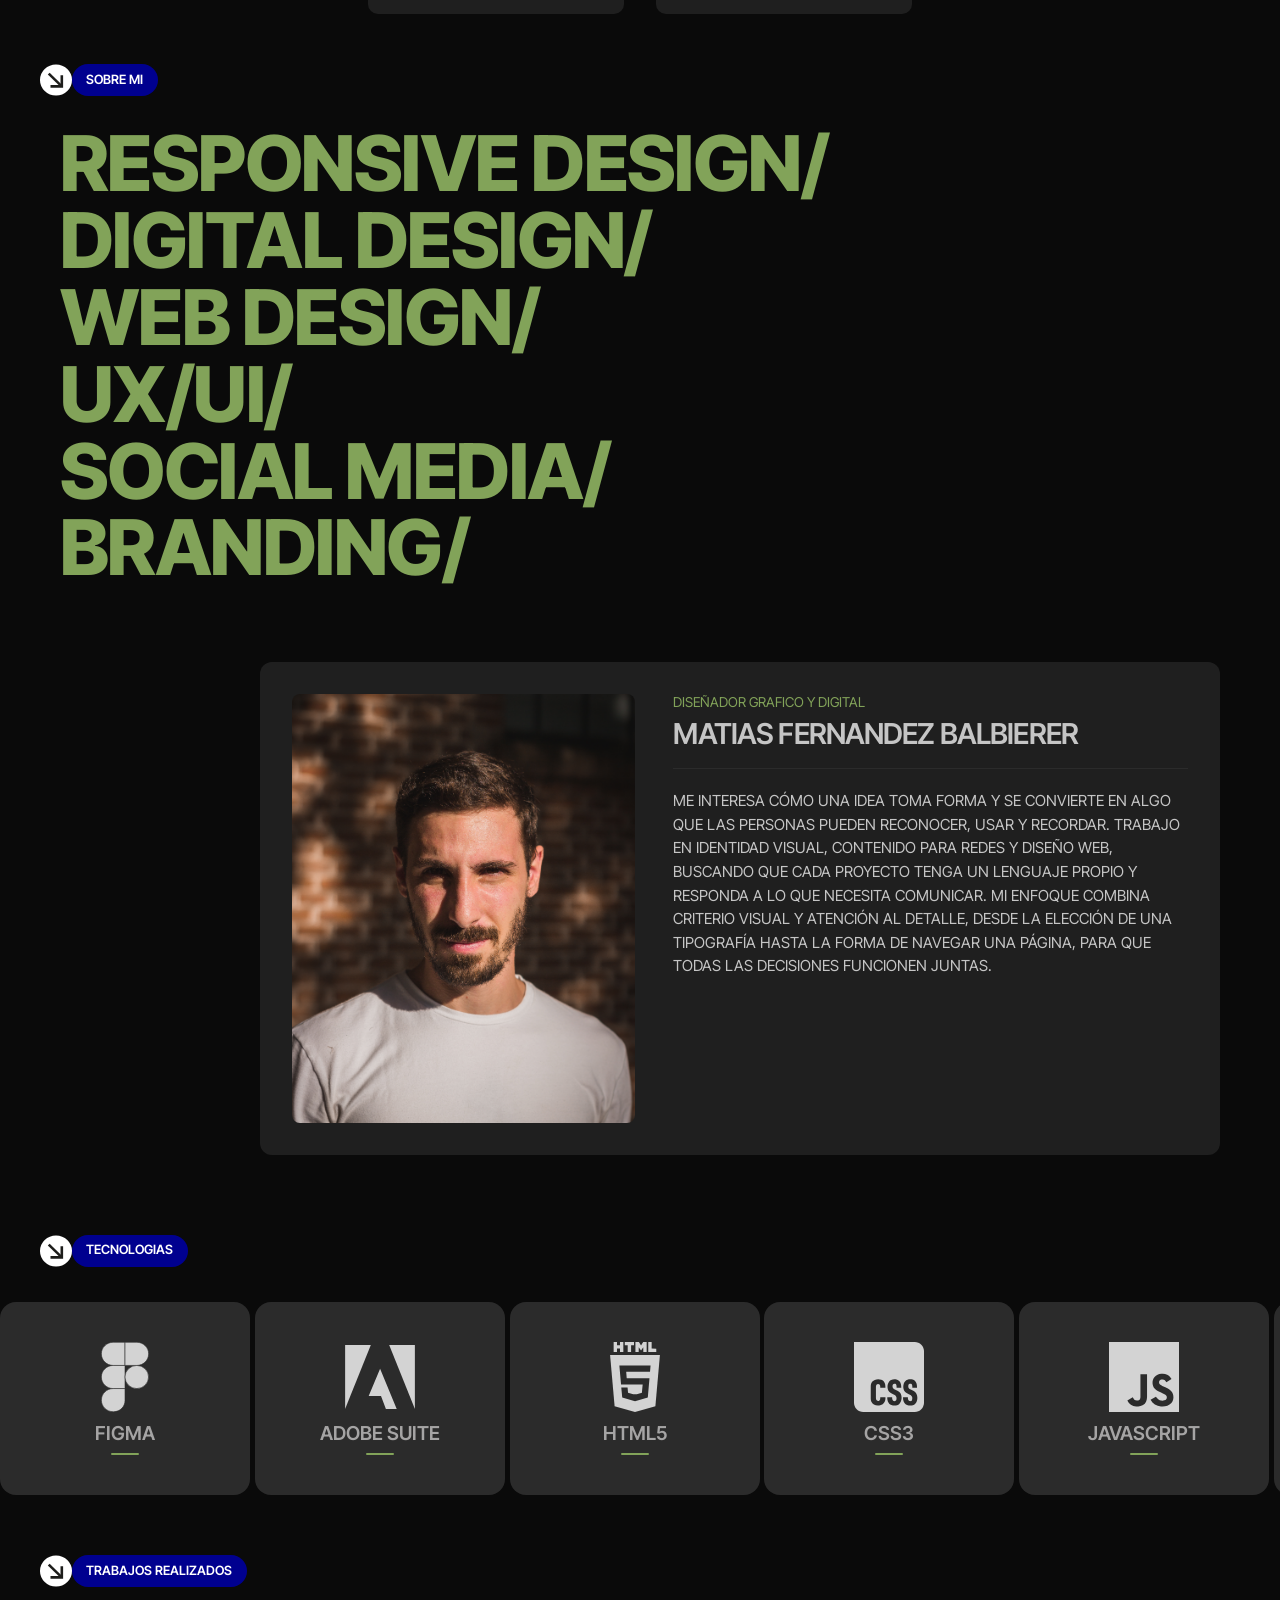
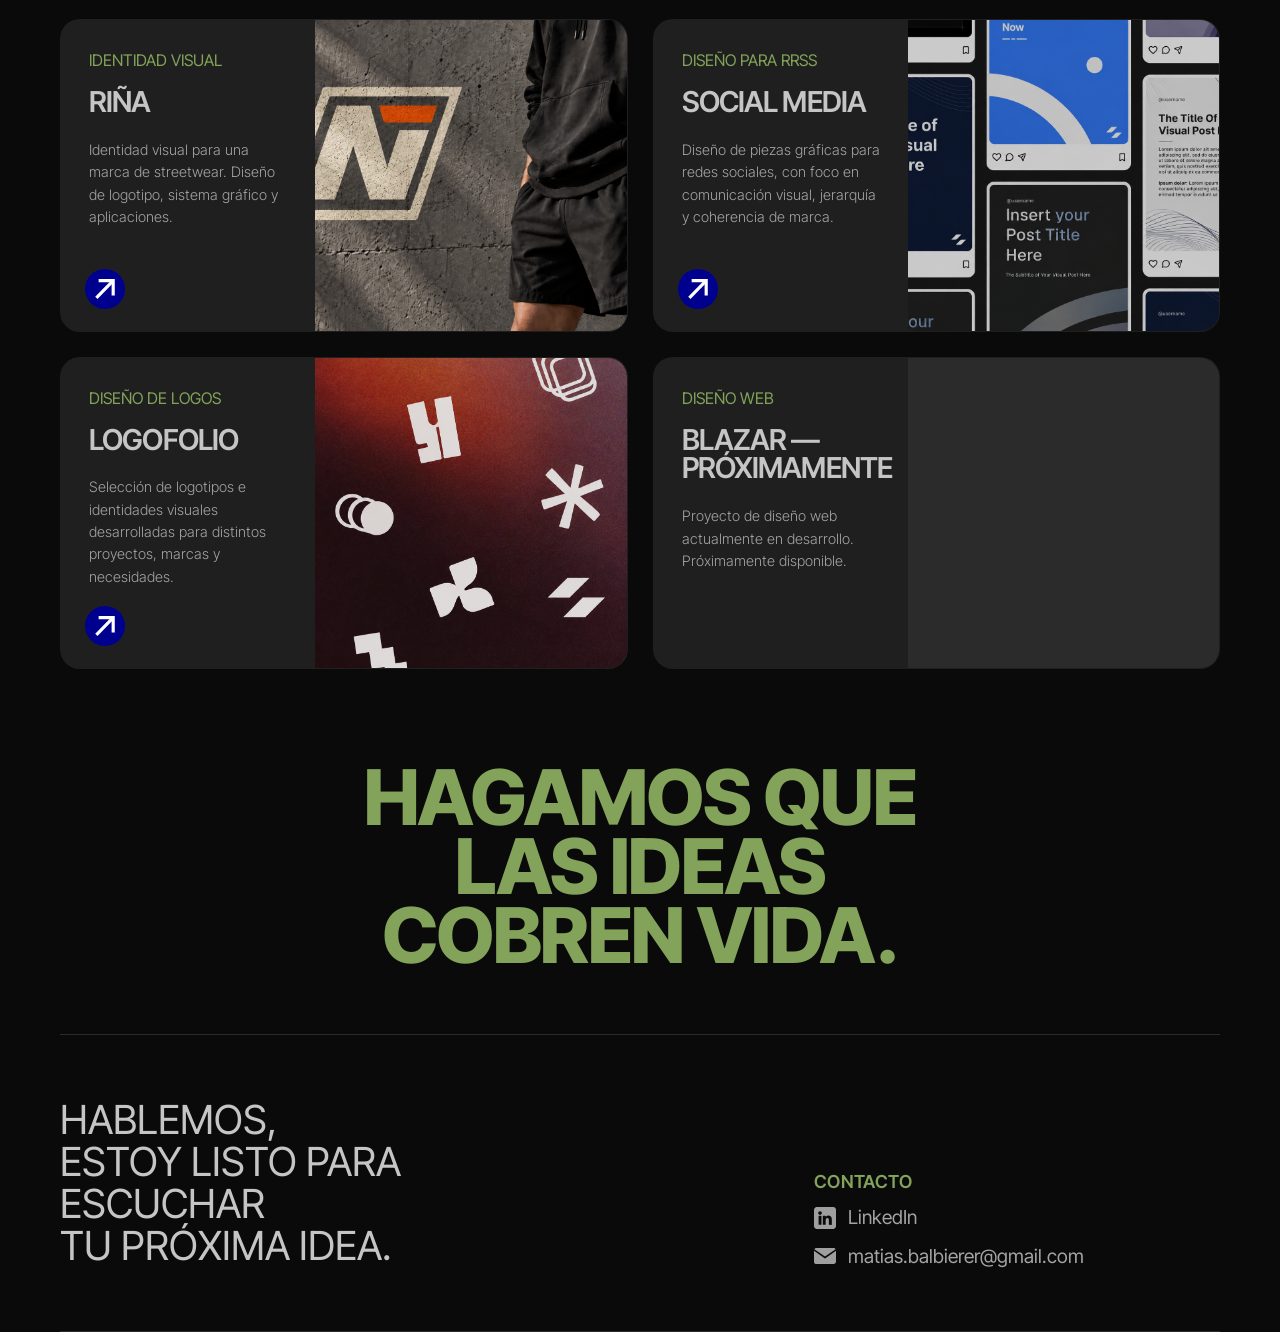
==== commit d5f9c10a: "Actualizacion de fotografía de perfil" ====
--- a/index.html
+++ b/index.html
@@ -198,7 +198,7 @@
 
                 <div class="descripcion-perfil-2">
 
-                    <img class="img-descripcion" src="img/mati.jpeg" alt="Retrato de Matías Fernández Balbierer"
+                    <img class="img-descripcion" src="img/mati.jpg" alt="Retrato de Matías Fernández Balbierer"
                         height="400" width="350">
 
                     <div class="descripcion-texto">
